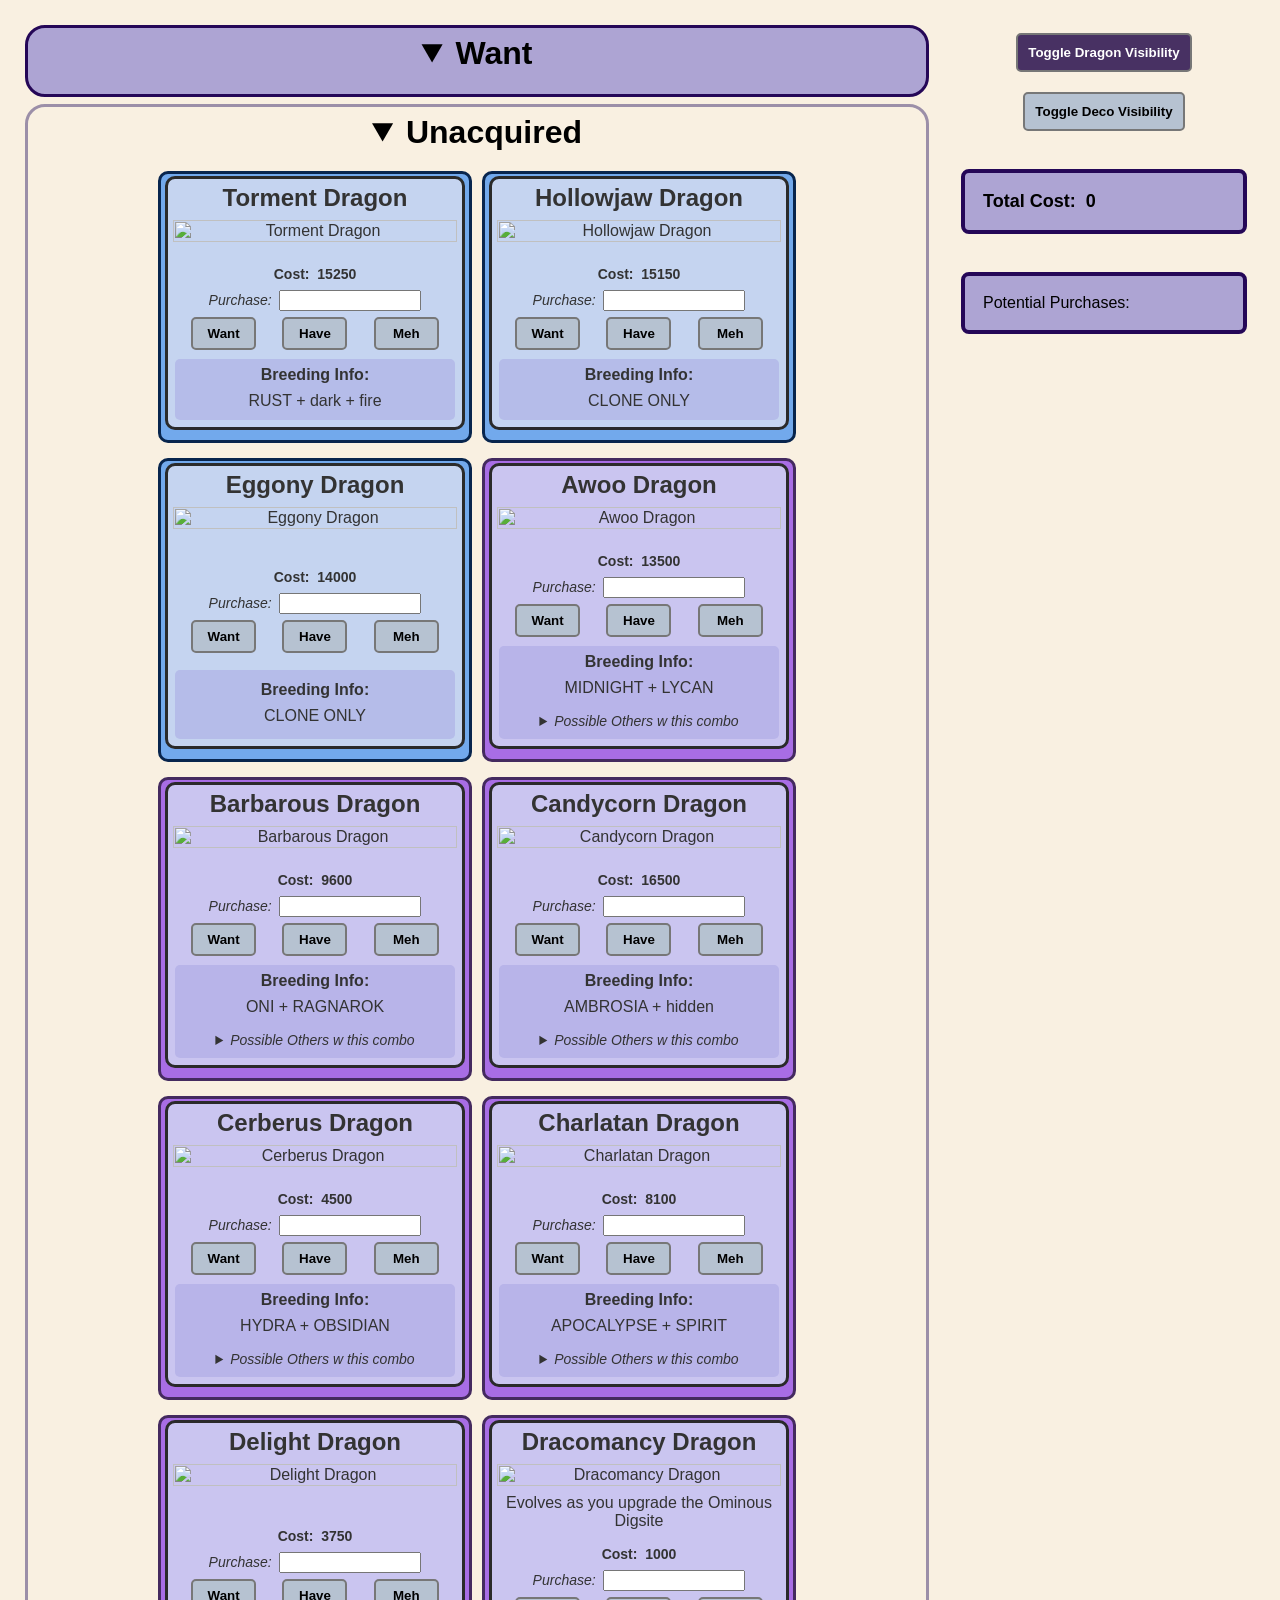
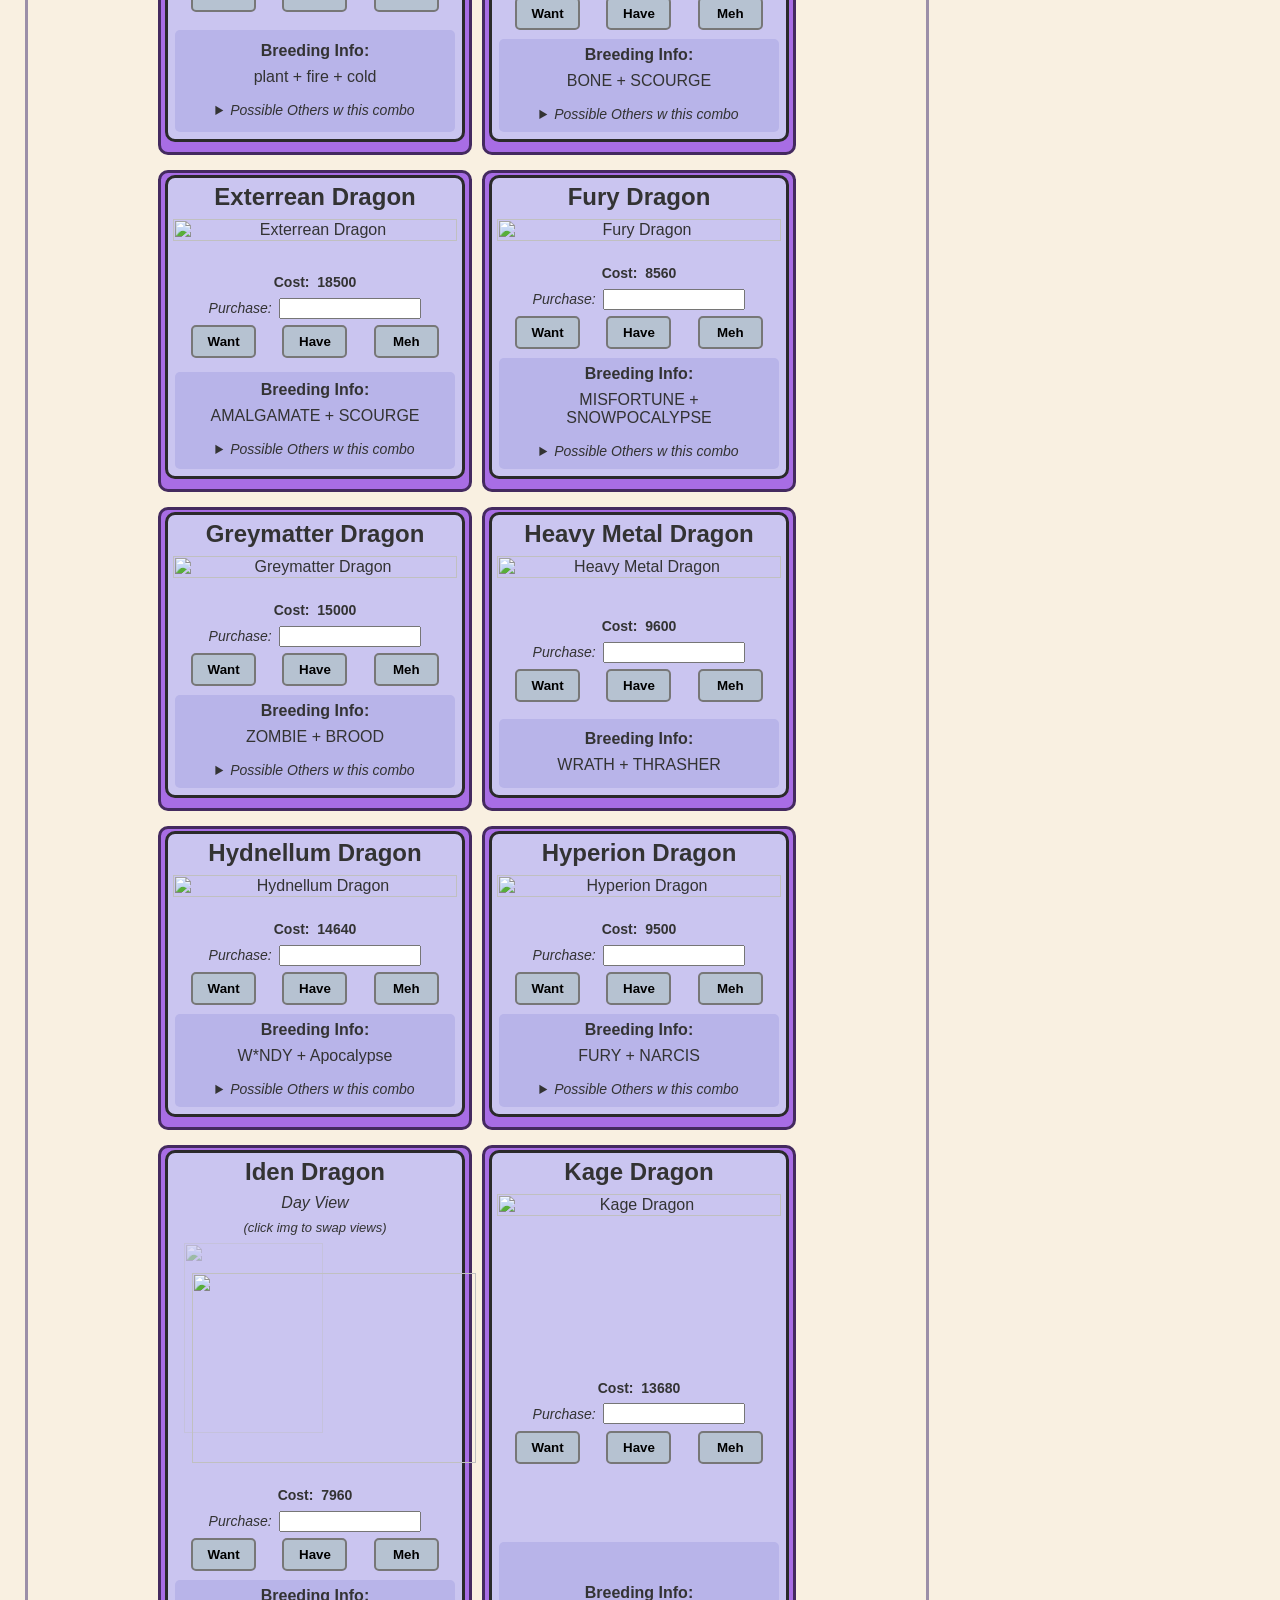
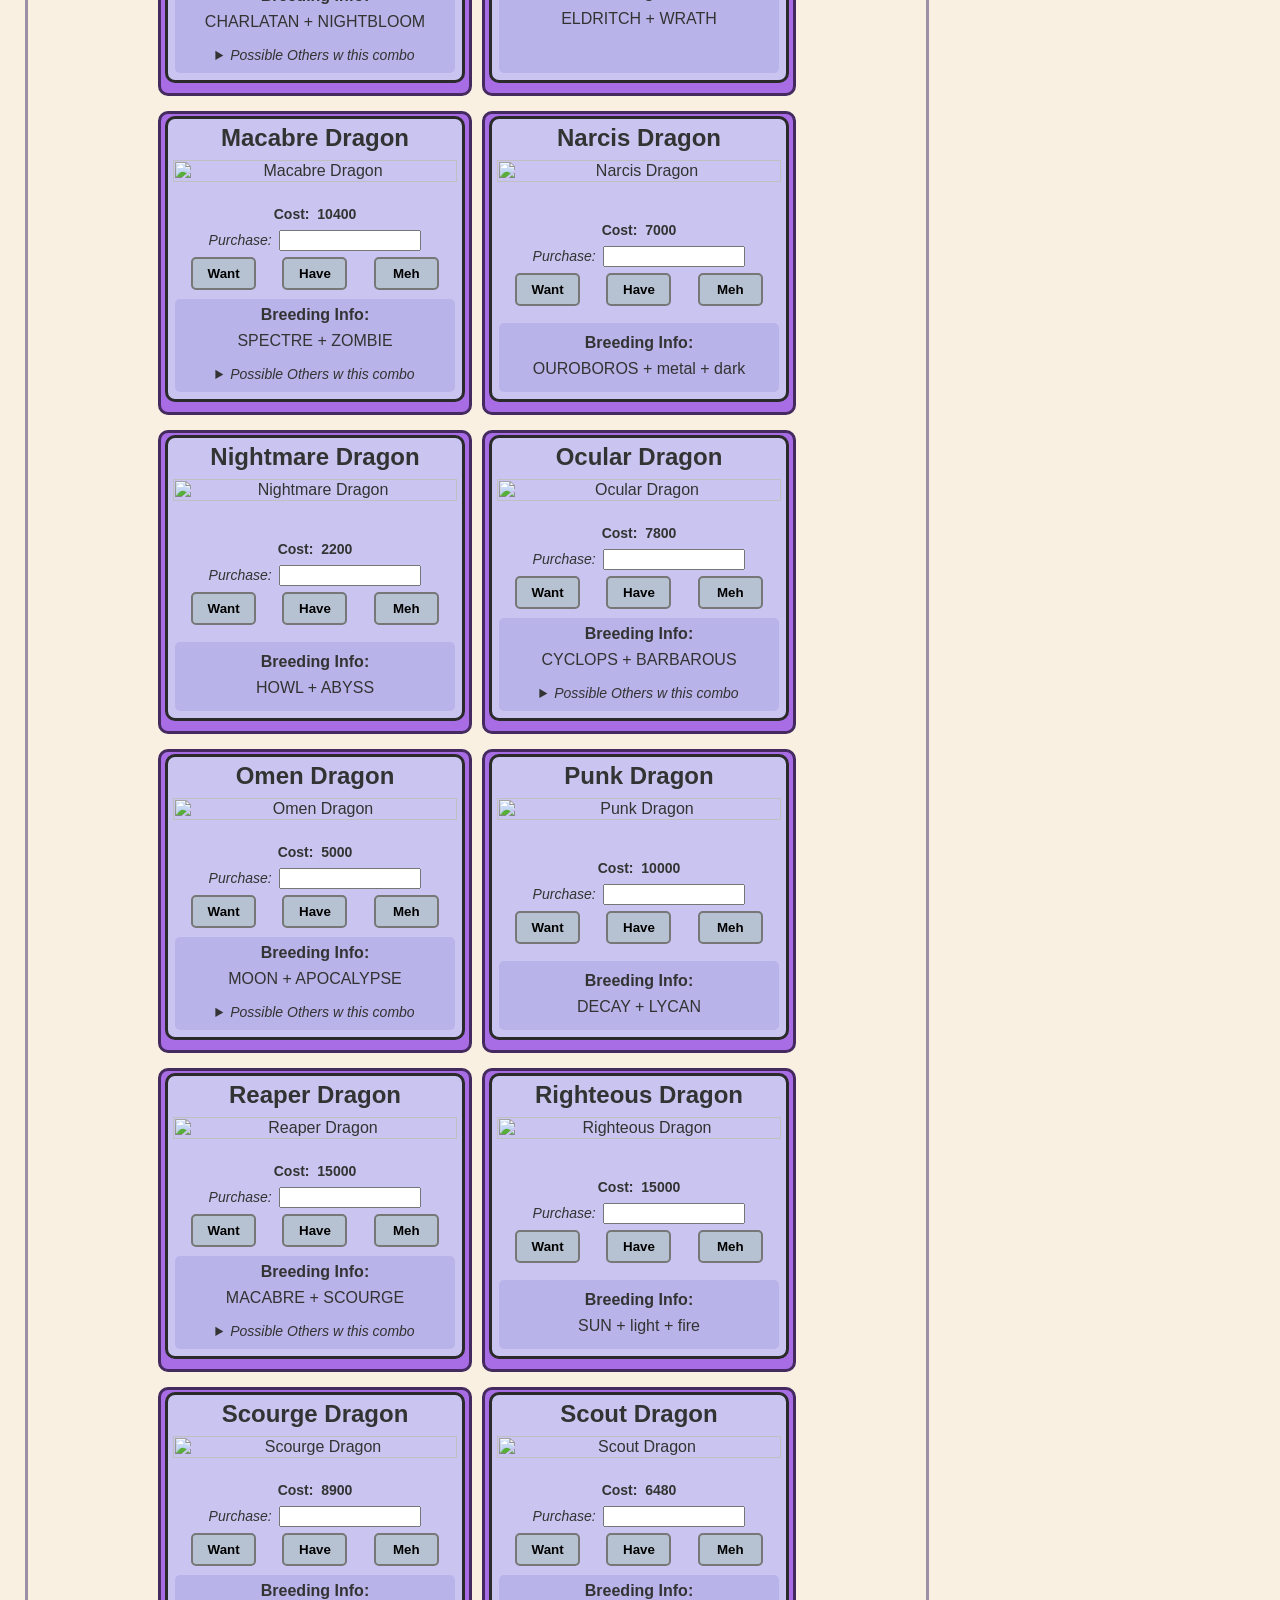
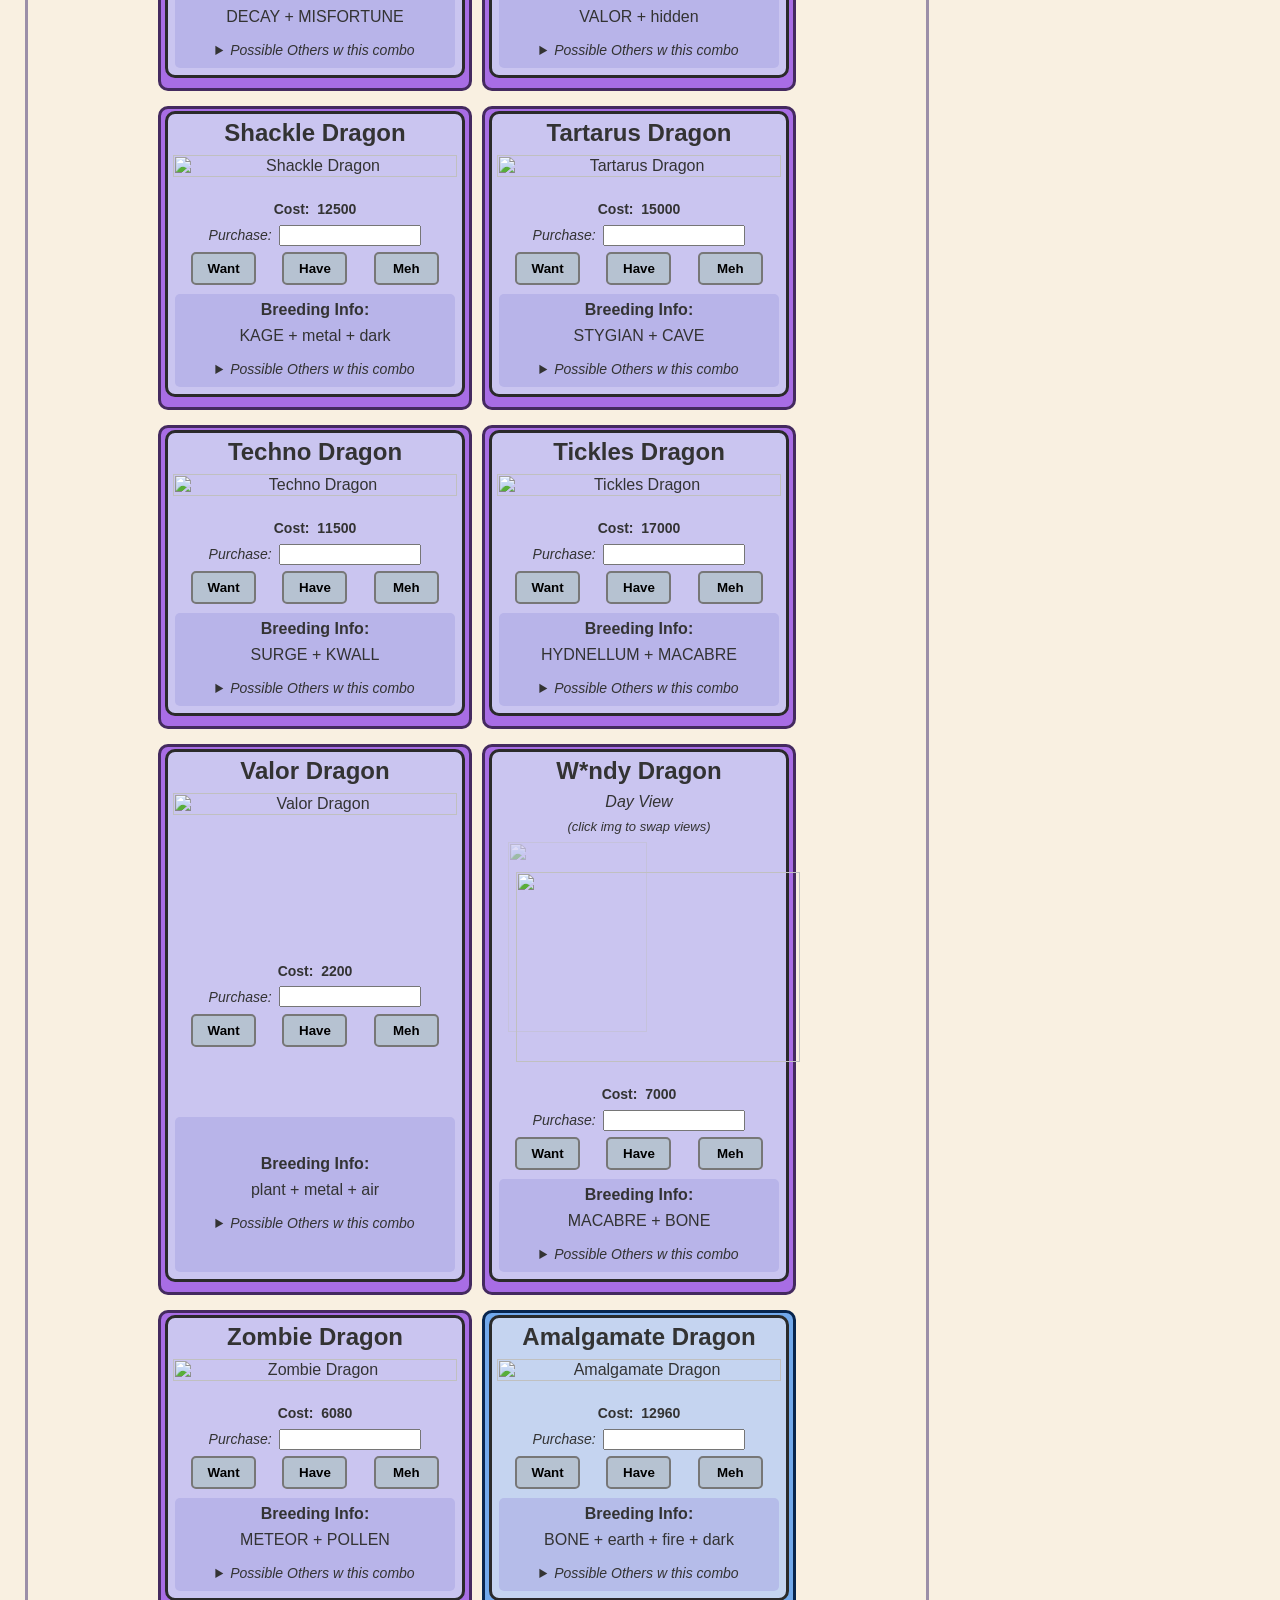
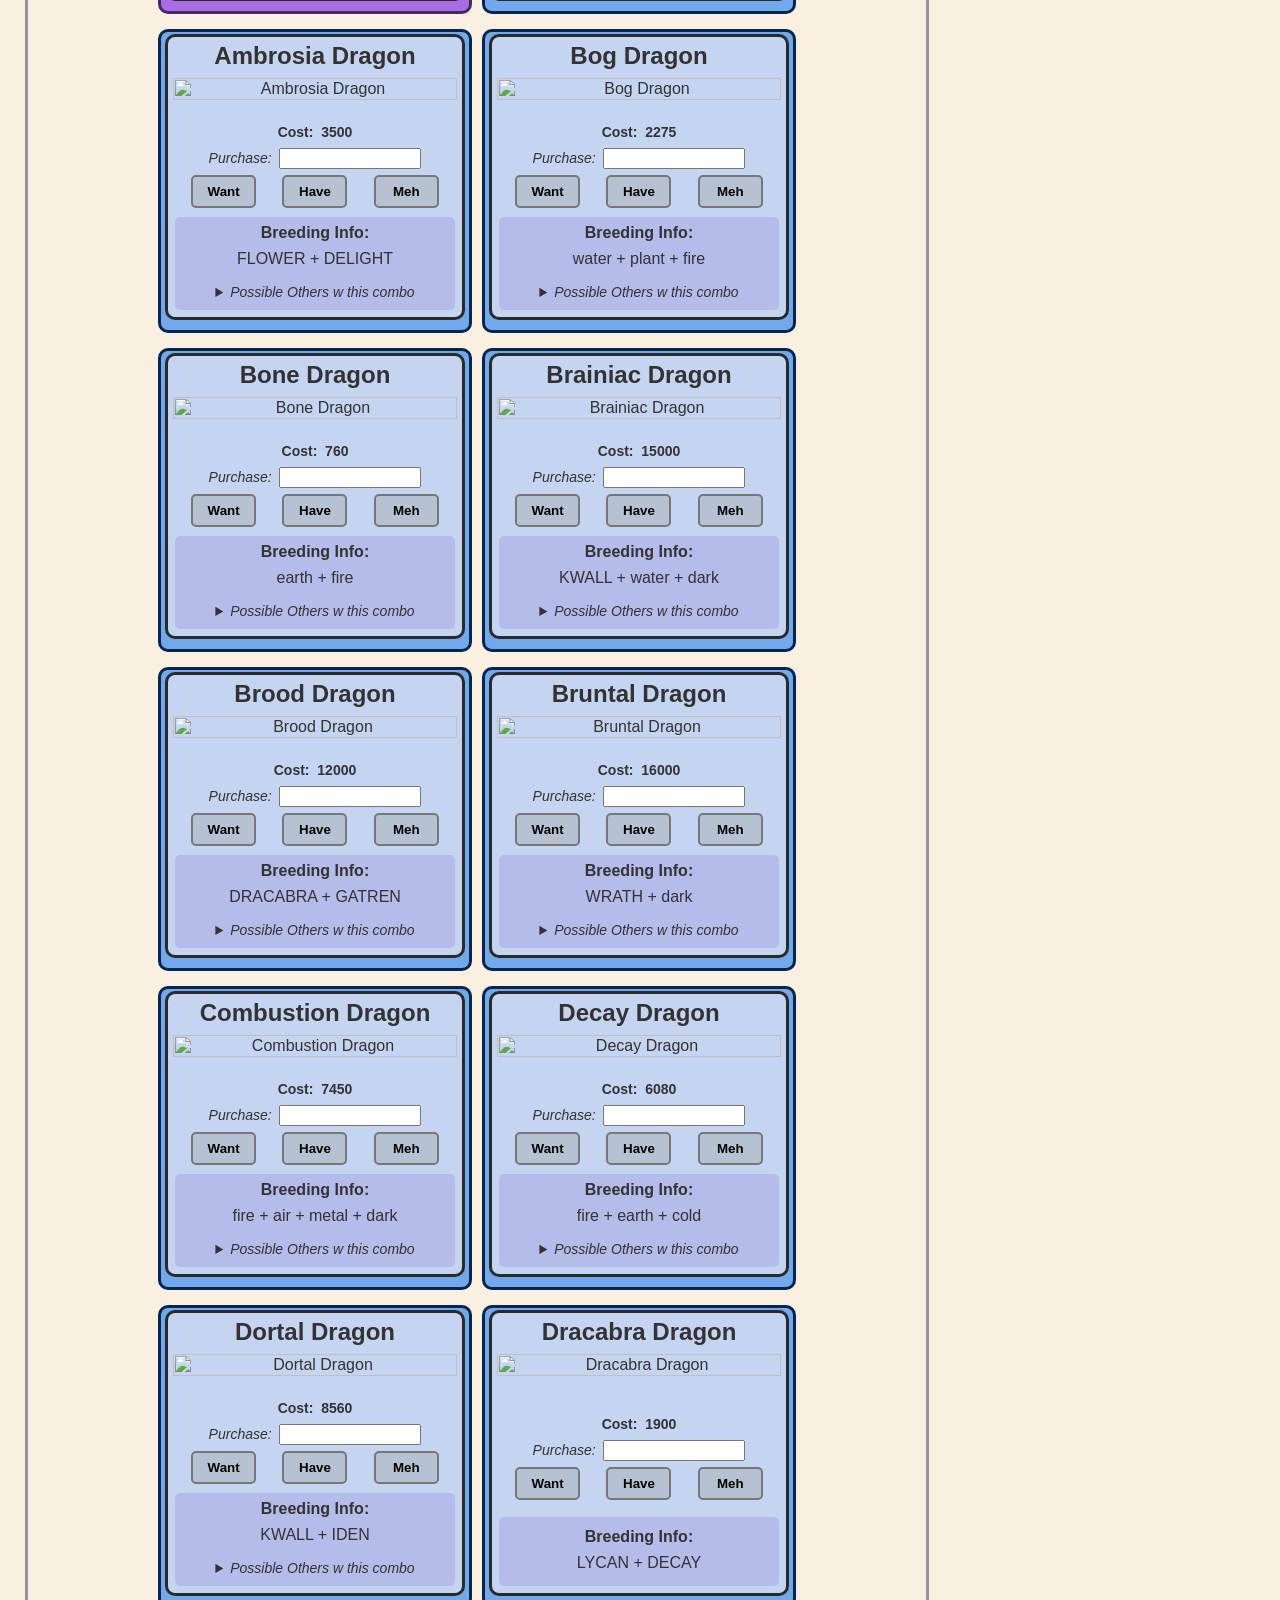
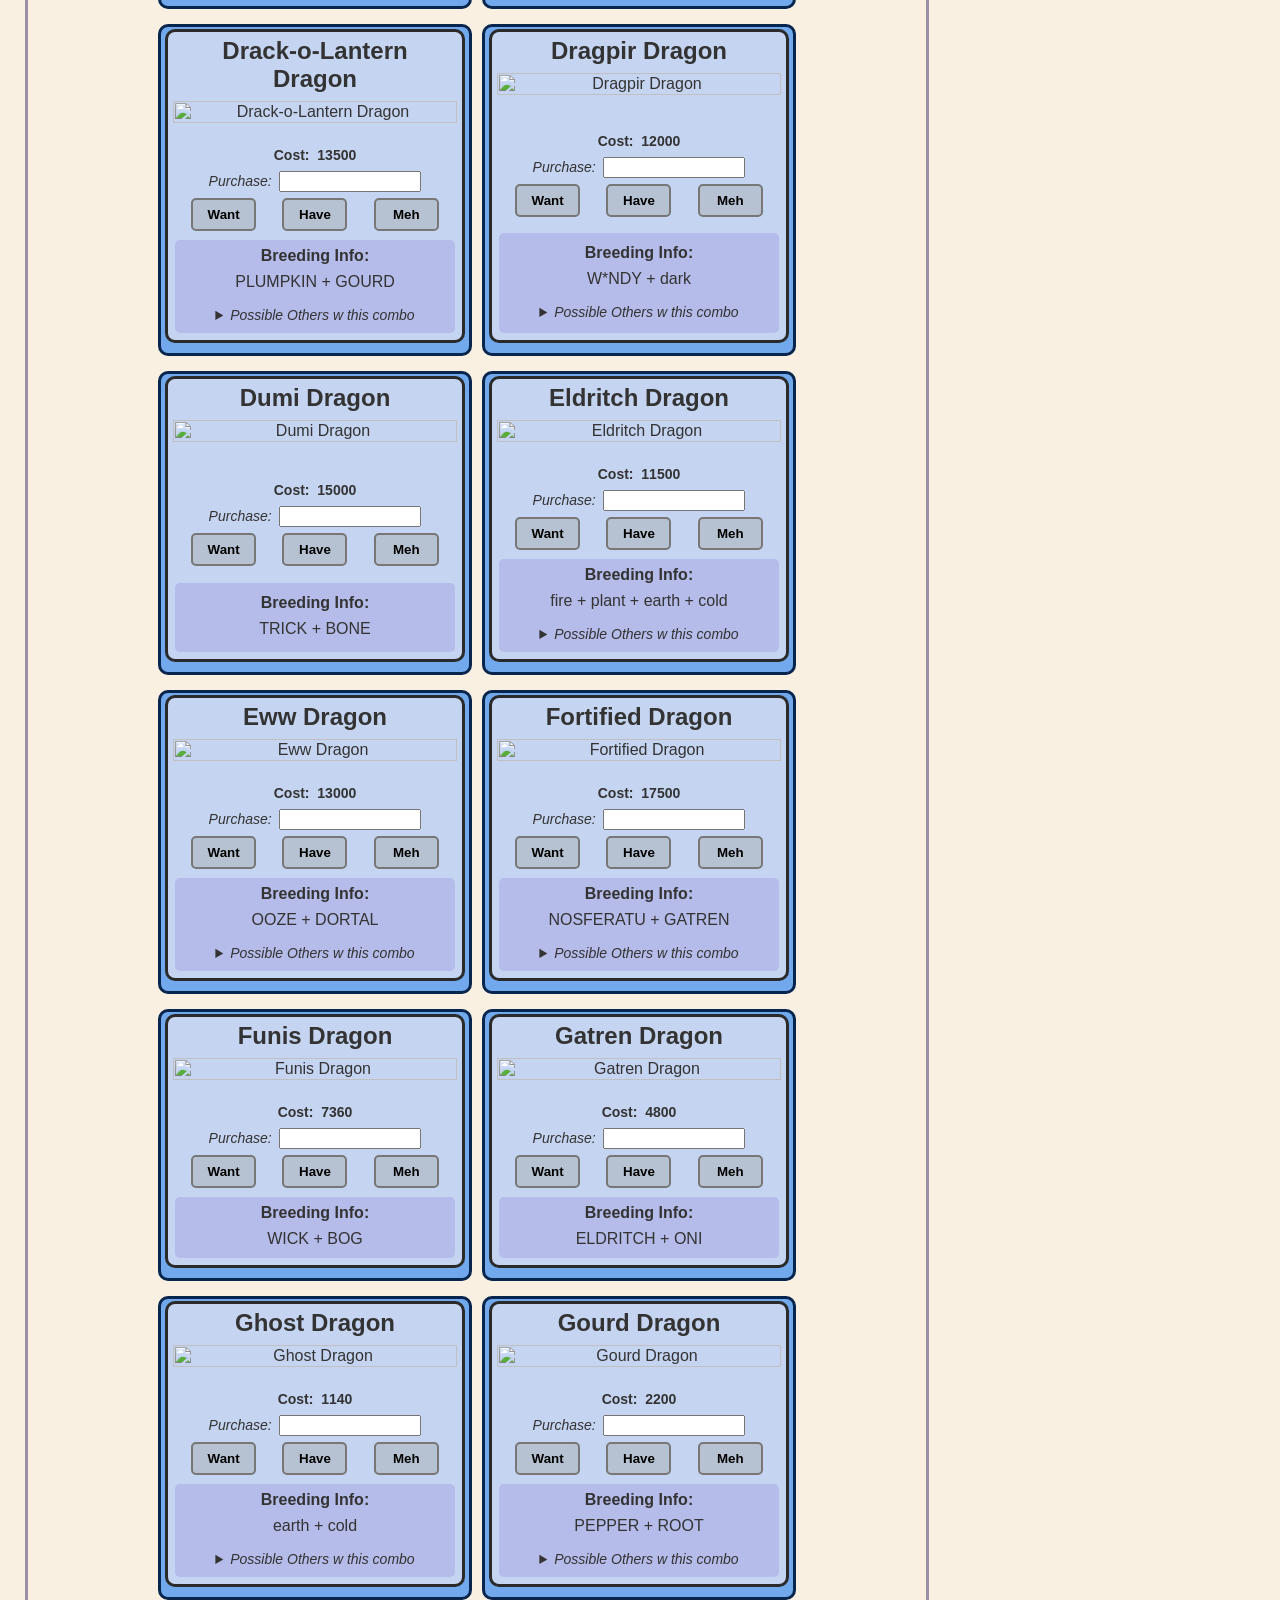
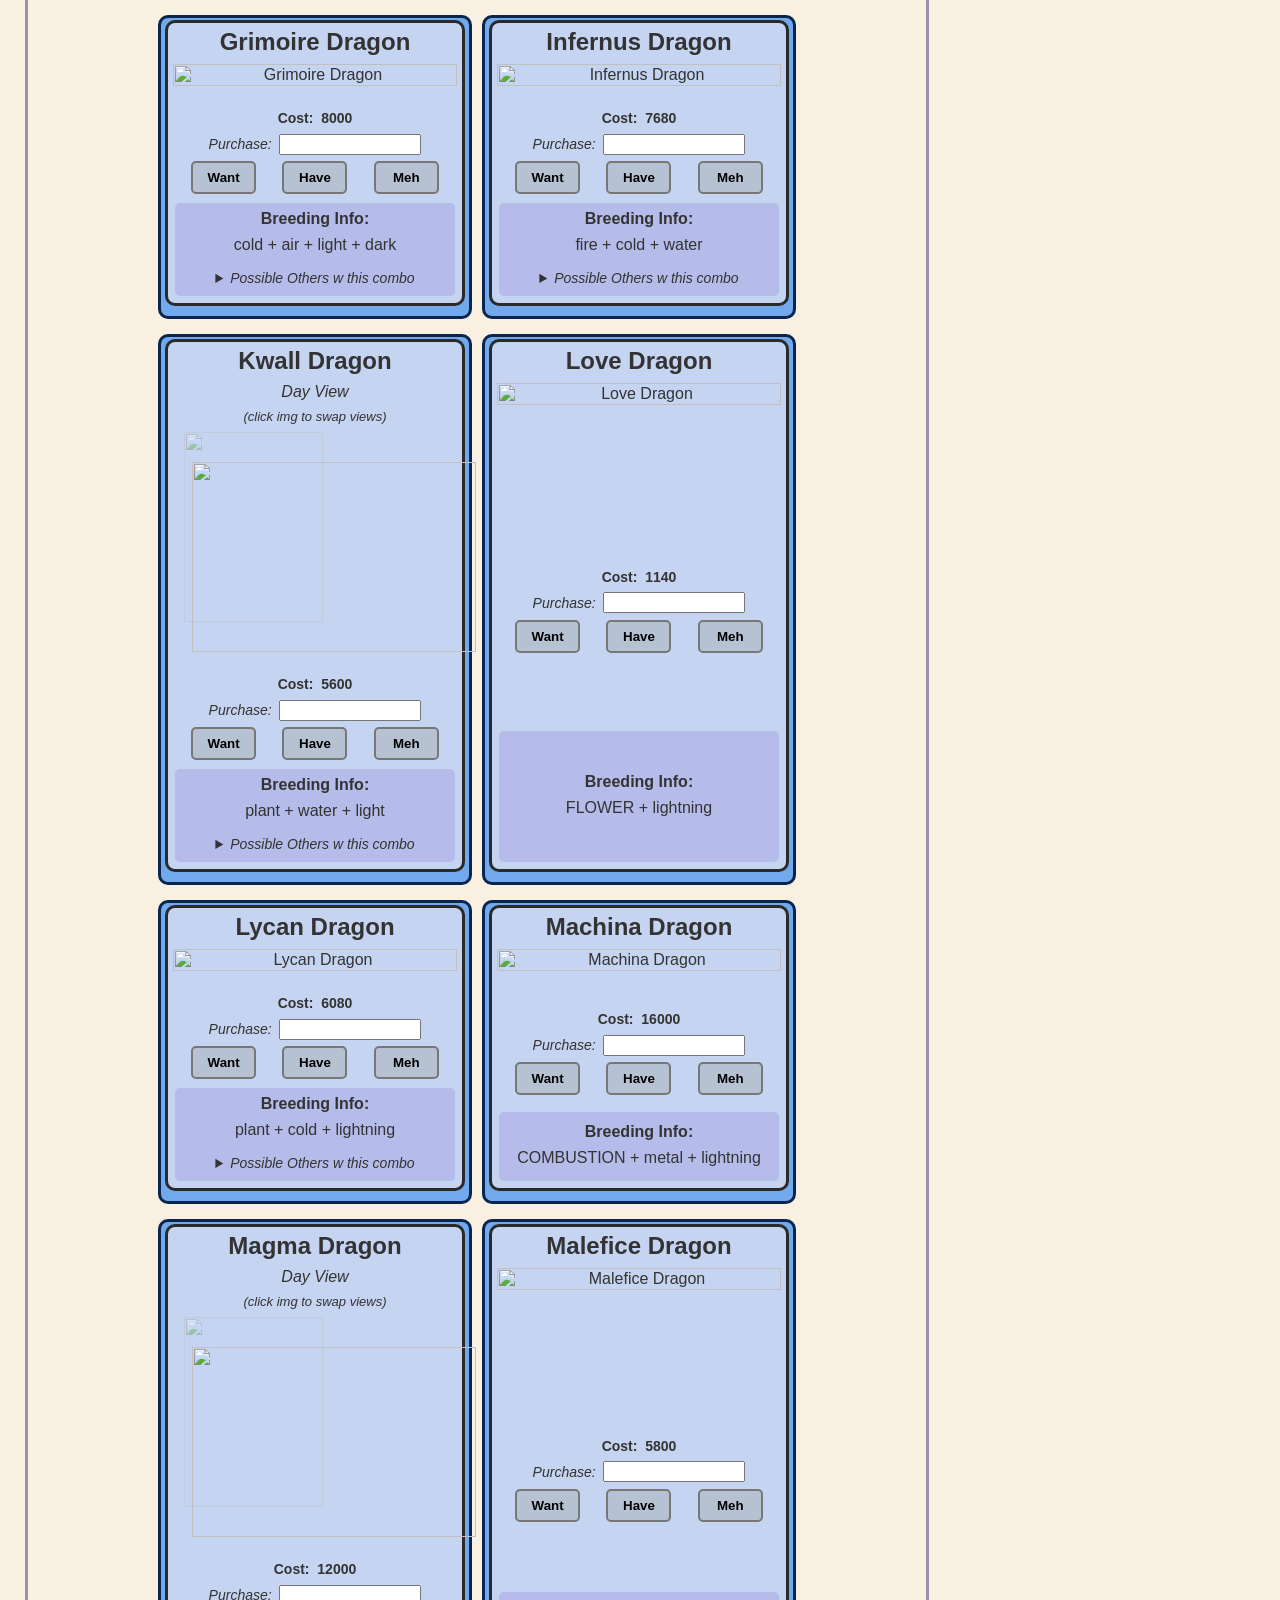
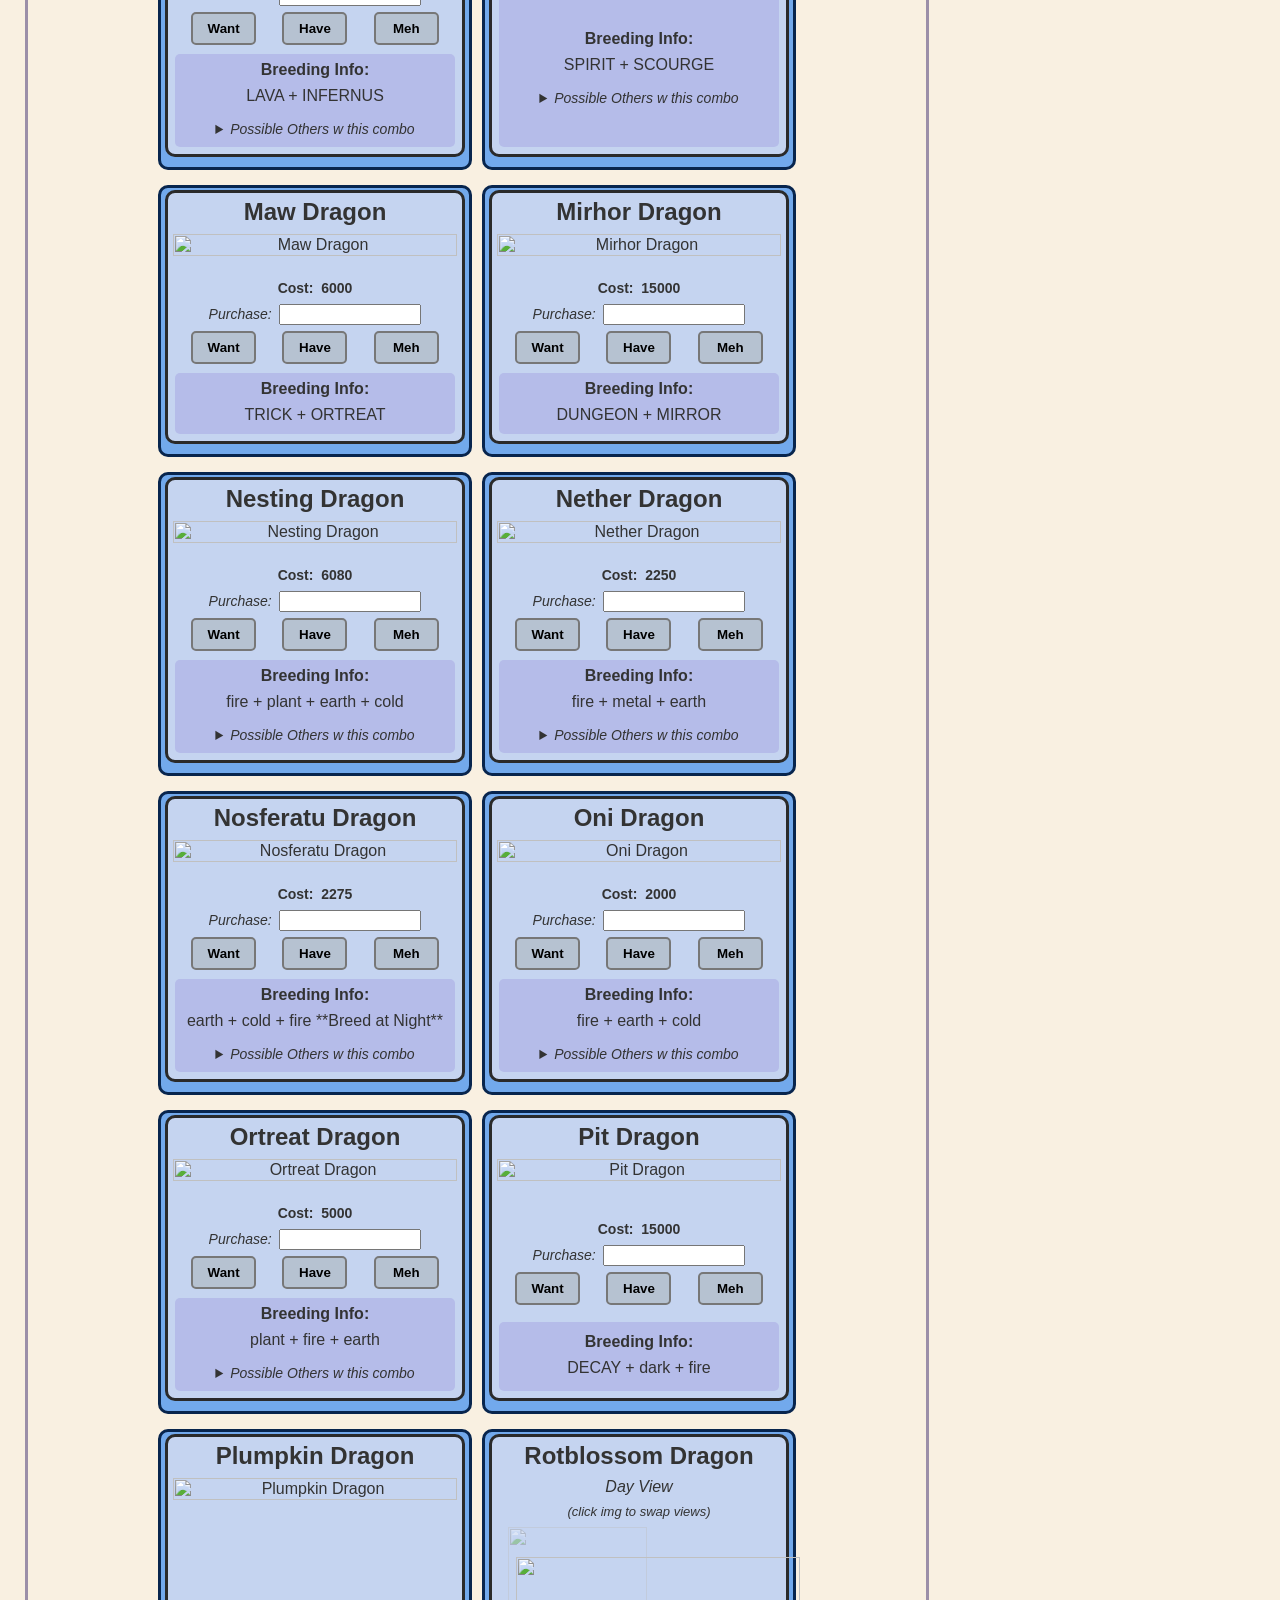
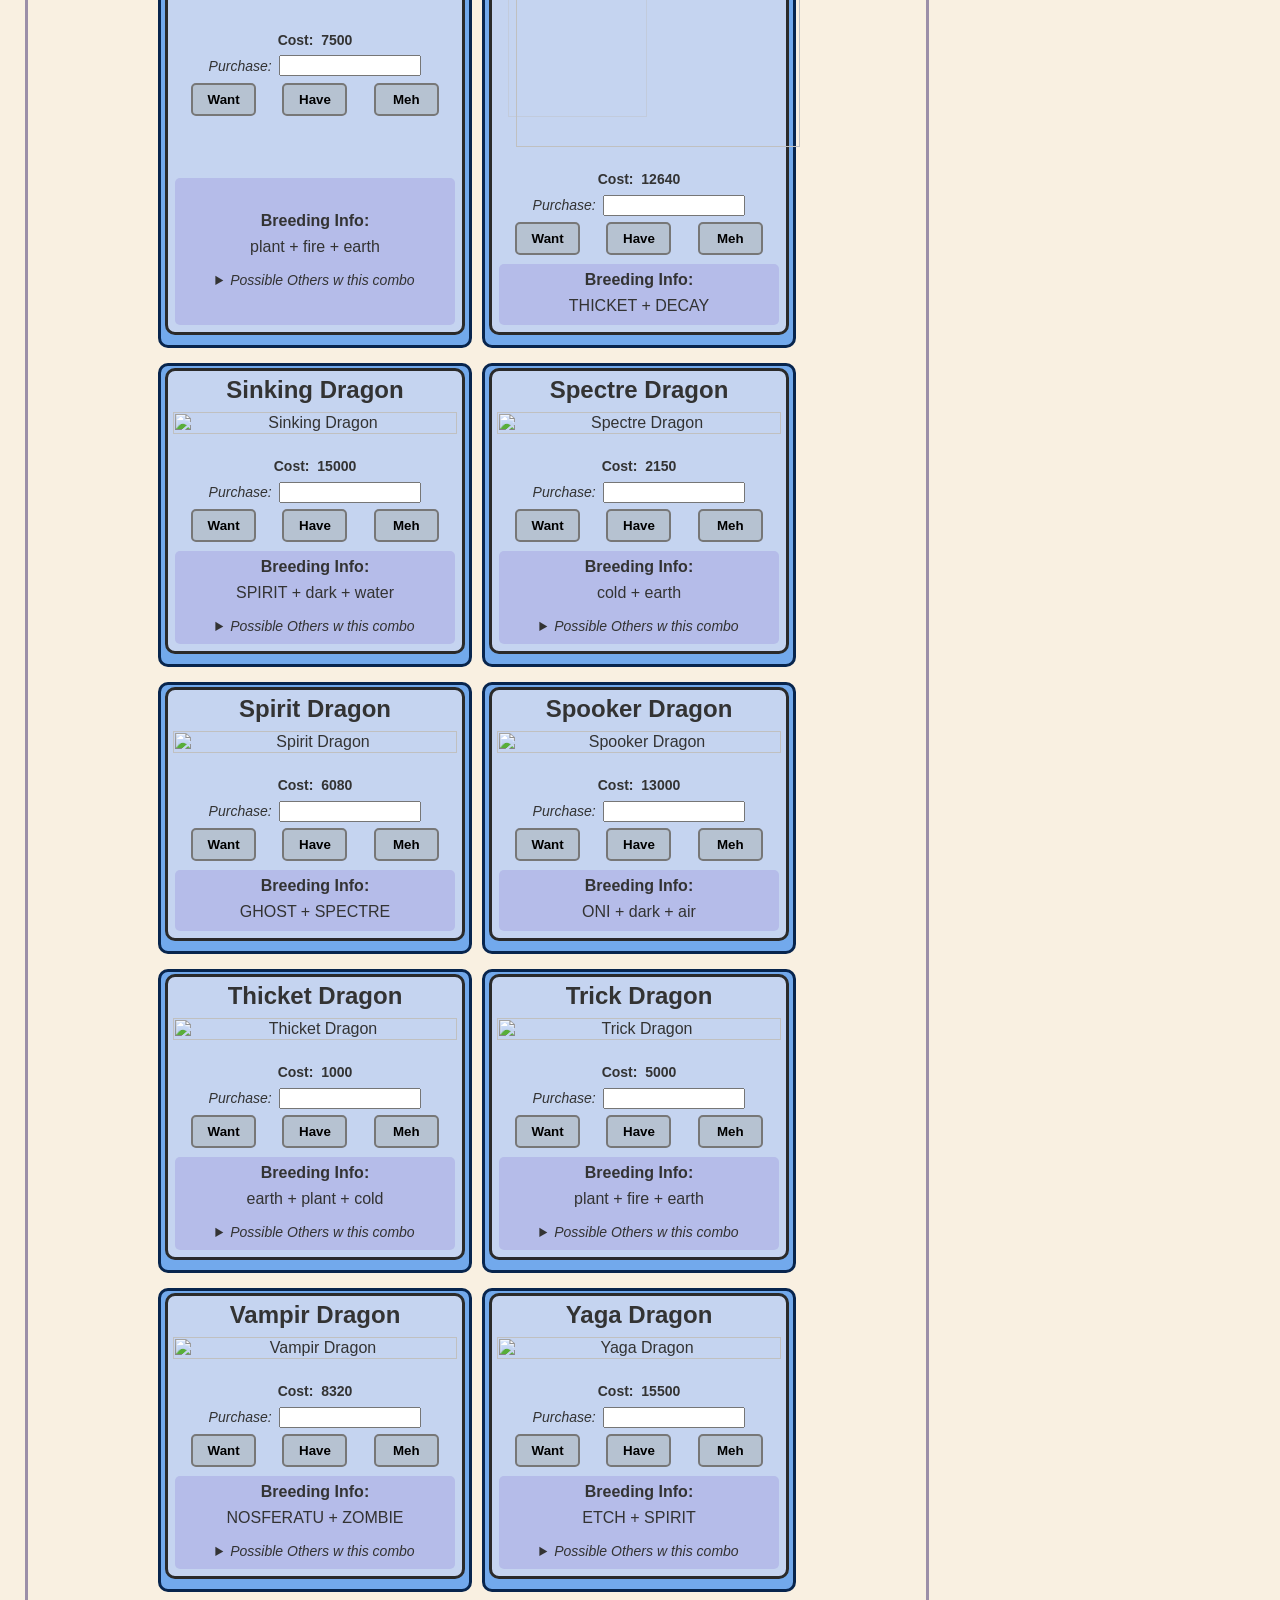
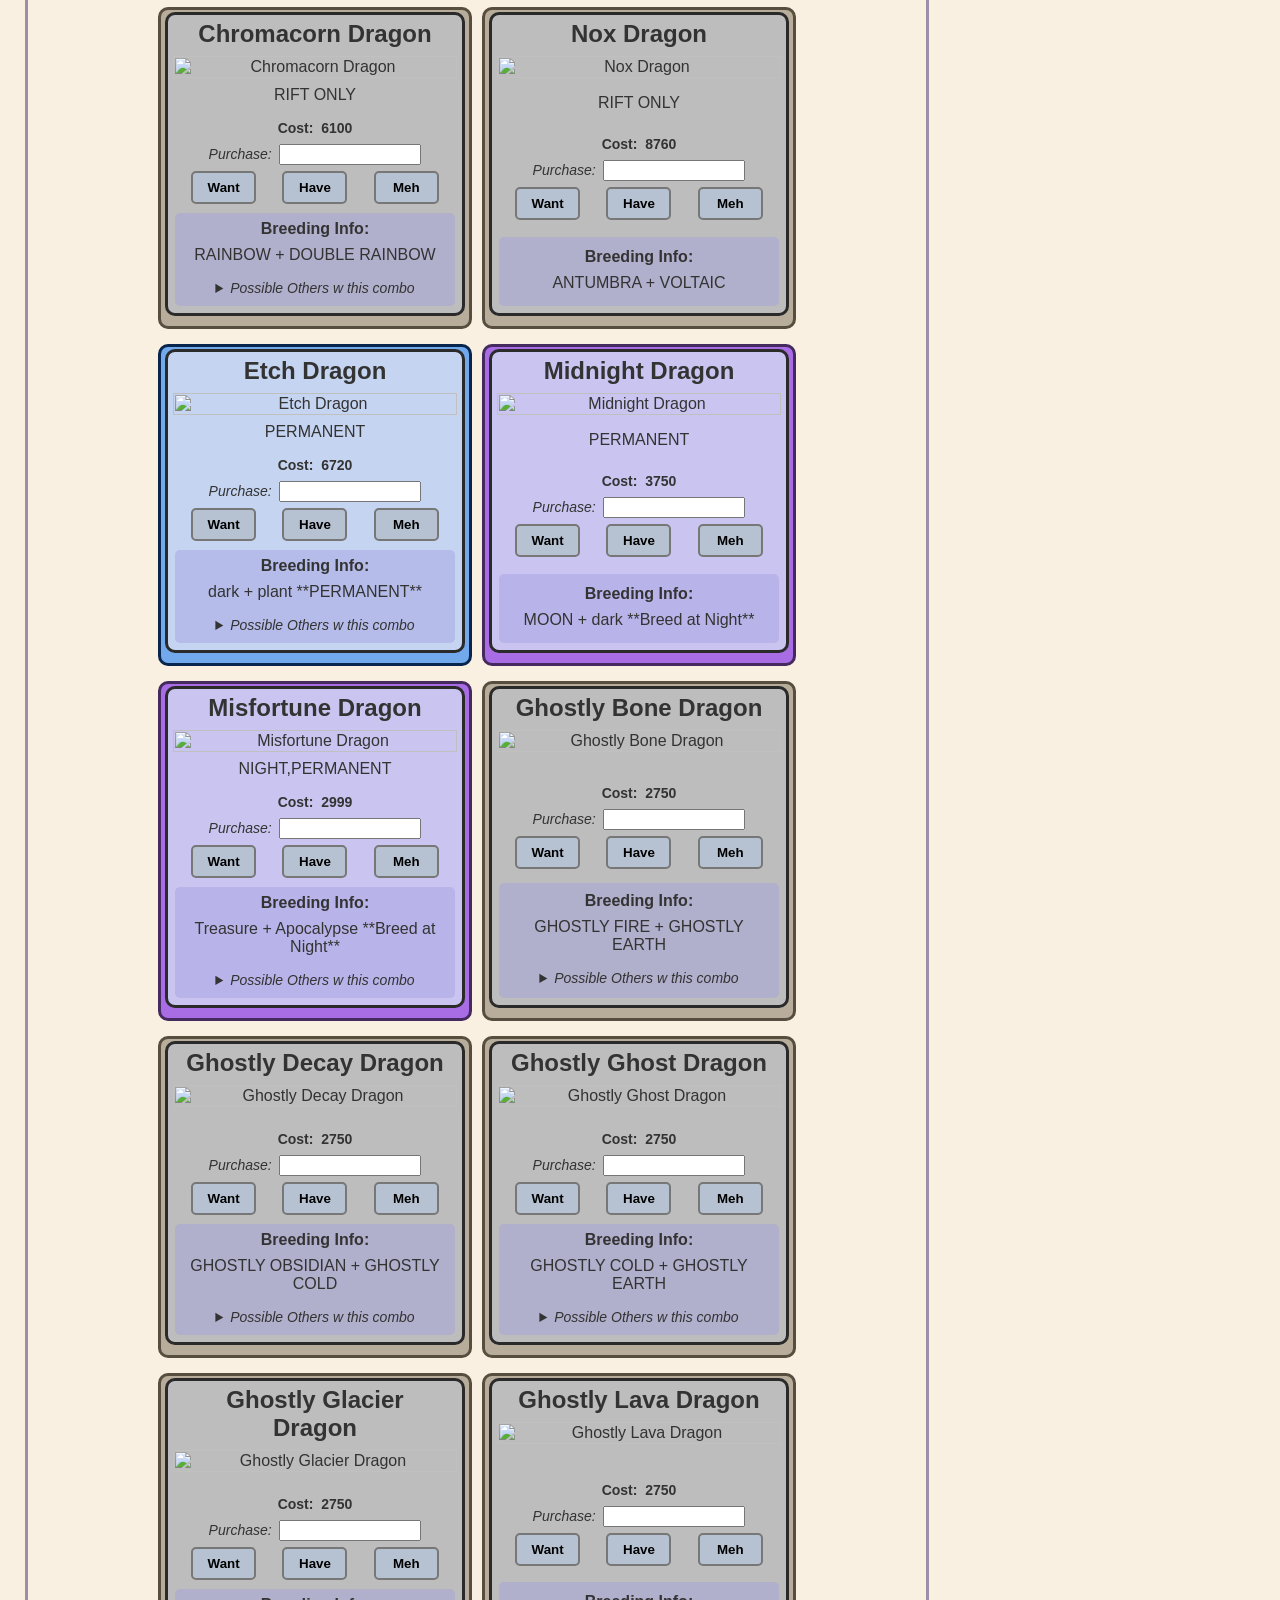
==== index.html @ 6e93f611 "Update index.html" ====
<head>
  <script src="brains.js"></script>
  <link rel="stylesheet" href="style.css">
</head>
<body style="background-color:rgb(249, 240, 225);">
<div style="display: flex; background-color: rgb(249, 240, 225); padding: 5px; min-height: 100vh;">
  <div style="background-color: rgb(249, 240, 225); padding: 5px; min-height: 100vh; width: 75%;">
    <details class="details wantdet" open>
      <summary style="font-weight: bold; font-size: 2em; margin: auto;">Want</summary>
      <div id="wantdiv" class="maindivs">
      </div>
    </details>
    <details class="details neutraldet" open>
      <summary style="font-weight: bold; font-size: 2em; margin: auto;">Unacquired</summary>
      <div id="neutraldiv" class="maindivs" >
      </div>
    </details>
    <details class="details havedet">
      <summary style="font-weight: bold; font-size: 2em; margin: auto;">Have</summary>
      <div id="havediv" class="maindivs" >
      </div>
    </details>
    <details class="details ignoredet">
      <summary style="font-weight: bold; font-size: 2em; margin: auto;">Meh/Ignore</summary>
      <div id="ignorediv" class="maindivs">
      </div>
    </details>
  </div>
  <div style="width: 25%; text-align: left; margin: 10px;">
    <div style="text-align:center;">
      <button  style="margin:auto; display:inline; padding:10px; margin:10px;" class="buttons pressed" data-toggled="1" onclick="toggleVis(this, 'dragon')">Toggle Dragon Visibility</button><br>
      <button id='decobutton' style="margin:auto; display:inline; padding:10px; margin:10px;" class="buttons" data-toggled="1" onclick="toggleVis(this, 'deco')">Toggle Deco Visibility</button>
    </div>
    <br/>
    <div style="background-color: rgb(173, 164, 211); border: 4px solid rgb(37, 7, 87); border-radius: 0.5rem; padding: 10px; margin: 10px;">
      <div id="itemstobuy">
      </div>
      <p style="font-weight: bold; font-size: large;" id="calctotals">0</p>
    </div>
    <br>
    <div style="background-color: rgb(173, 164, 211); border: 4px solid rgb(37, 7, 87); border-radius: 0.5rem; padding: 10px; margin: 10px;">
      <p>Potential Purchases:</p>
      <div id="potentialpurchaselist"></div>
    </div>
  </div>
</div>
</body>
---- style.css ----
p {
  margin:8px;
}
body {
  font-family: Tahoma, Verdana, sans-serif;
}
#calctotals::before {
  font-weight: bold; font-size:large;
  content:
  "Total Cost:  "
  url("https://i.postimg.cc/wM2WQ1sf/Candy-template.webp")
  " ";
}
.itemprice::before {
  font-weight: bold;
  content: " " url("https://i.postimg.cc/wM2WQ1sf/Candy-template.webp") " ";
}
.item {
  max-width:300px;
  width:300px;
  margin: 5px;
  margin-bottom:10px;
  background-color: #b8ad9b;
  border: 3px solid #584e3f;
  border-radius: 10px;
  padding: 4px;
  padding-top: 2px;
  padding-bottom: 10px;
  color: #333;
  text-align:center;
  display: flex;
  flex-direction: column;
  .itemprice::before {
    font-weight: bold;
    font-size:14px;
    content: "Cost: " url("https://i.postimg.cc/wM2WQ1sf/Candy-template.webp") " ";
  }
}
.withcount {
    background-color: rgb(173, 164, 211);
    border: 5px solid rgb(37, 7, 87);
}
.hidden {
  display:none !important;
}
.itemname {
  font-size: x-large;
  font-weight: bold;
  margin: 8px;
  margin-top: 0px;
}
.itemimage {
  width: 100%;
  object-fit: contain; 
  max-height: 240px;
}
.iteminner {
  background-color: #bdbdbd;
  border: 3px solid #2a2a2a;
  border-radius: 10px;
  padding: 5px;
  position: relative;
  height: 100%;
  display:grid;
}
.rare {
  background-color: #72a9ec;
  border: 3px solid #08254d;
  .pressed {
    background-color: #5893db;
    border: 2px solid #08254d;
  }
  .iteminner {
    background-color: #c5d4f0;
  }
}
.epic {
  background-color: #a86de5;
  border: 3px solid #442a5f;
  .pressed {
    background-color: #a86de5;
    border: 2px solid #442a5f;
  }
  .iteminner {
    background-color: #cac5f0;
  }
}
.rift {

}
.ghost {

}
.evolution {

}
.elementicon {

}
.nighttime {

}
.breedinginfo {
  margin:2px;
  padding:2px;
  border-radius: 5px;
  background-color: #a09edf70;
  /*border: 1px solid white;*/
  align-content: center;
}
.sectionicon {
  border-radius: 5px;
  width: 30px;
  height: 30px;
  position: absolute;
  display:none;
  /*top: -12px;
  left: -15px;*/
  bottom: -12px;
  background-size: cover;
  opacity:0.8;
}
.tricksandtreats {
  background-image: url('https://i.postimg.cc/L8H9sLNc/tricksandtreats.png');
}
.haunted {
  background-image: url('https://i.postimg.cc/sgVj27TC/haunted.png');
}
.occult {
  background-image: url('https://i.postimg.cc/BnqSvHm9/occult.png');
}
.ominous {
  background-image: url('https://i.postimg.cc/htSDGT2q/ominous.png');
}
.otherworldly {
  background-image: url('https://i.postimg.cc/Z5Tbqpwm/otherworldly.png');
}
.summons {
  background-image: url('https://i.postimg.cc/mgbLrCms/summons.png');
}
.limited {
  background-image: url('https://i.postimg.cc/jjRpVnz6/limited.png');
}

.possibleothers {
  padding-top:8px;
  padding-bottom:8px;
  font-size:14px;
  font-style:italic;
  div {
    display: flex;
    flex-wrap: wrap;
  }
  .imgstack {
    display:inline-block;
    margin:4px;
    font-style:normal;
    max-width:100px;
  }
  img {
    max-width: 80px;
    max-height:80px;
    width:100%;
  }
}


.want {
  .iteminner {
    background-color: #bcb8f5;
    border: 3px solid #442a5f;
  }
}
.buttons {
  background-color: #b6c2d1;
  color: black;
  padding: 7px;
  min-width: 65px;
  text-align: center;
  text-decoration: none;
  display: inline-block;
  margin: 2px auto;
  cursor: pointer;
  border: 2px solid #777777;
  border-radius: 5px;
  font-weight: bold;
  font-family: Tahoma, Verdana, sans-serif;
}
.pressed {
    background-color: #483163;
    color: white;
}
.duo {
  /*position: absolute;
  width: 45%;
  height: 50%;*/
  object-fit: contain; 
  max-height: 190px;
  max-width: 80%;
  margin:3px;
}
.duoback {
  position: relative;
  left: -19px;
  width: 70%;
  height: 190px;
  opacity: 0.4;
  cursor: pointer;
}
.duofront {
  position: absolute;
  width: 100%;
  height: 190px;
  right: -19px;
  bottom: 0;
  cursor: pointer;
}

.details {
  text-align: center;
  border-radius: 20px;
  padding: 7px;
  margin: 7px;
}
.wantdet {
  background-color: rgb(173, 164, 211);
  border: 3px solid rgb(37, 7, 87);
}
.neutraldet {
  background-color: rgb(249, 240, 225);
  border: 3px solid rgb(156, 143, 168);
}
.havedet {
  background-color: rgb(249, 240, 225);
  border: 3px solid rgb(98, 63, 155);
}
.ignoredet {
  background-color: rgb(249, 240, 225);
  border: 3px solid rgb(156, 143, 168);
  opacity: 0.85;
}

.maindivs {
  padding-top: 15px;
  justify-content: center;
  text-align: center;
  display: flex;
  flex-wrap: wrap;
}
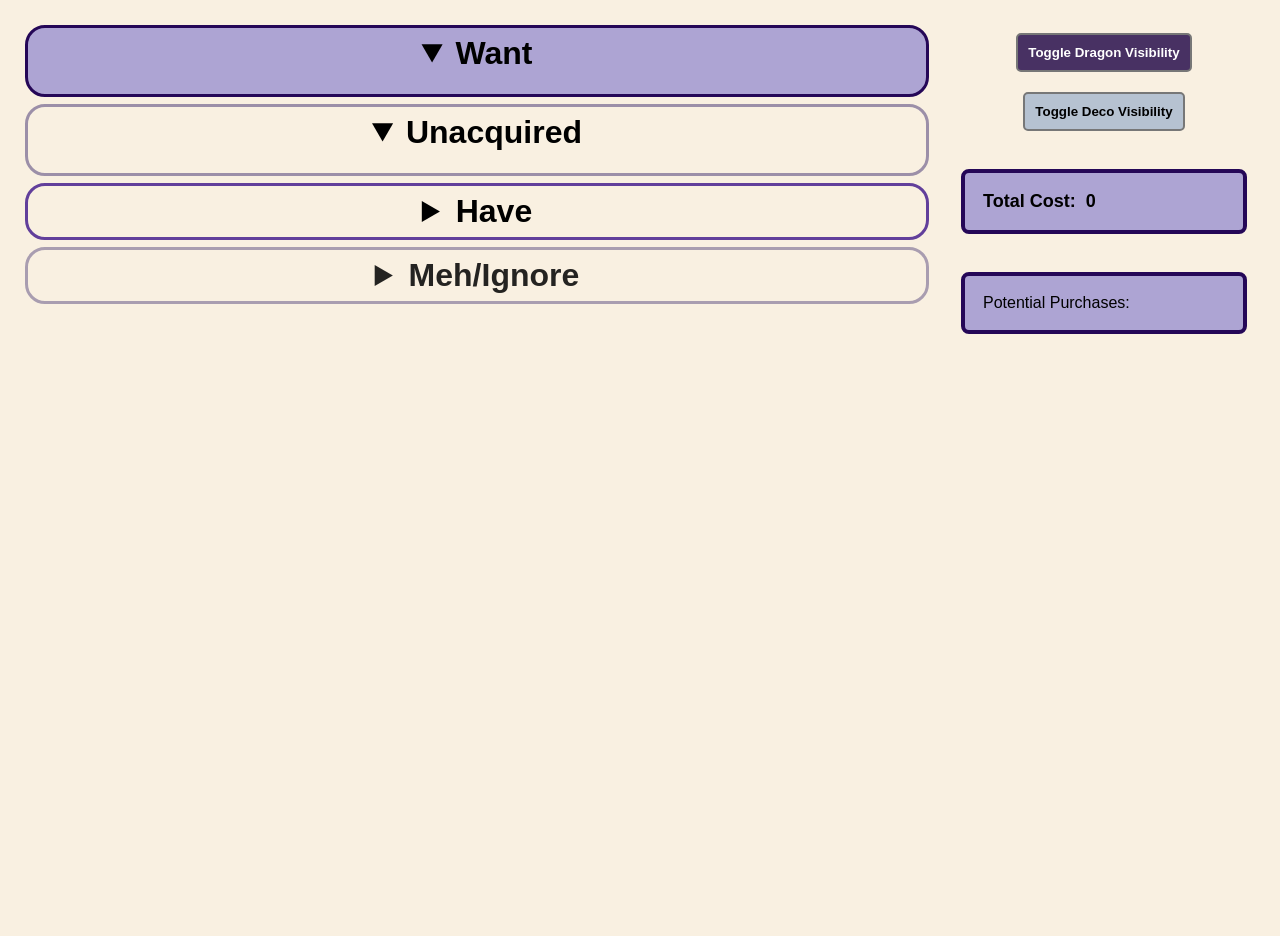
==== commit c6c1fed5: "Update index.html" ====
--- a/index.html
+++ b/index.html
@@ -1,4 +1,5 @@
 <head>
+  <script src="eventData.js"></script>
   <script src="brains.js"></script>
   <link rel="stylesheet" href="style.css">
 </head>
--- a/style.css
+++ b/style.css
@@ -247,3 +247,15 @@
   display: flex;
   flex-wrap: wrap;
 }
+#potentialpurchaselist {
+  .item {
+    scale:85%;
+    width:auto;
+  }
+  .breedinginfo {
+    display:none;
+  }
+  .itemimage {
+    max-height: 100px;
+  }
+}
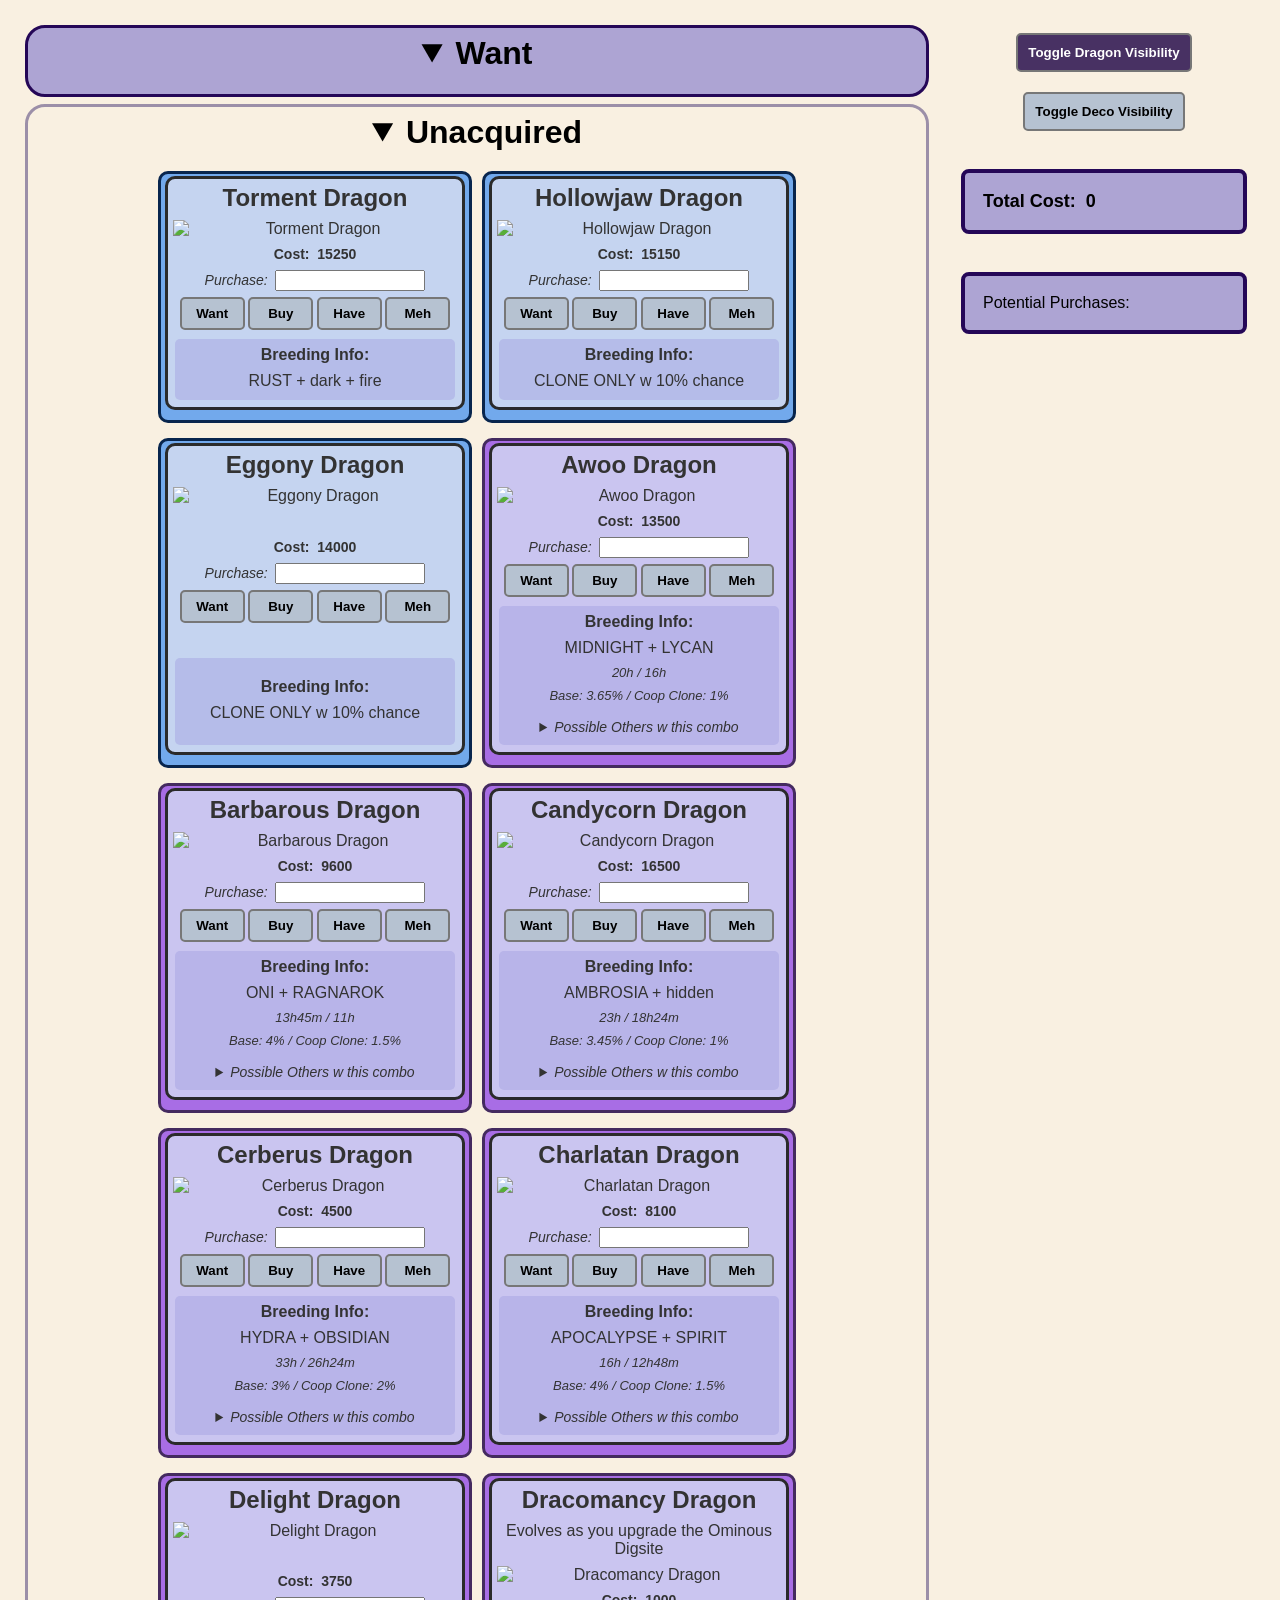
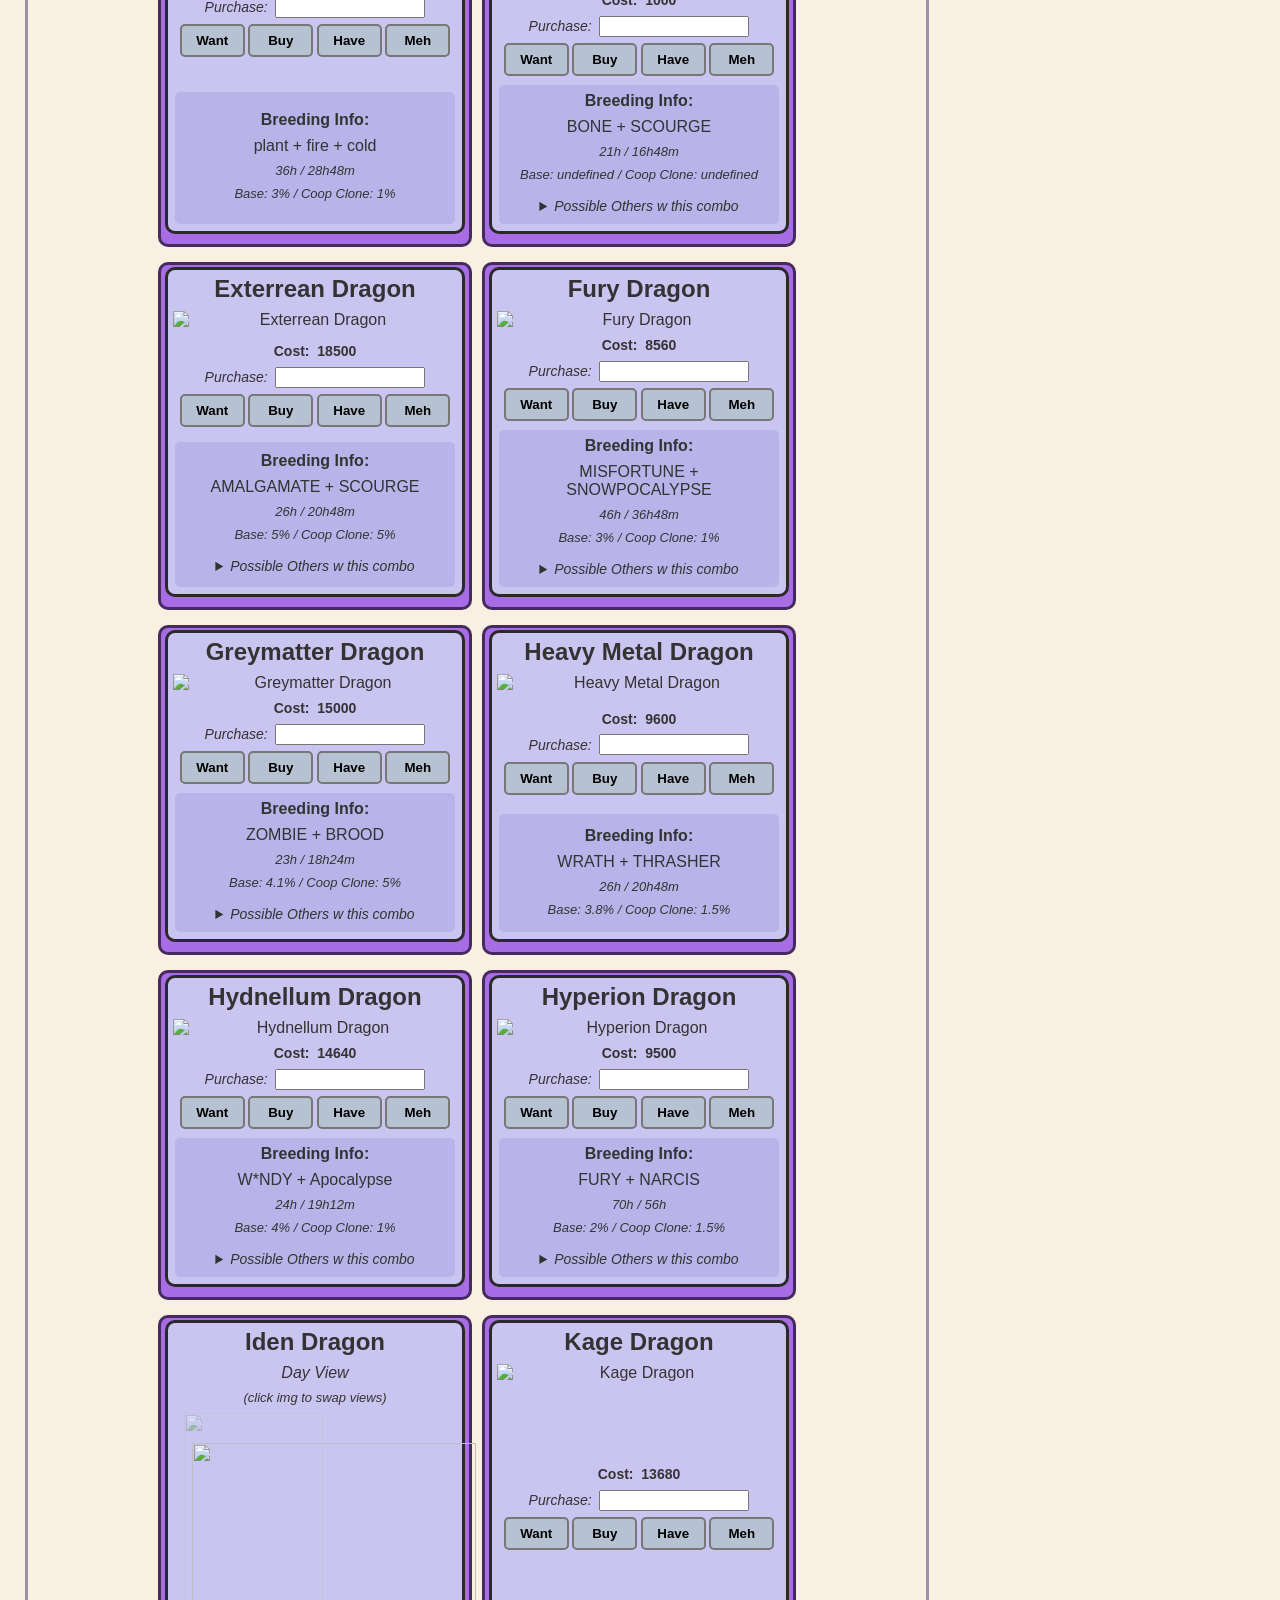
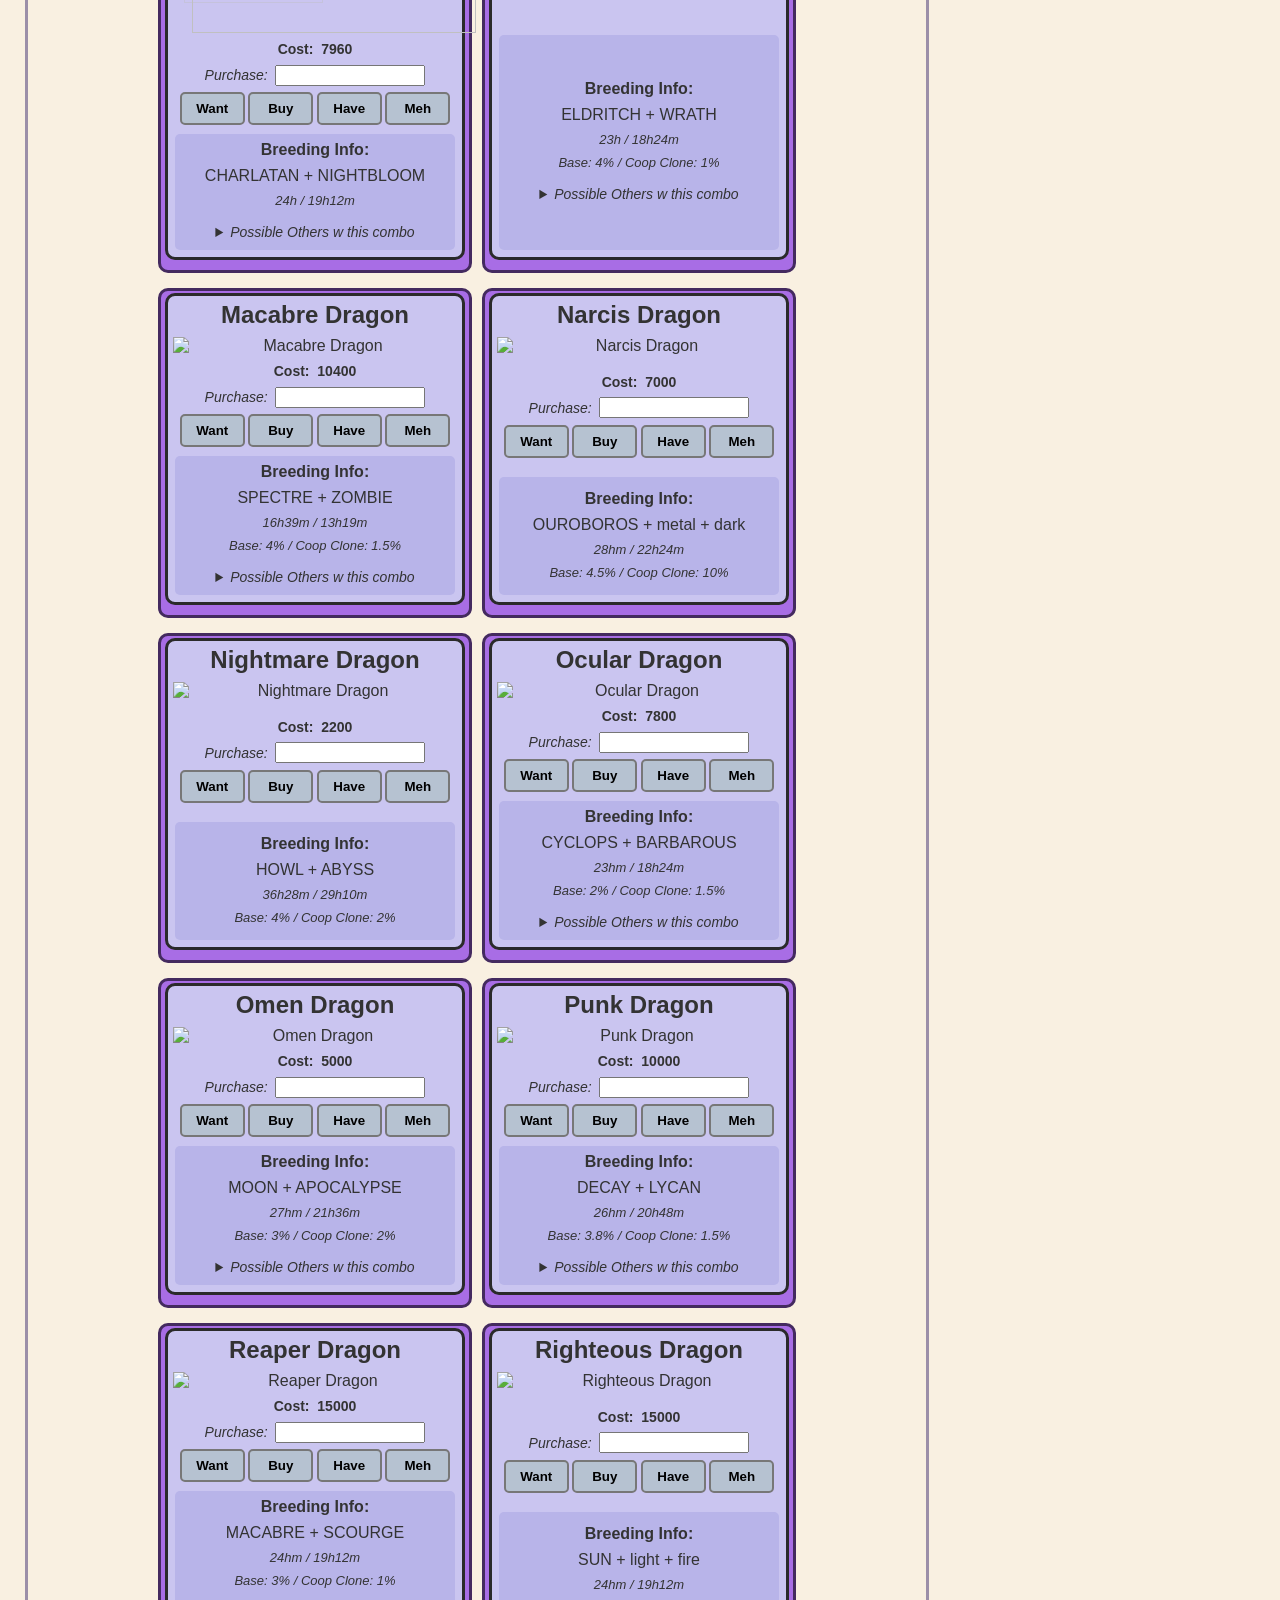
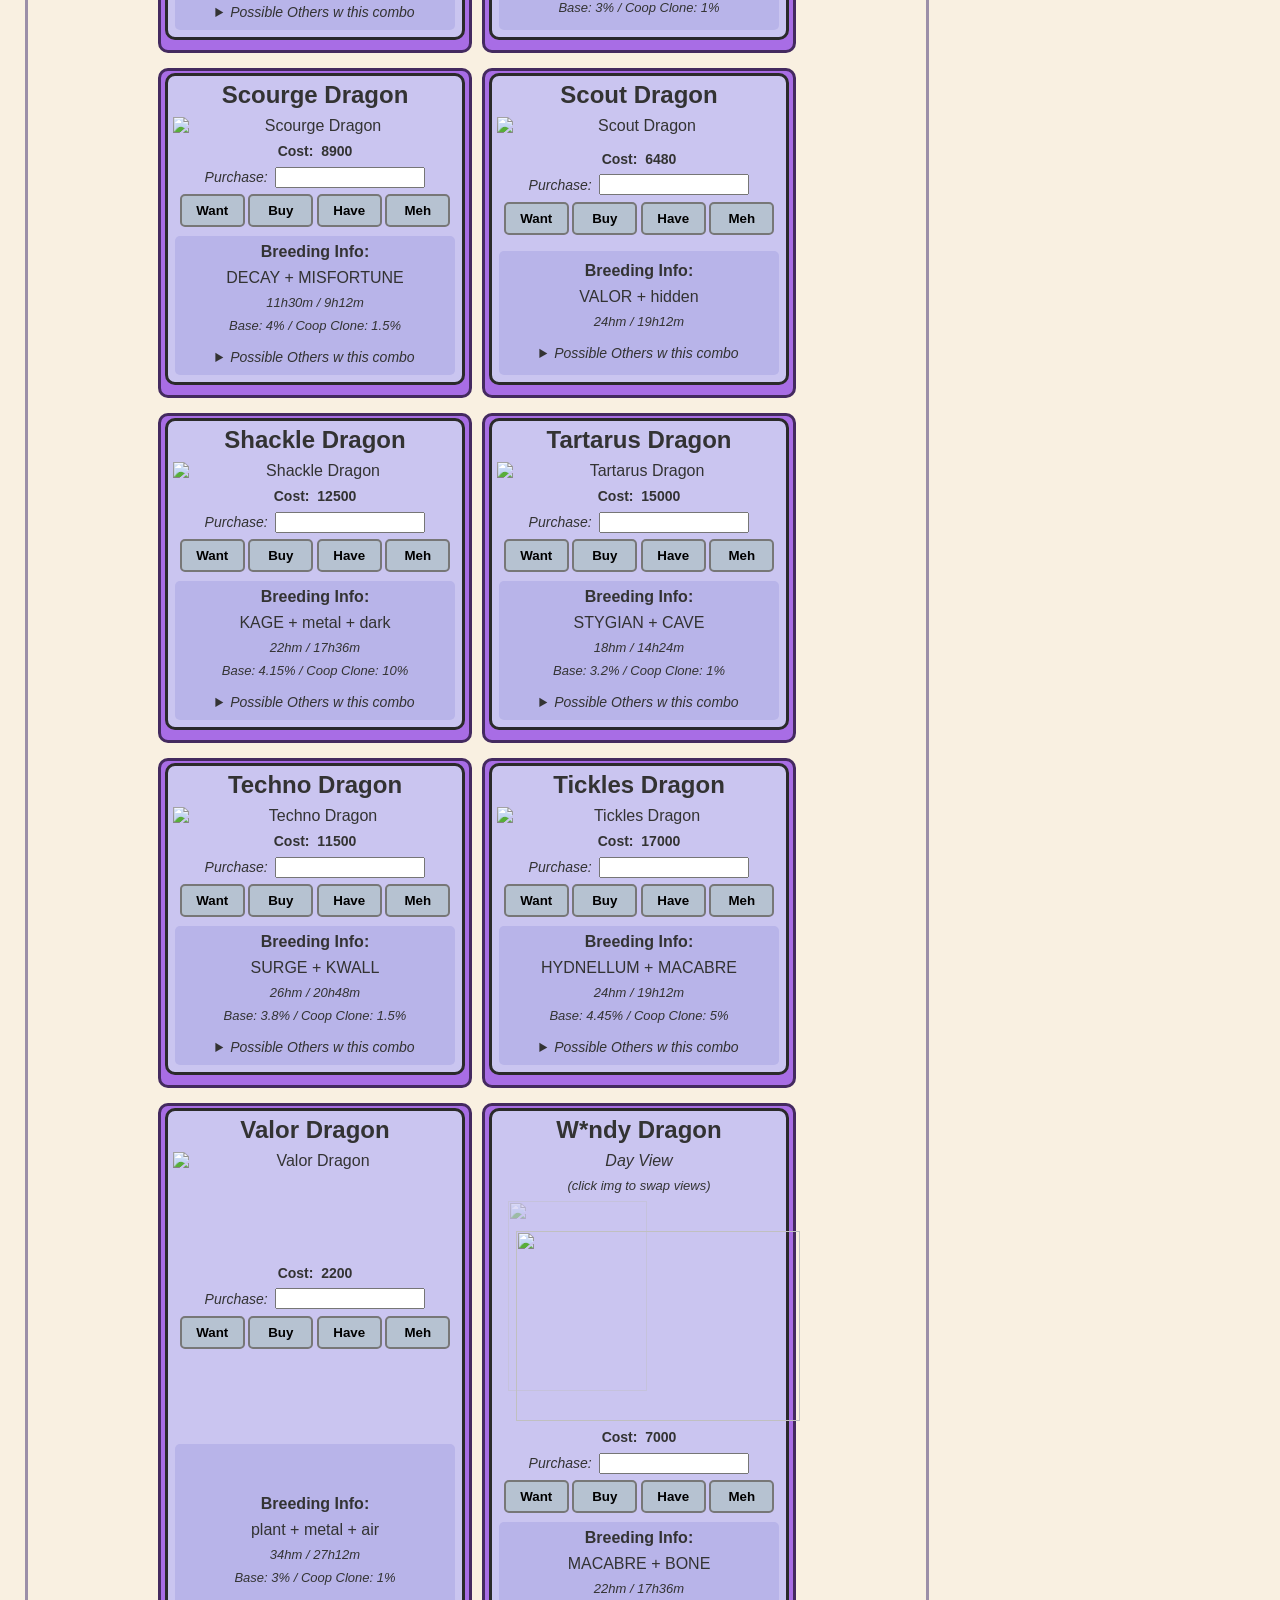
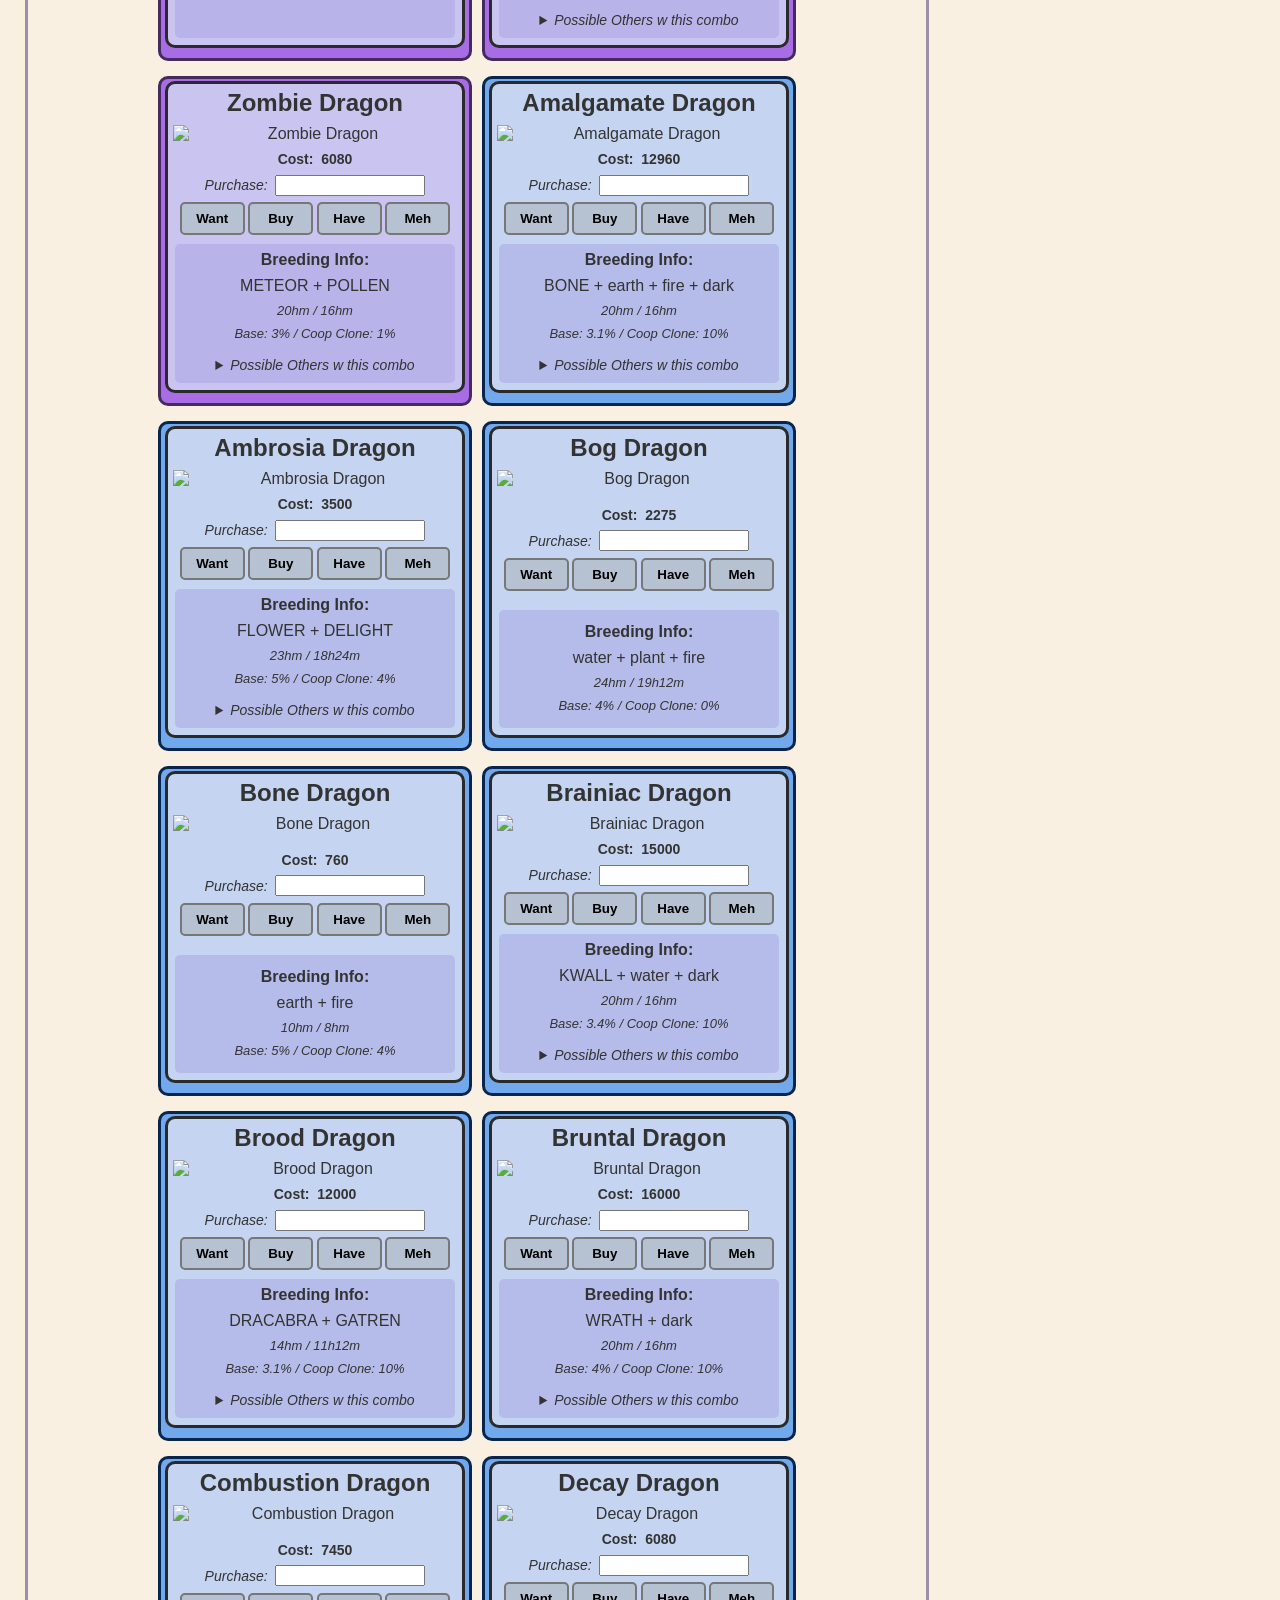
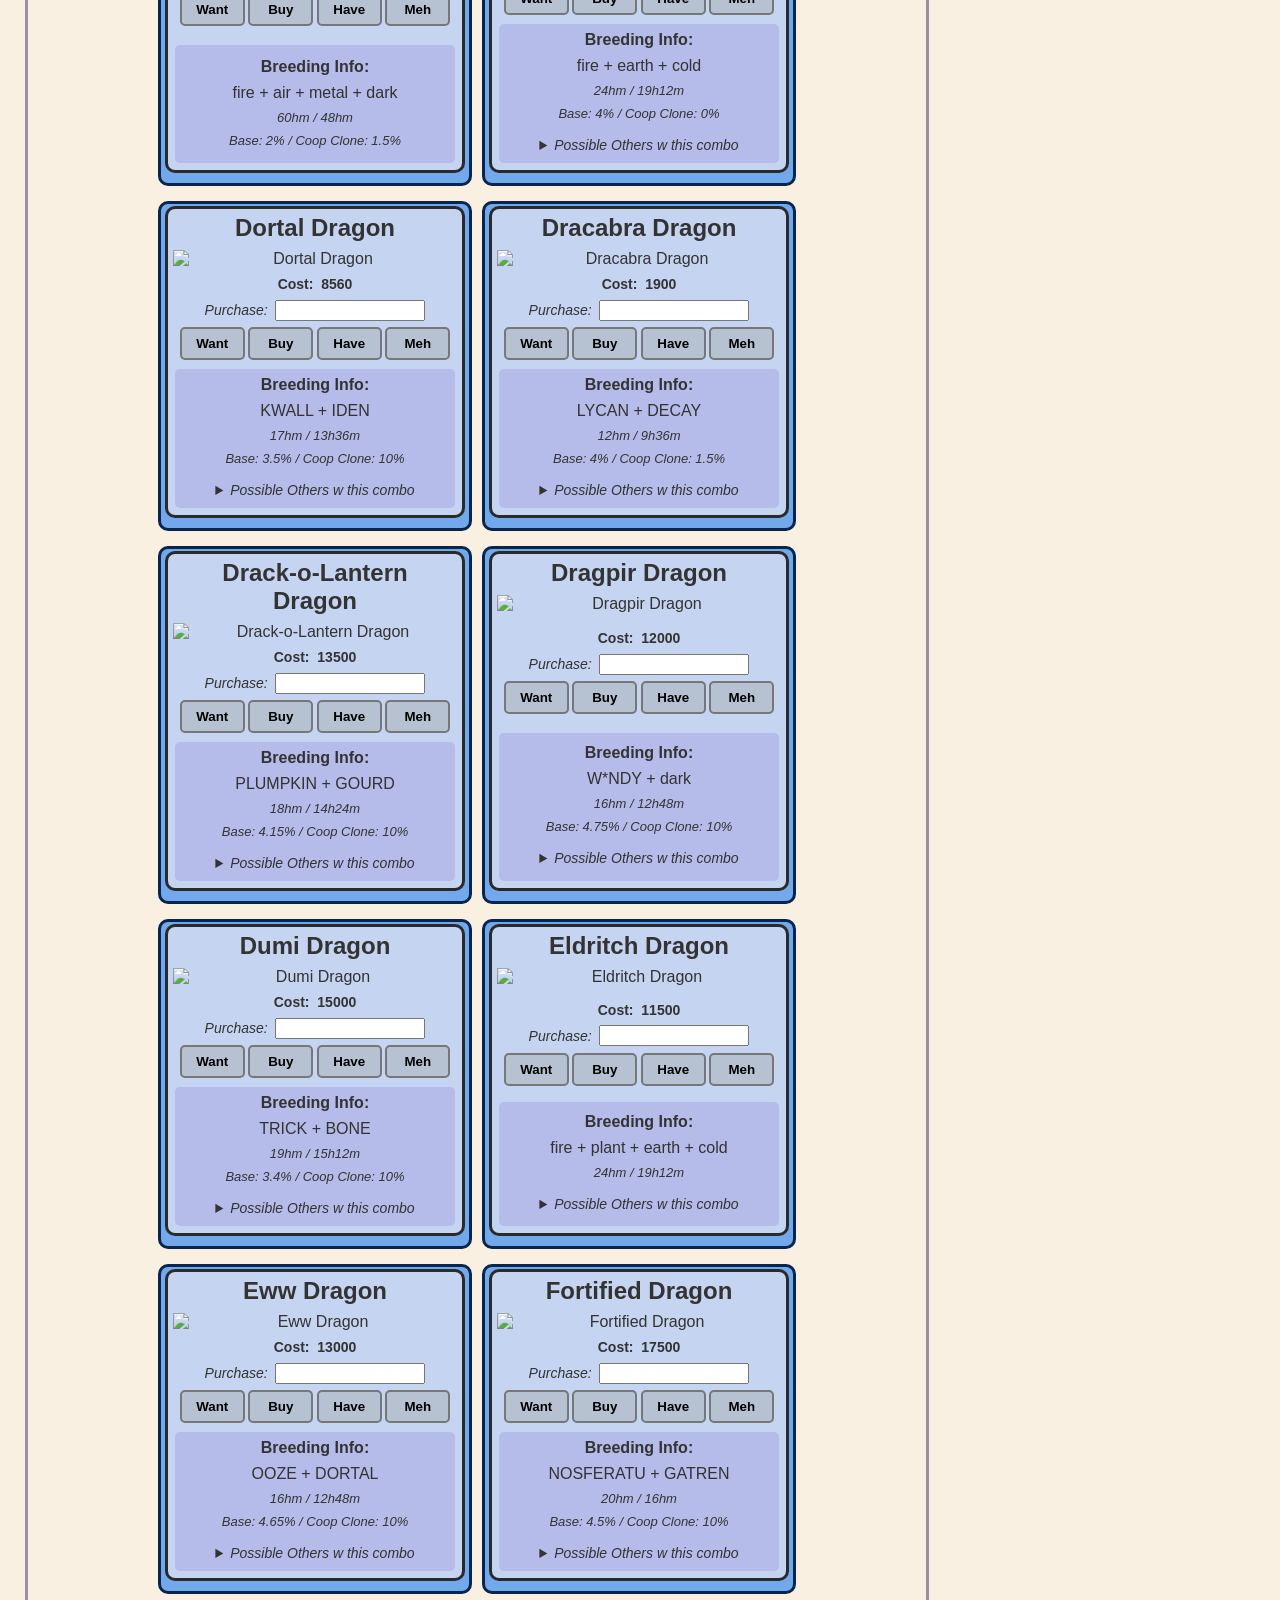
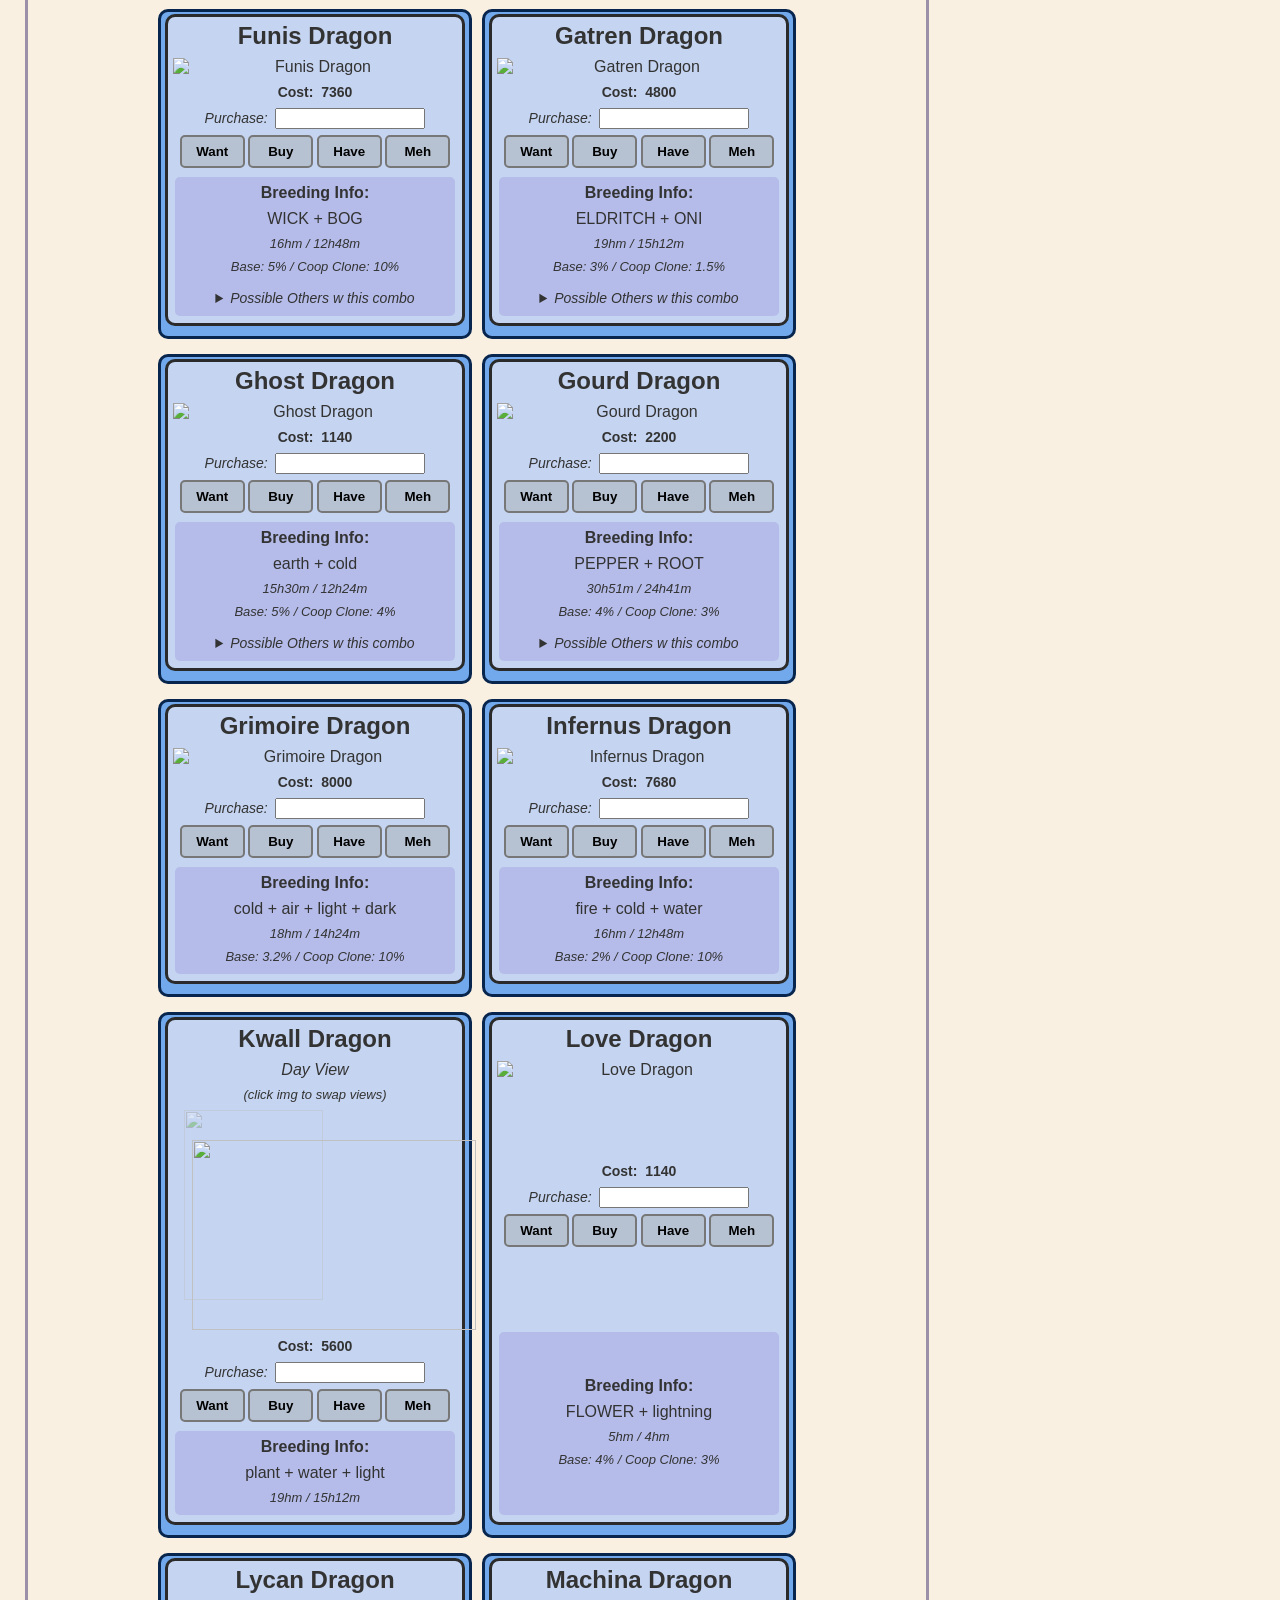
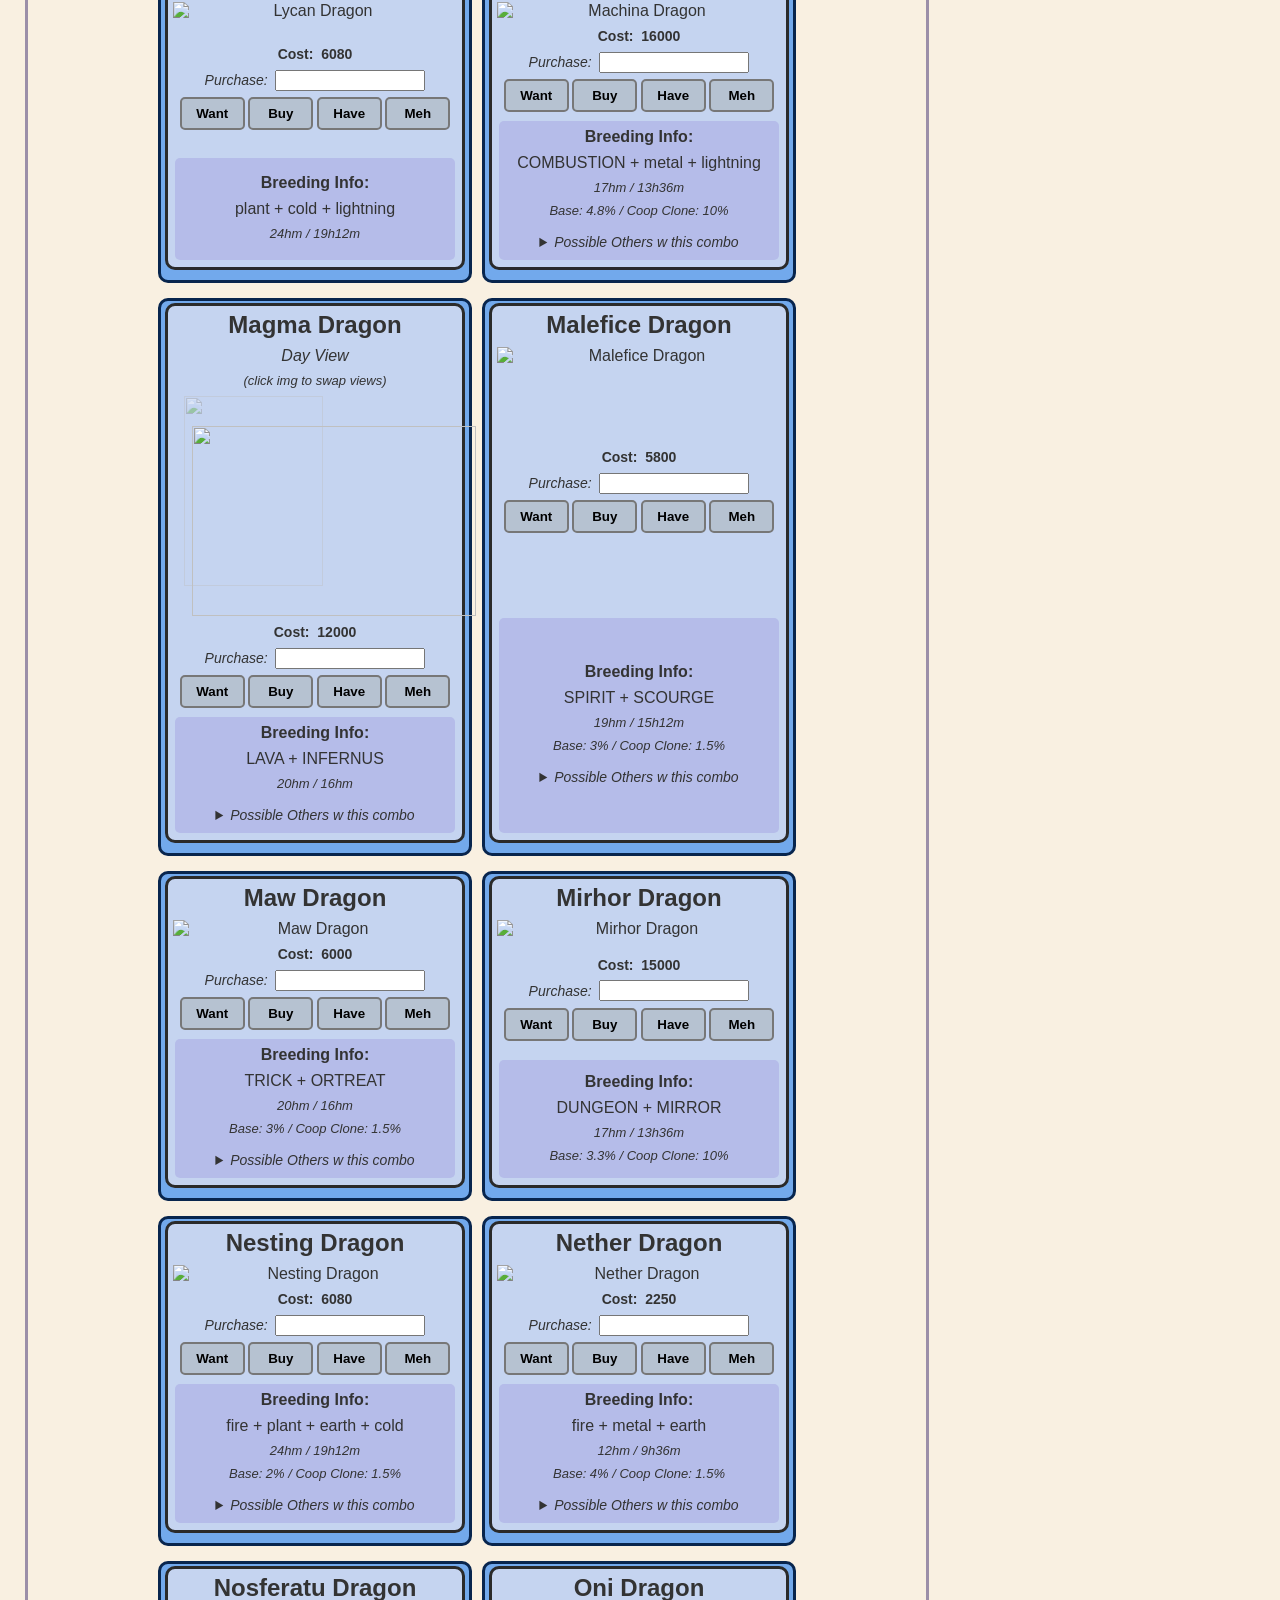
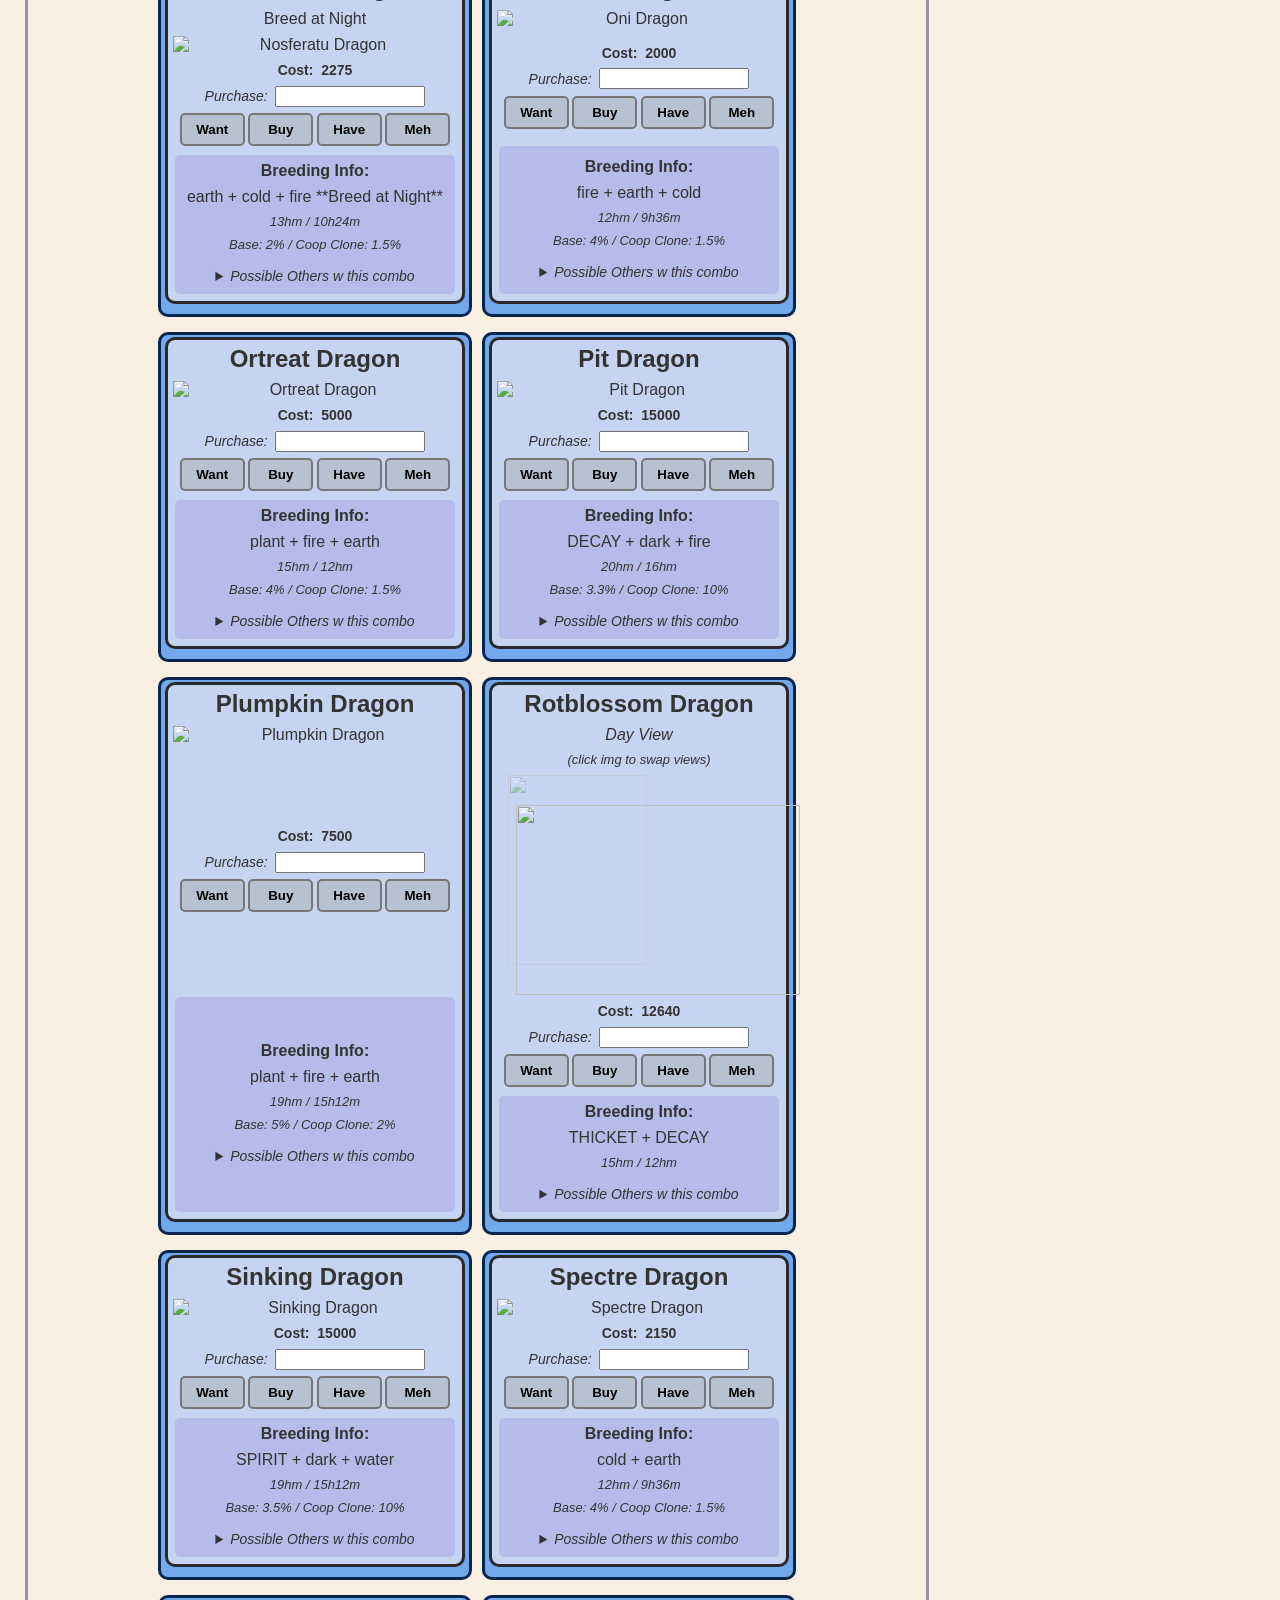
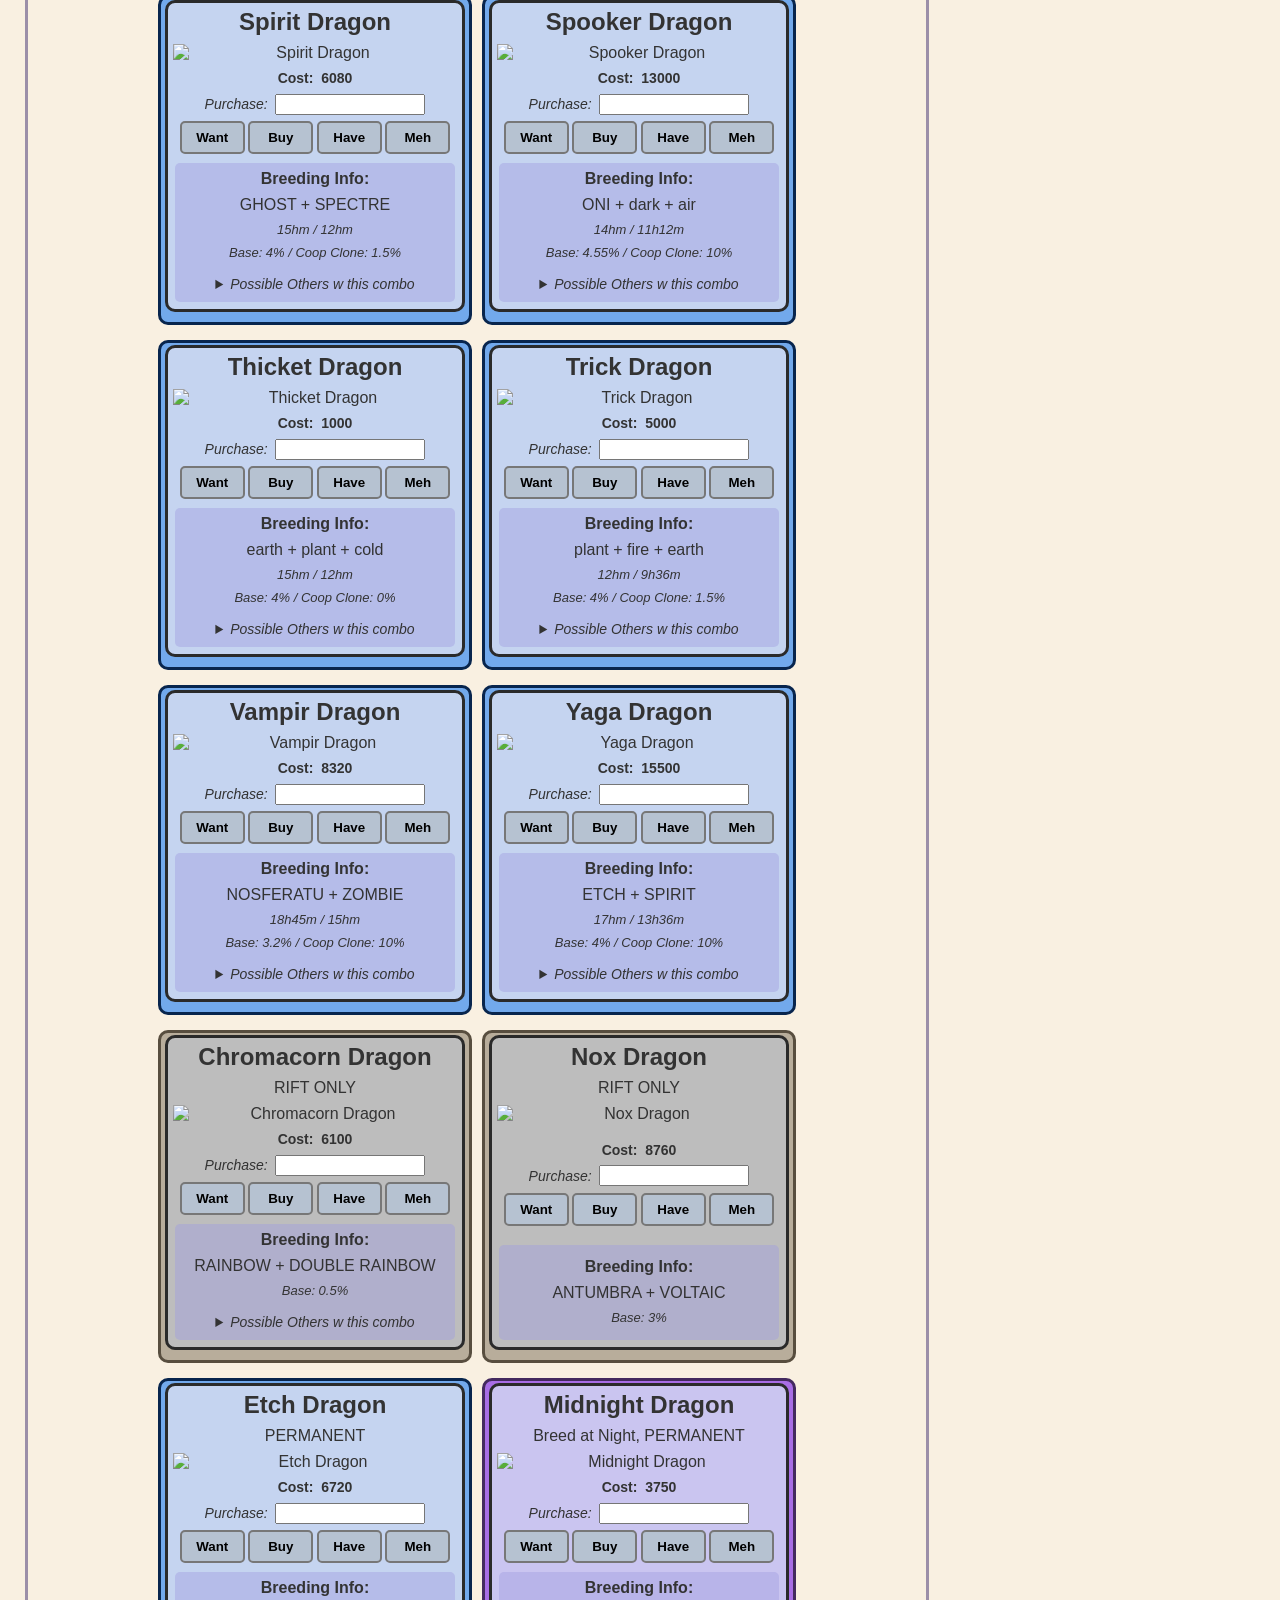
==== commit ef8c52c4: "Update index.html" ====
--- a/index.html
+++ b/index.html
@@ -1,5 +1,5 @@
+<!DOCTYPE html>
 <head>
-  <script src="eventData.js"></script>
   <script src="brains.js"></script>
   <link rel="stylesheet" href="style.css">
 </head>
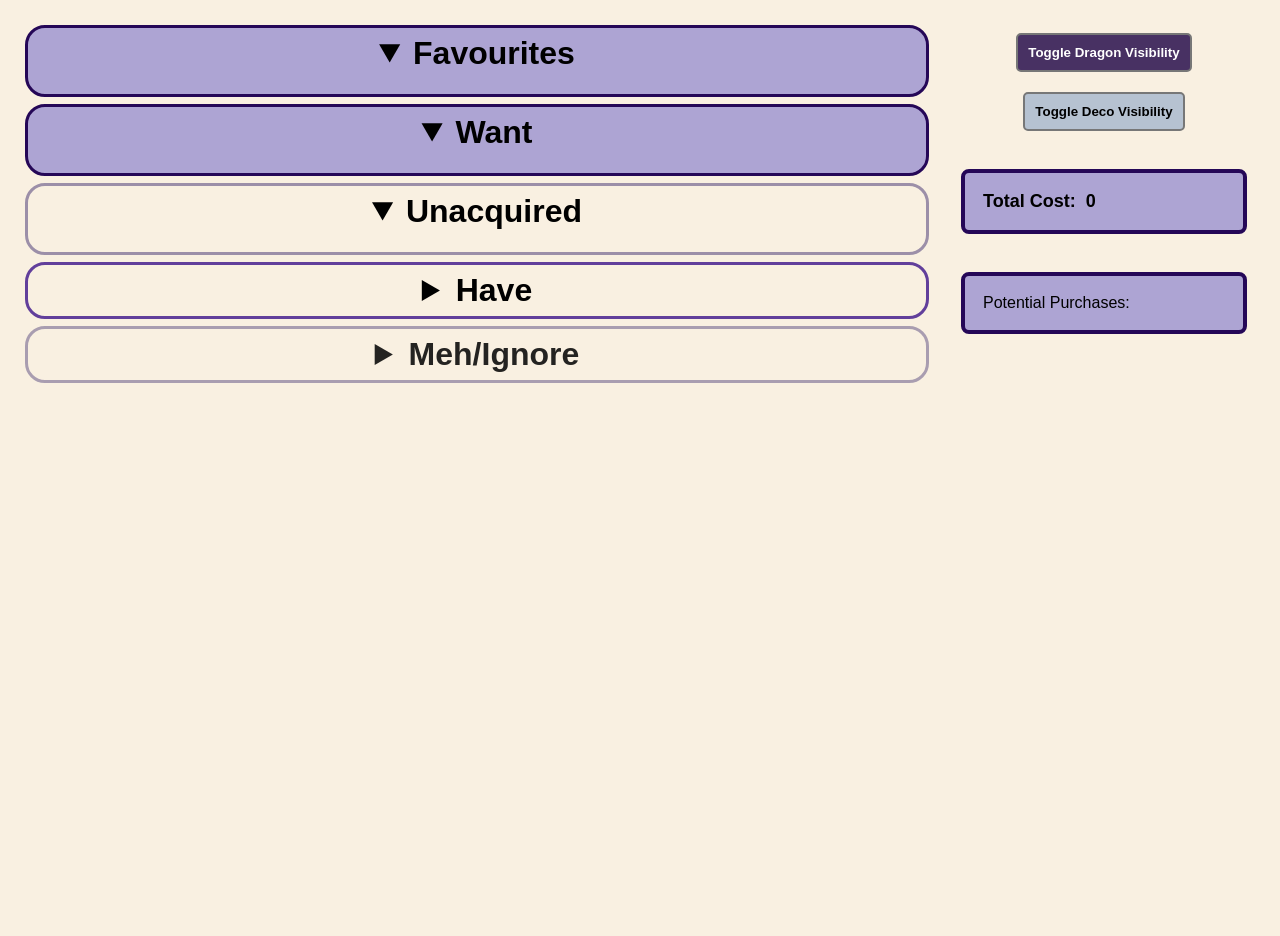
==== commit d80b6fad: "Update index.html" ====
--- a/index.html
+++ b/index.html
@@ -6,6 +6,11 @@
 <body style="background-color:rgb(249, 240, 225);">
 <div style="display: flex; background-color: rgb(249, 240, 225); padding: 5px; min-height: 100vh;">
   <div style="background-color: rgb(249, 240, 225); padding: 5px; min-height: 100vh; width: 75%;">
+    <details class="details wantdet" open>
+      <summary style="font-weight: bold; font-size: 2em; margin: auto;">Favourites</summary>
+      <div id="favdiv" class="maindivs">
+      </div>
+    </details>
     <details class="details wantdet" open>
       <summary style="font-weight: bold; font-size: 2em; margin: auto;">Want</summary>
       <div id="wantdiv" class="maindivs">
--- a/style.css
+++ b/style.css
@@ -259,3 +259,7 @@
     max-height: 100px;
   }
 }
+.combo {
+  font-weight:bold;
+  font-size:18px;
+}
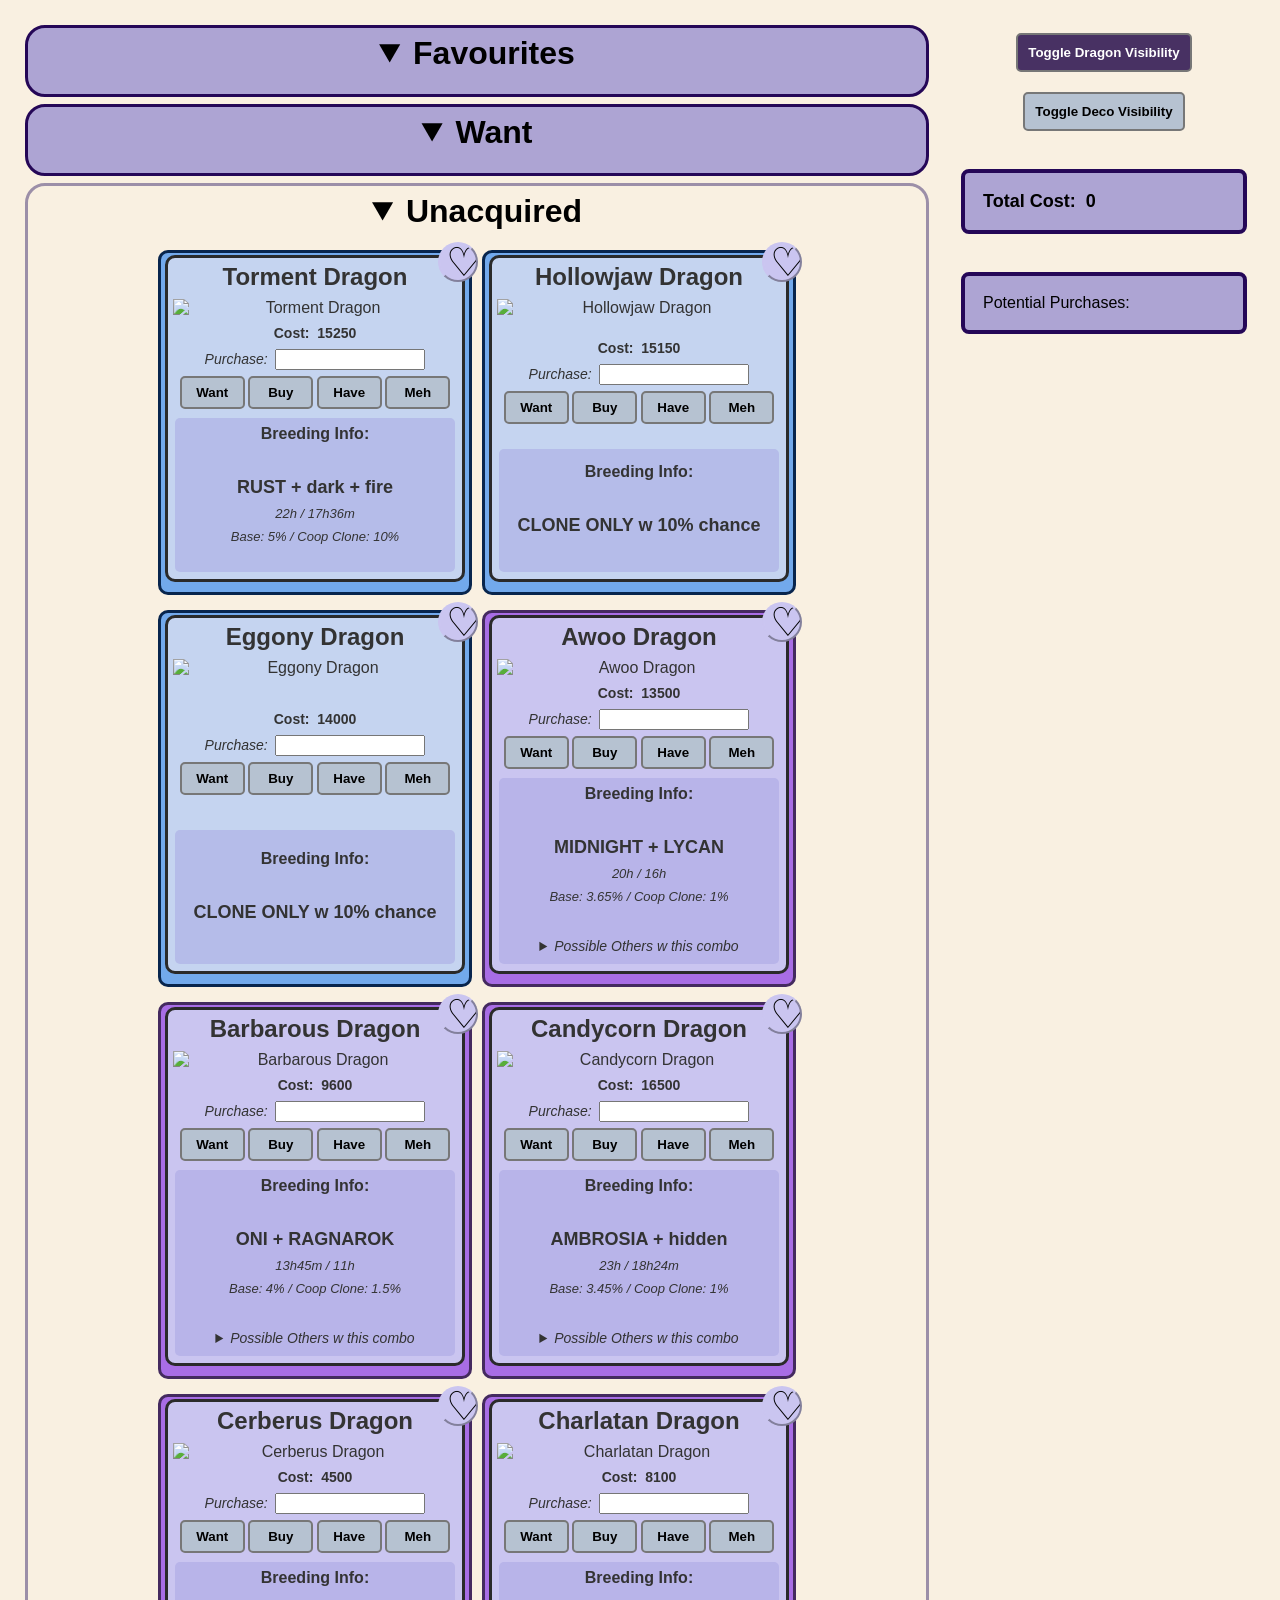
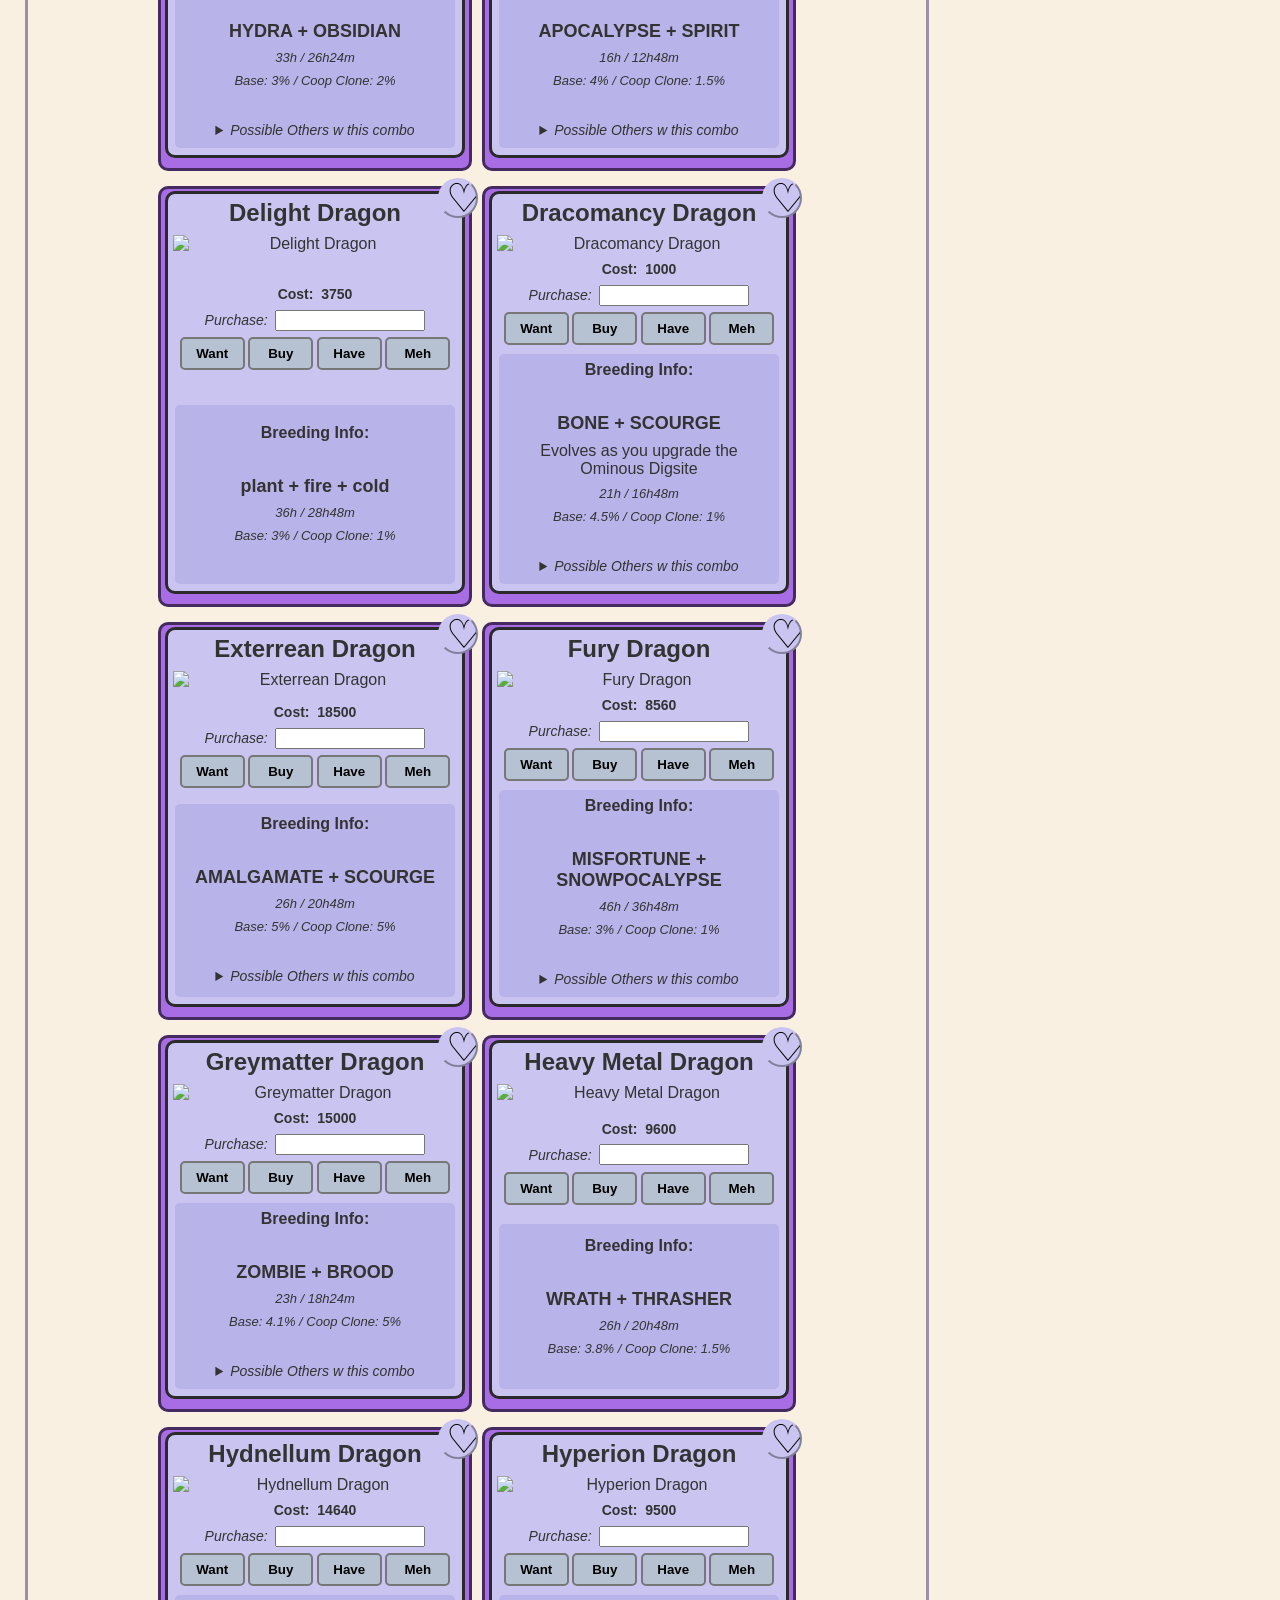
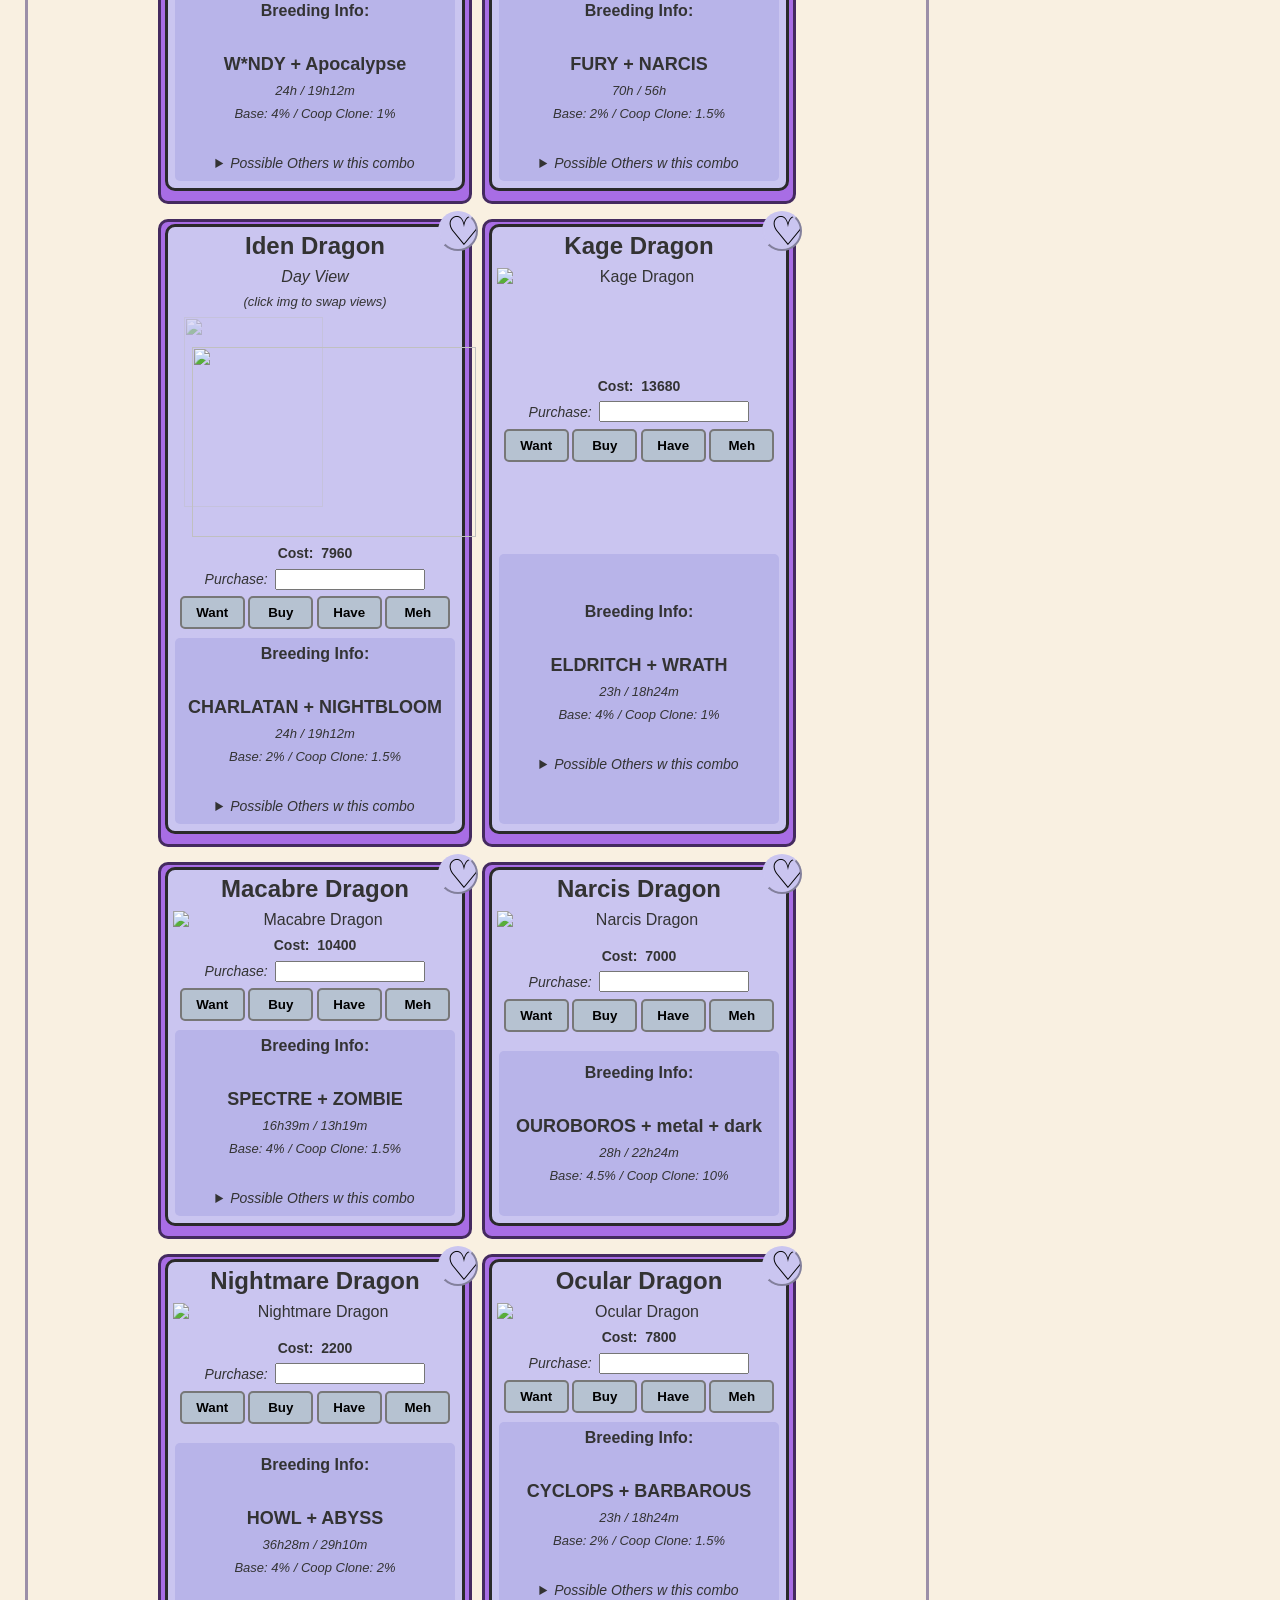
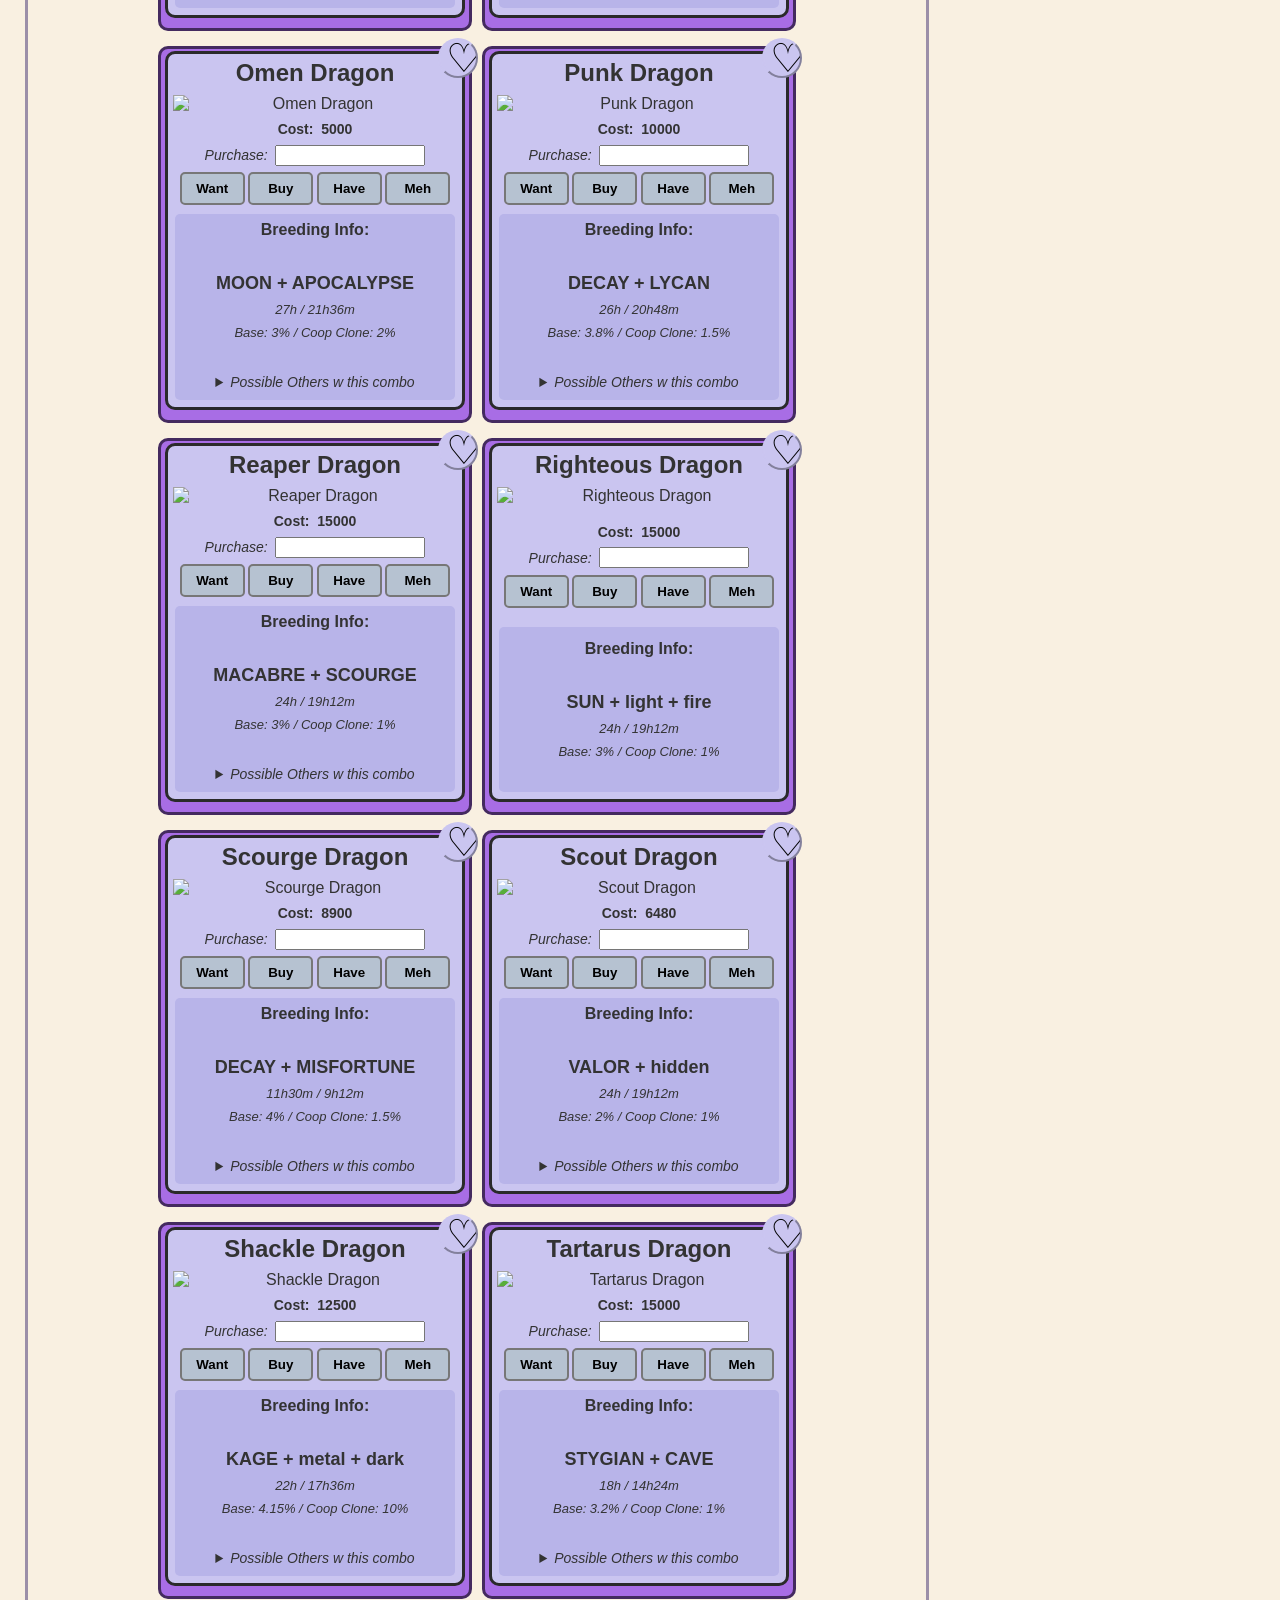
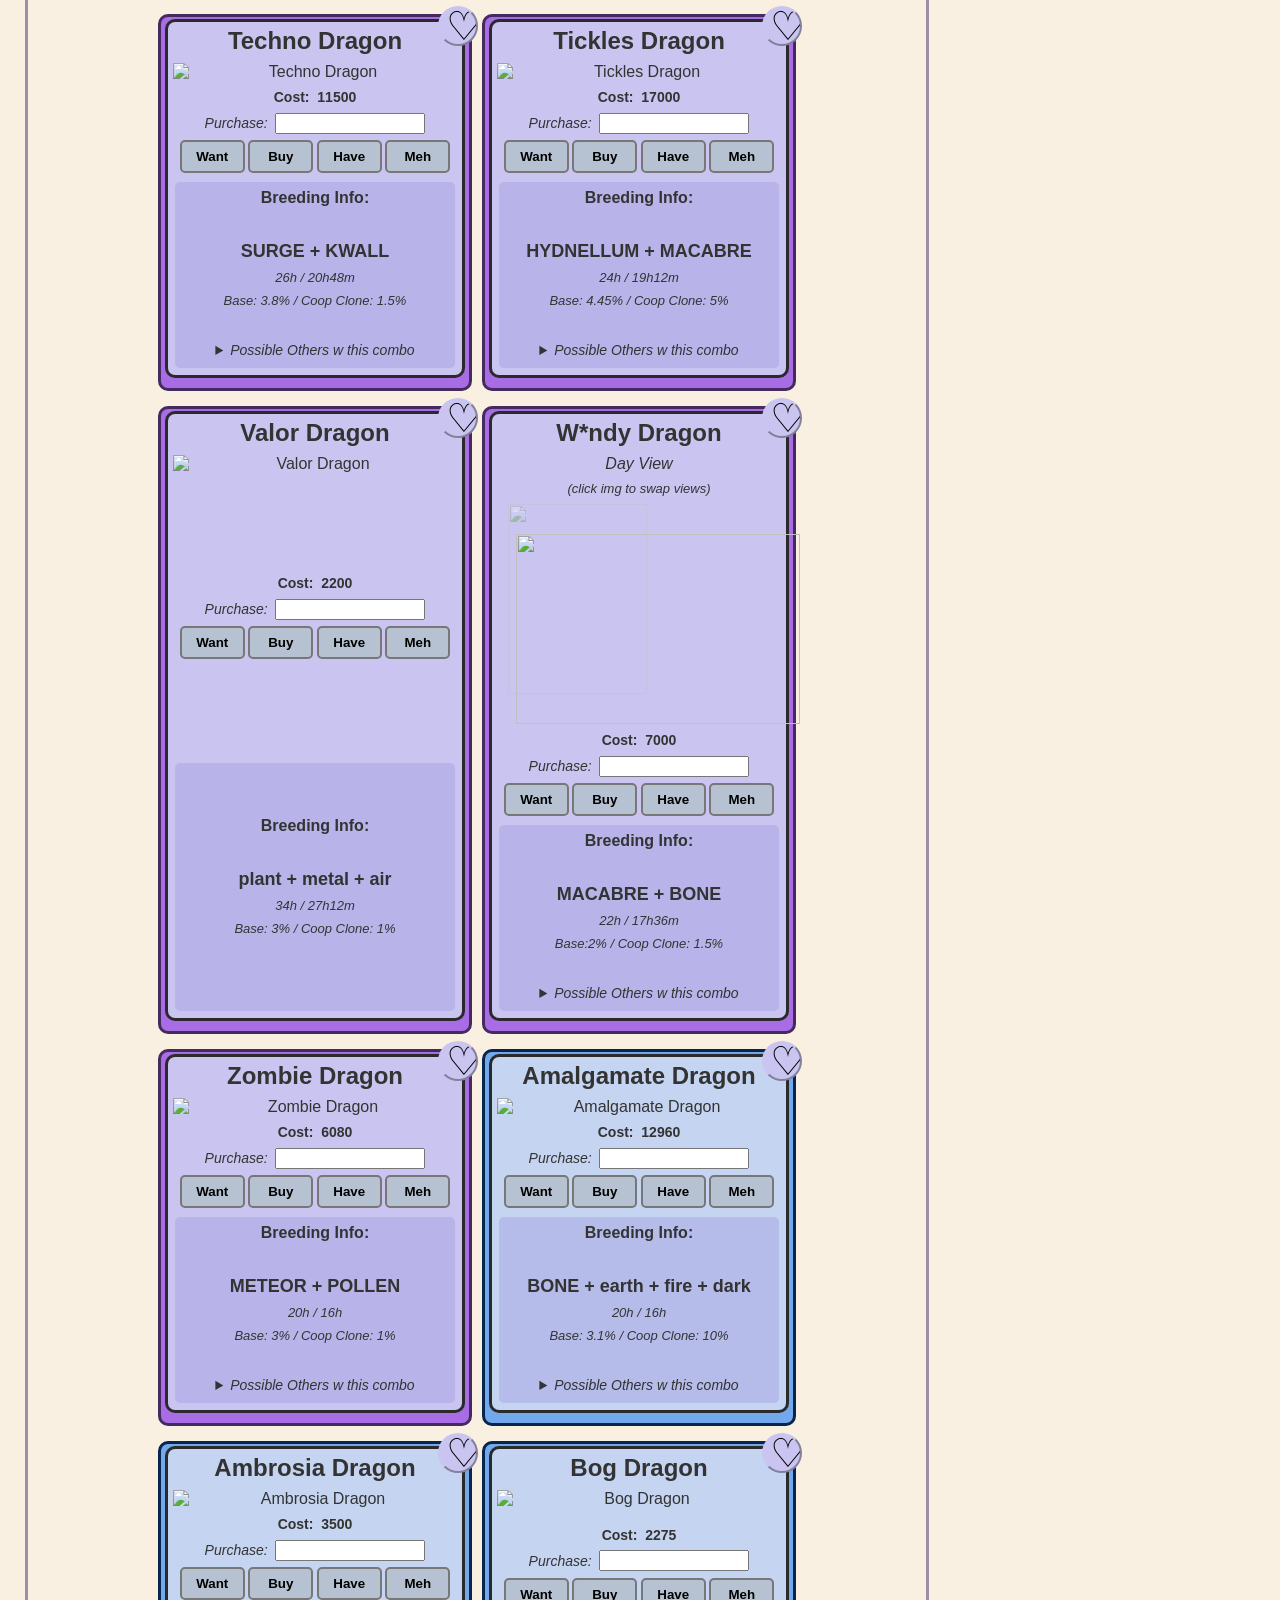
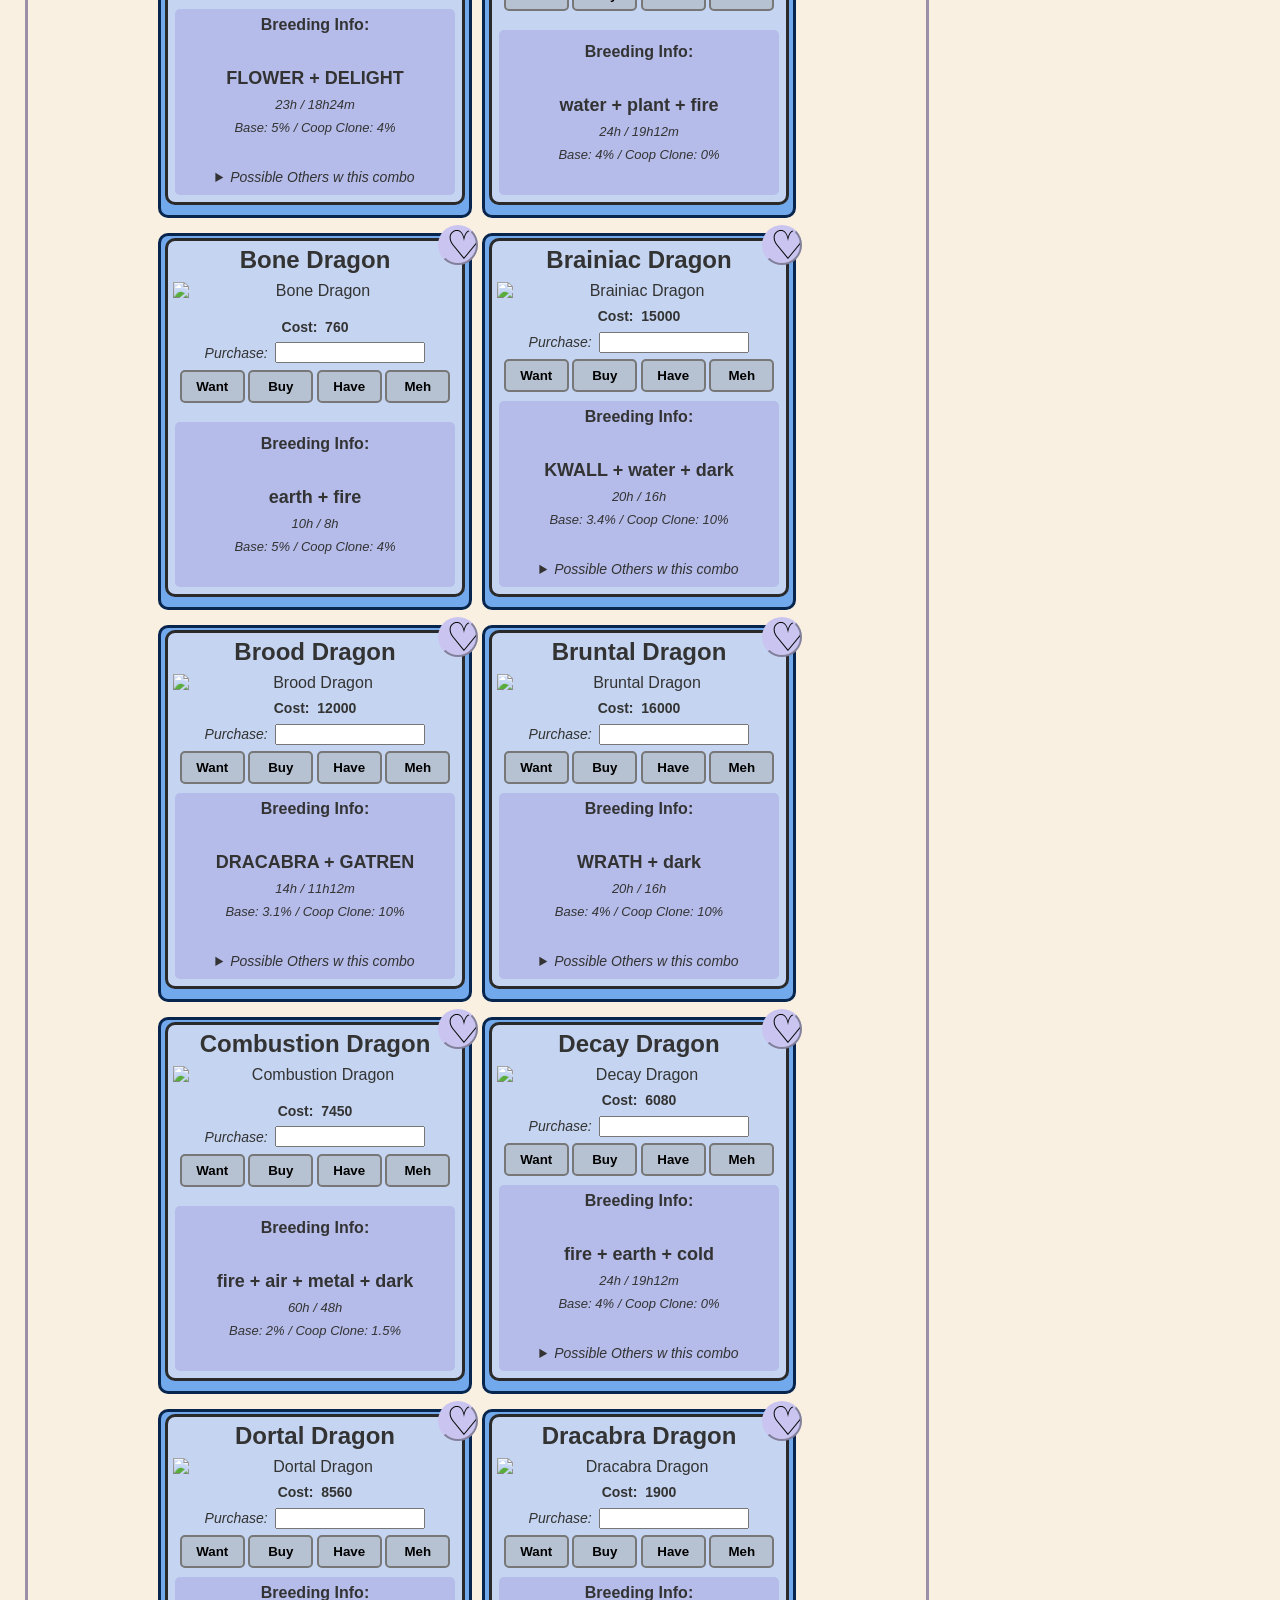
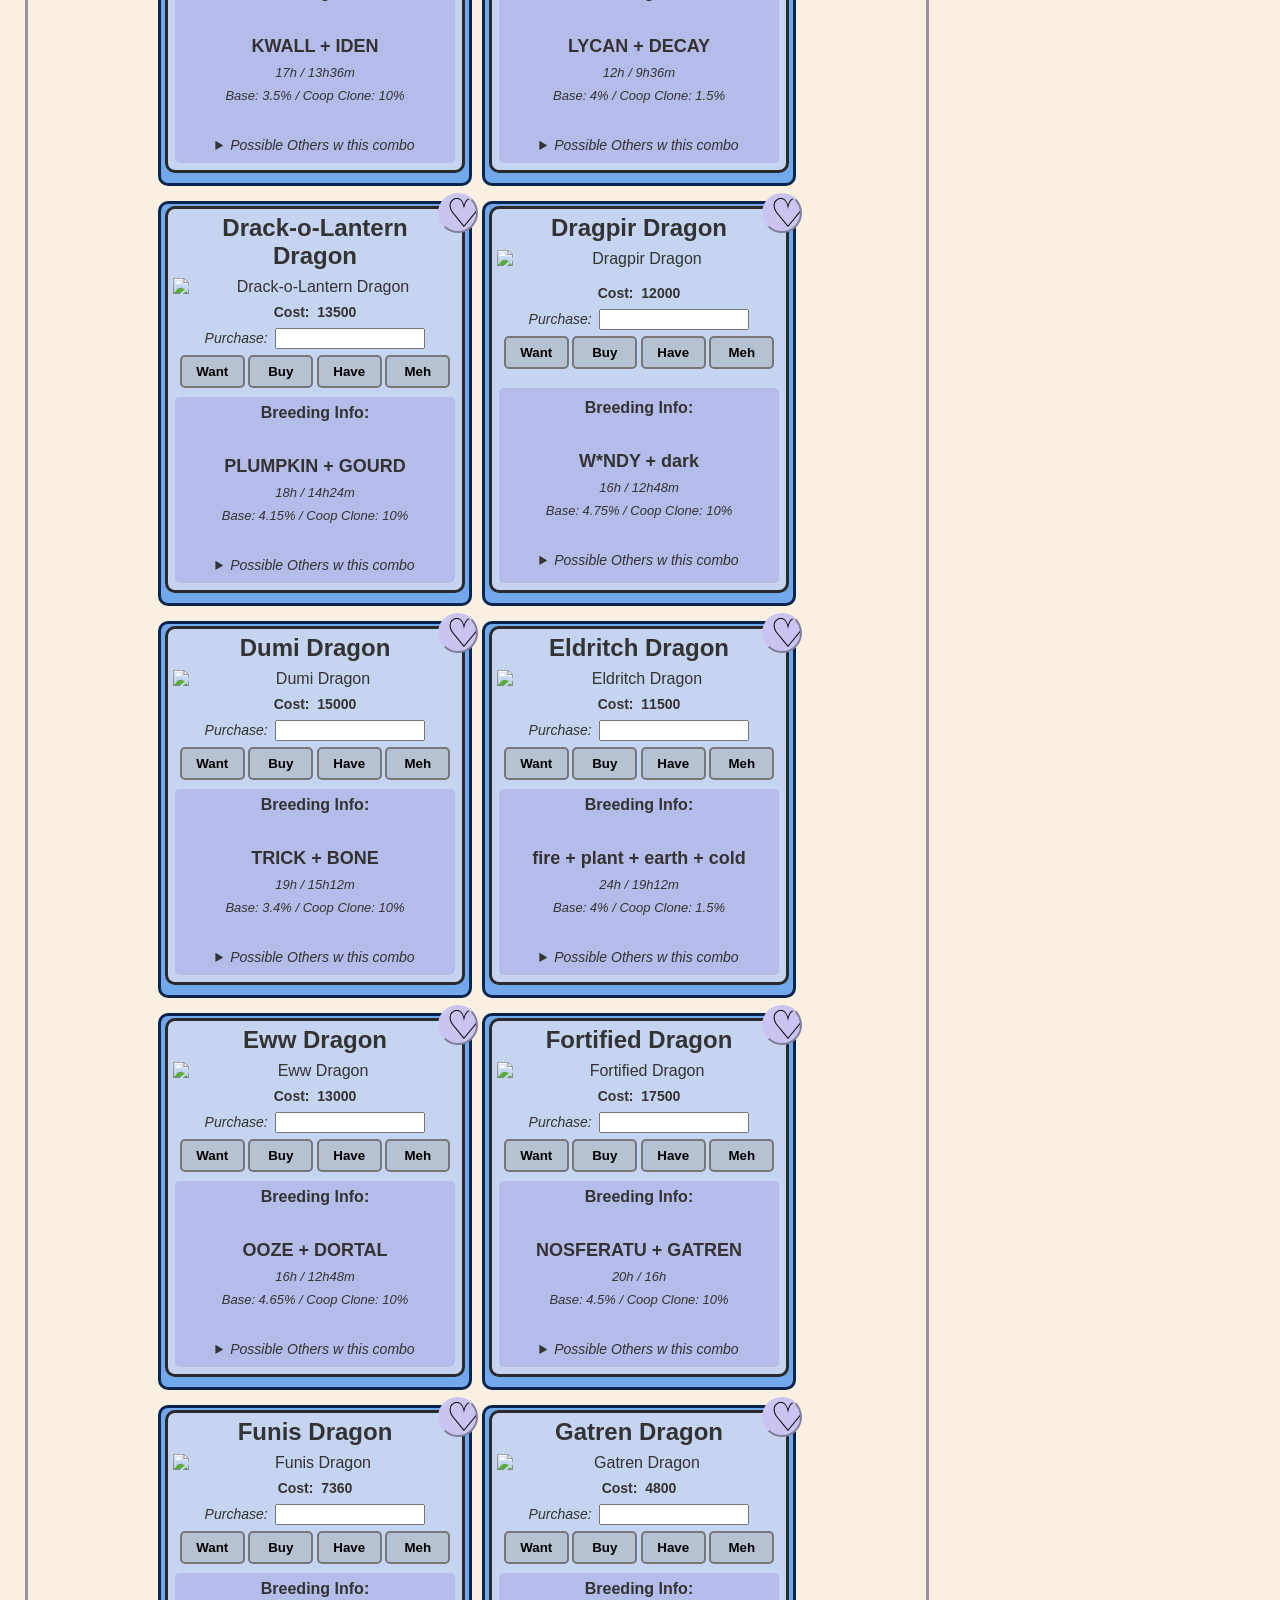
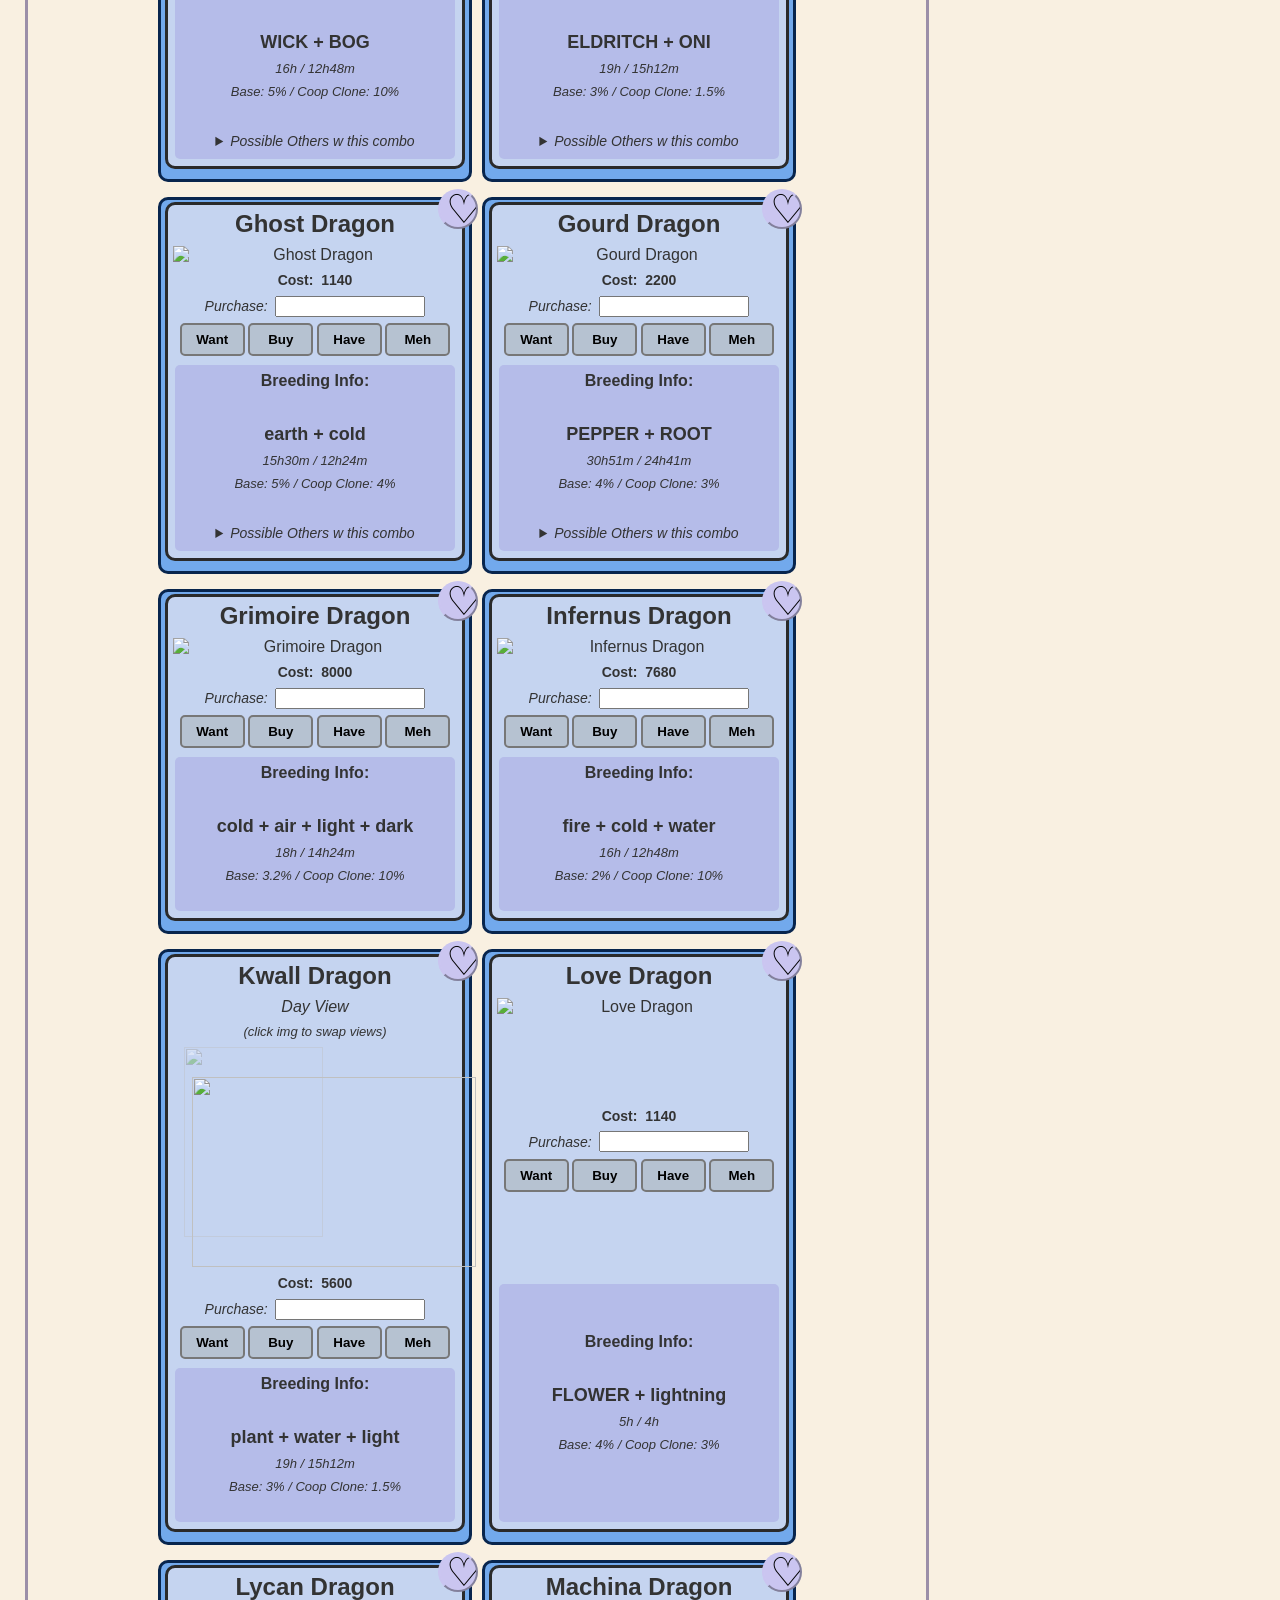
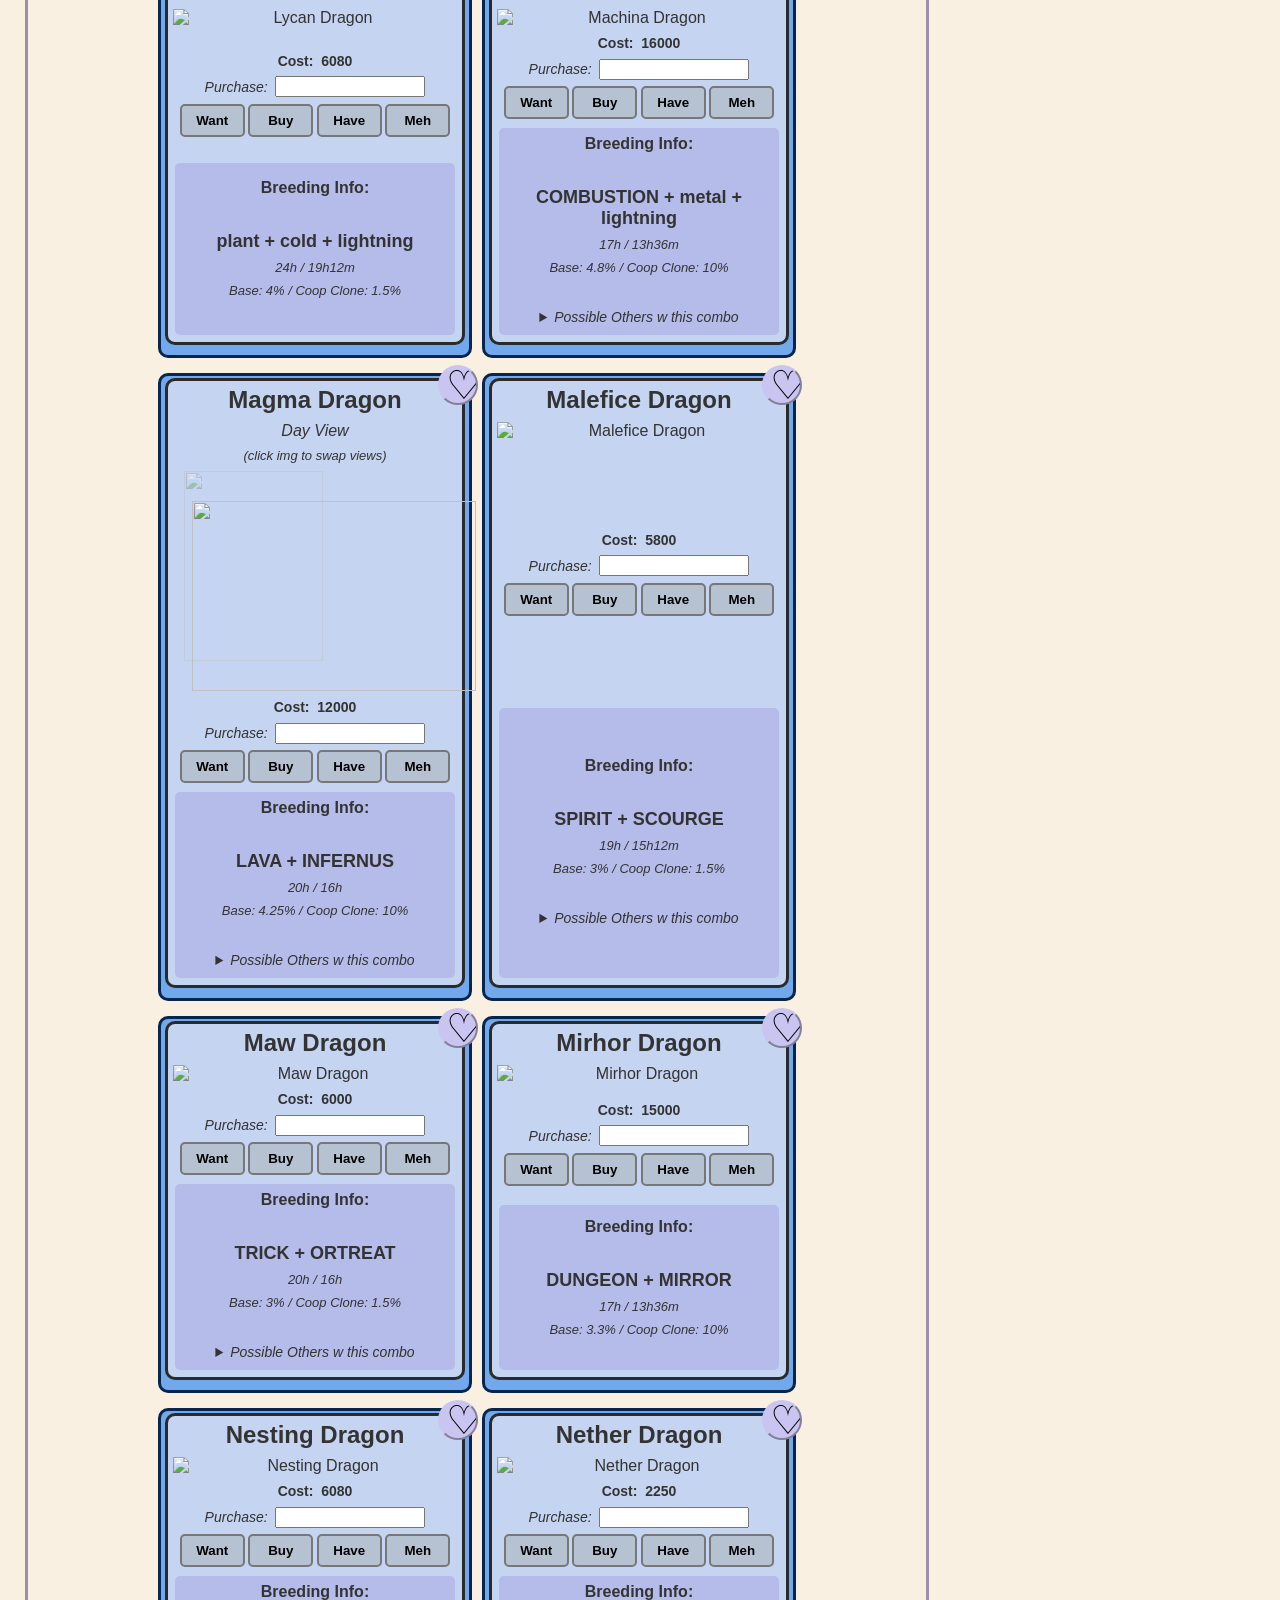
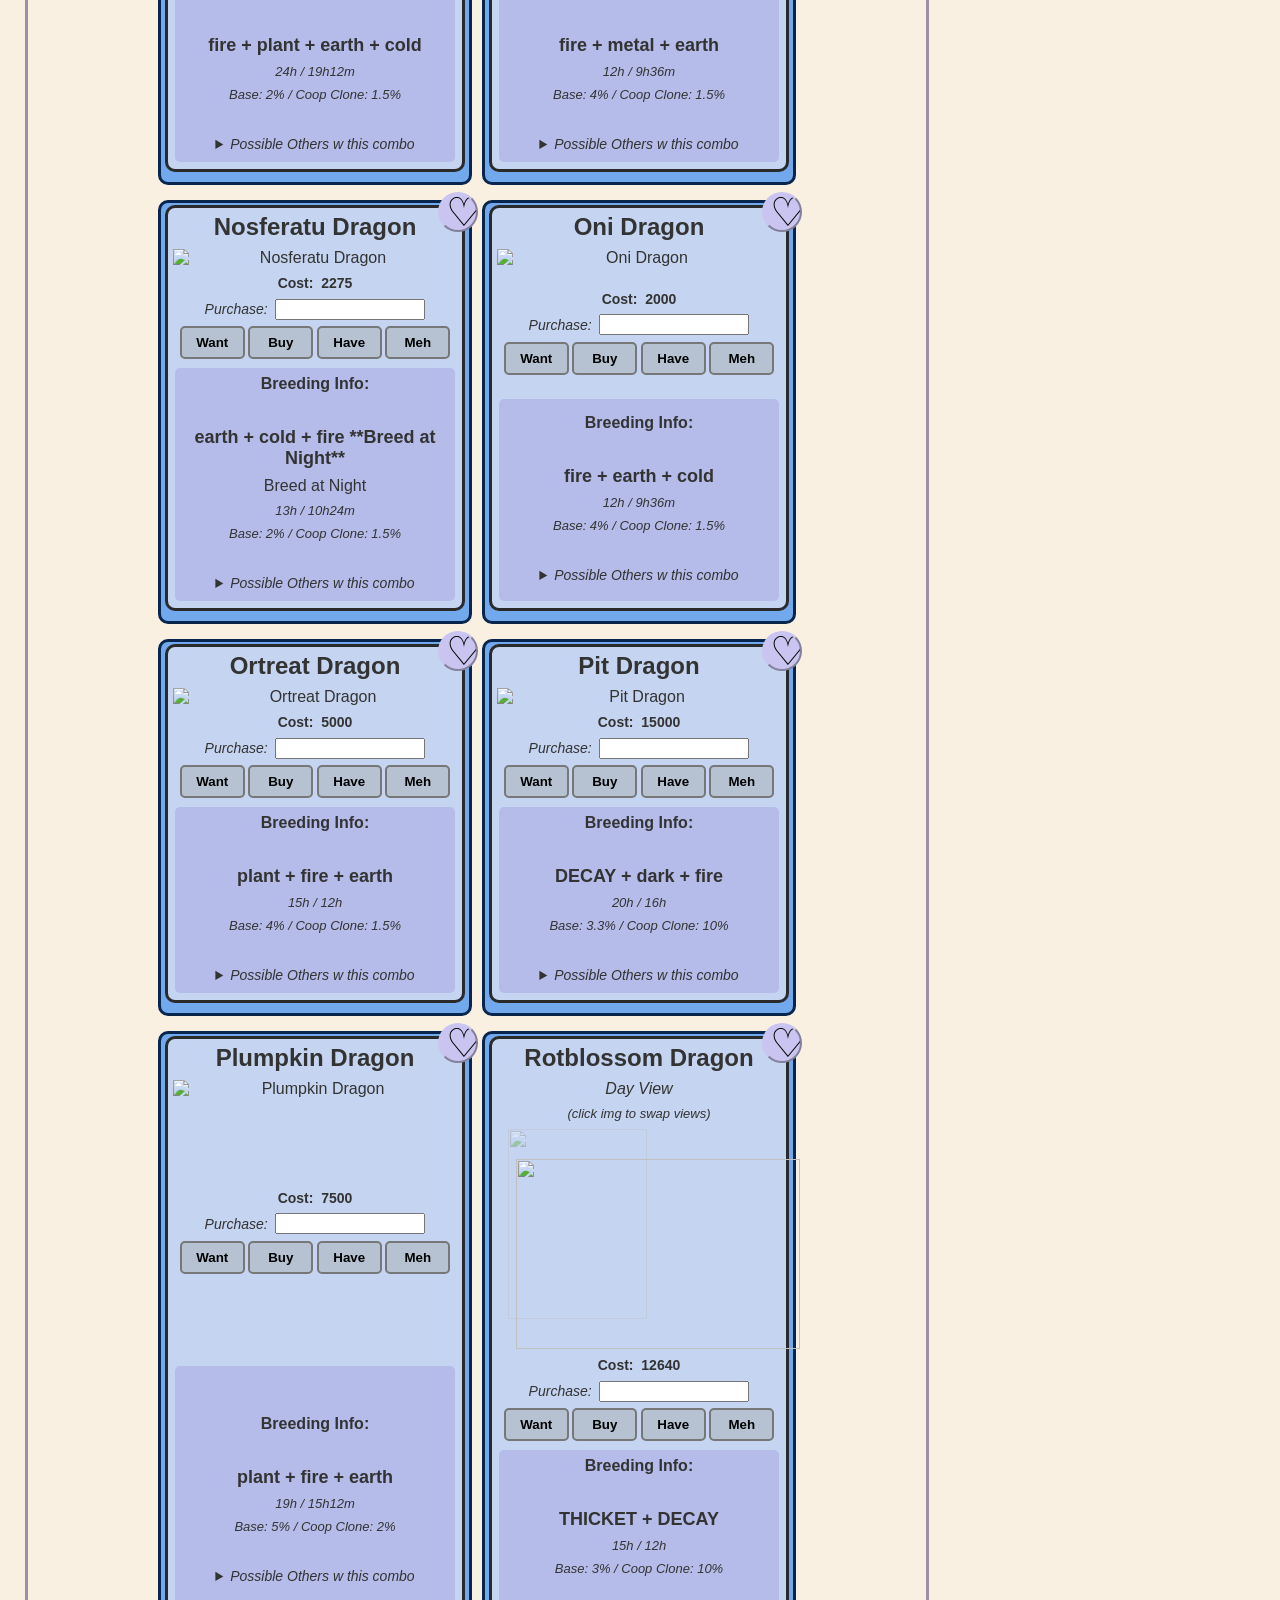
==== commit ddf54336: "Update index.html" ====
--- a/index.html
+++ b/index.html
@@ -50,4 +50,7 @@
     </div>
   </div>
 </div>
+  <div class='oopsie' style="display:none;">
+    <p>Yuh oh! If you see this, the javascript is erroring,<br>which might mean this page is actively getting updated.<br>Try again in a minute or so!</p>
+  </div>
 </body>
--- a/style.css
+++ b/style.css
@@ -113,12 +113,11 @@
   width: 30px;
   height: 30px;
   position: absolute;
-  display:none;
-  /*top: -12px;
-  left: -15px;*/
-  bottom: -12px;
+  display: none;
+  top: 26px;
+  right: -16px;
   background-size: cover;
-  opacity:0.8;
+  opacity: 0.5;
 }
 .tricksandtreats {
   background-image: url('https://i.postimg.cc/L8H9sLNc/tricksandtreats.png');
@@ -263,3 +262,22 @@
   font-weight:bold;
   font-size:18px;
 }
+.favbutton {
+  border-radius: 25px;
+  width: 40px;
+  height: 40px;
+  position: absolute;
+  font-size: 40px;
+  /*display:none;
+  bottom: -12px;
+  
+  background-size: cover;
+  opacity:0.8;
+  left: -15px;*/
+  top: -16px;
+  right: -16px;
+  line-height: 0px;
+  background-color: #cac5f0;
+  border-color: #cac5f0;
+  text-align: center;
+}
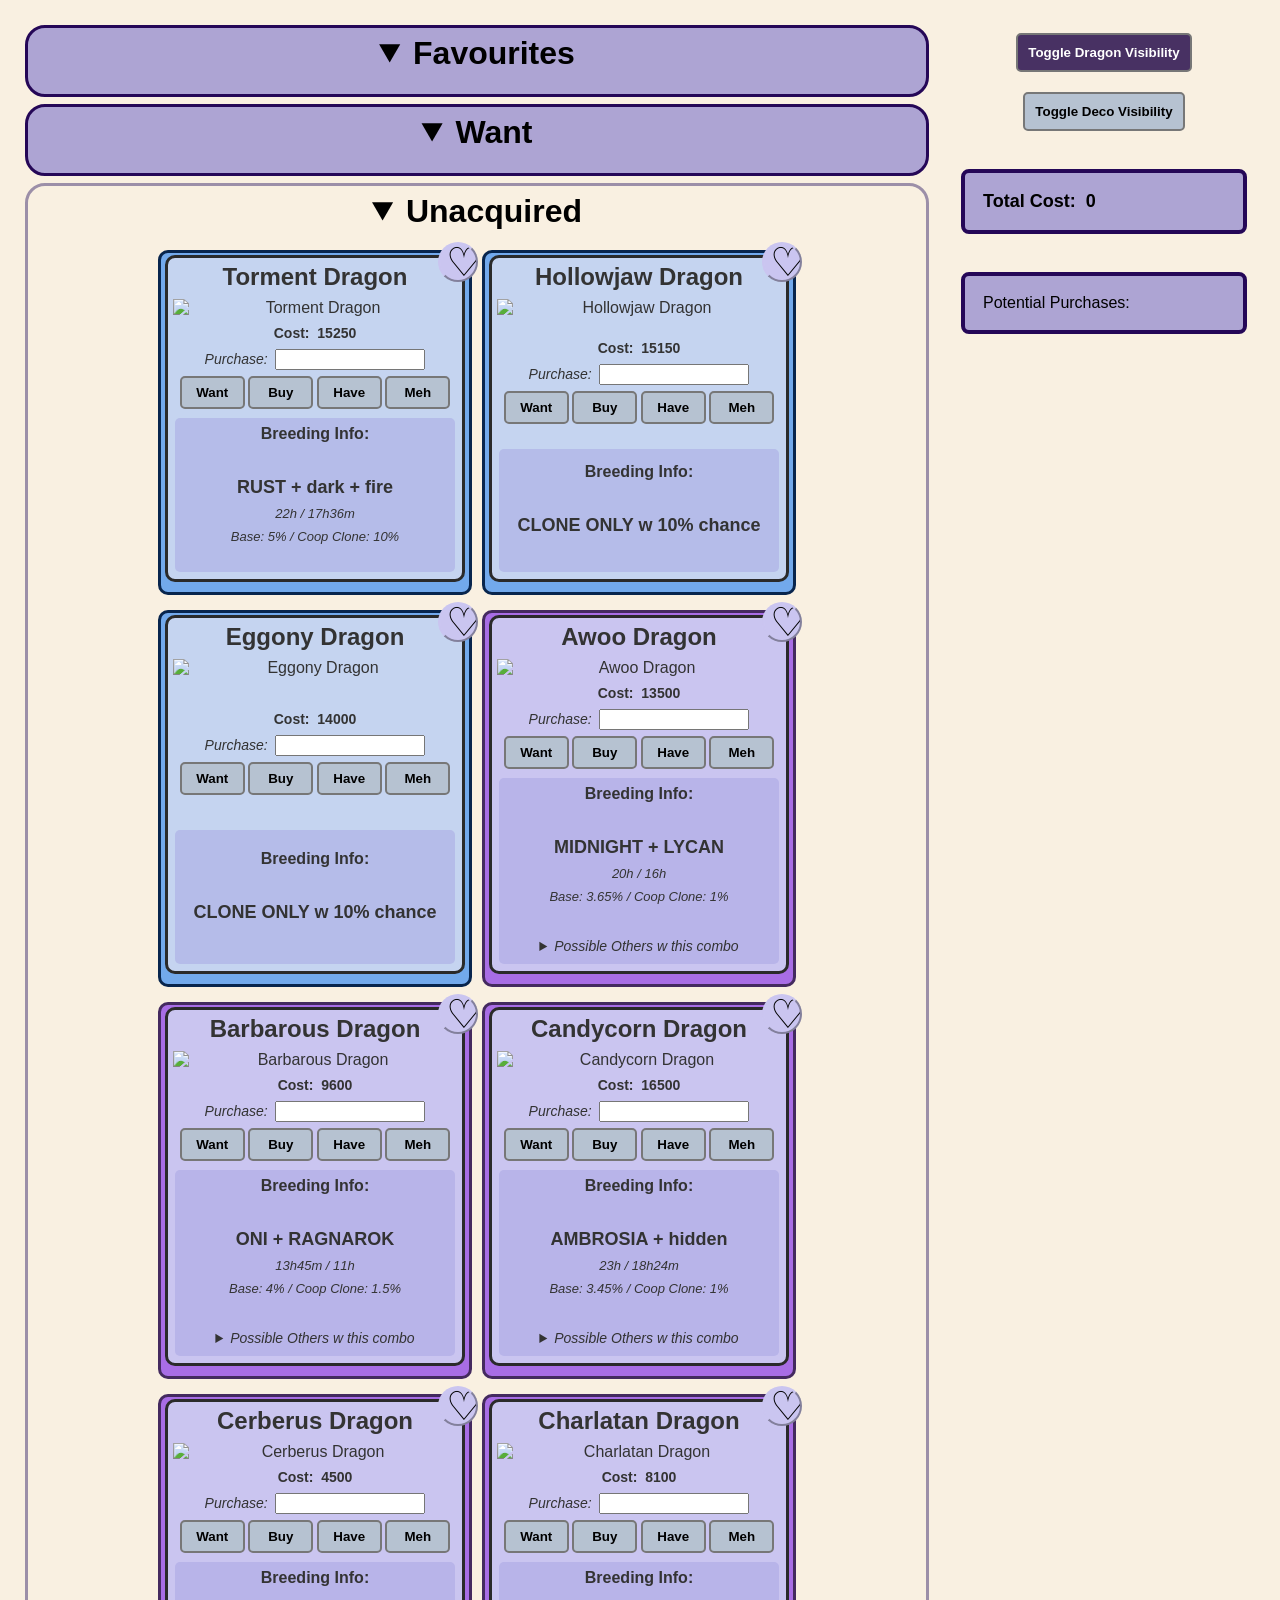
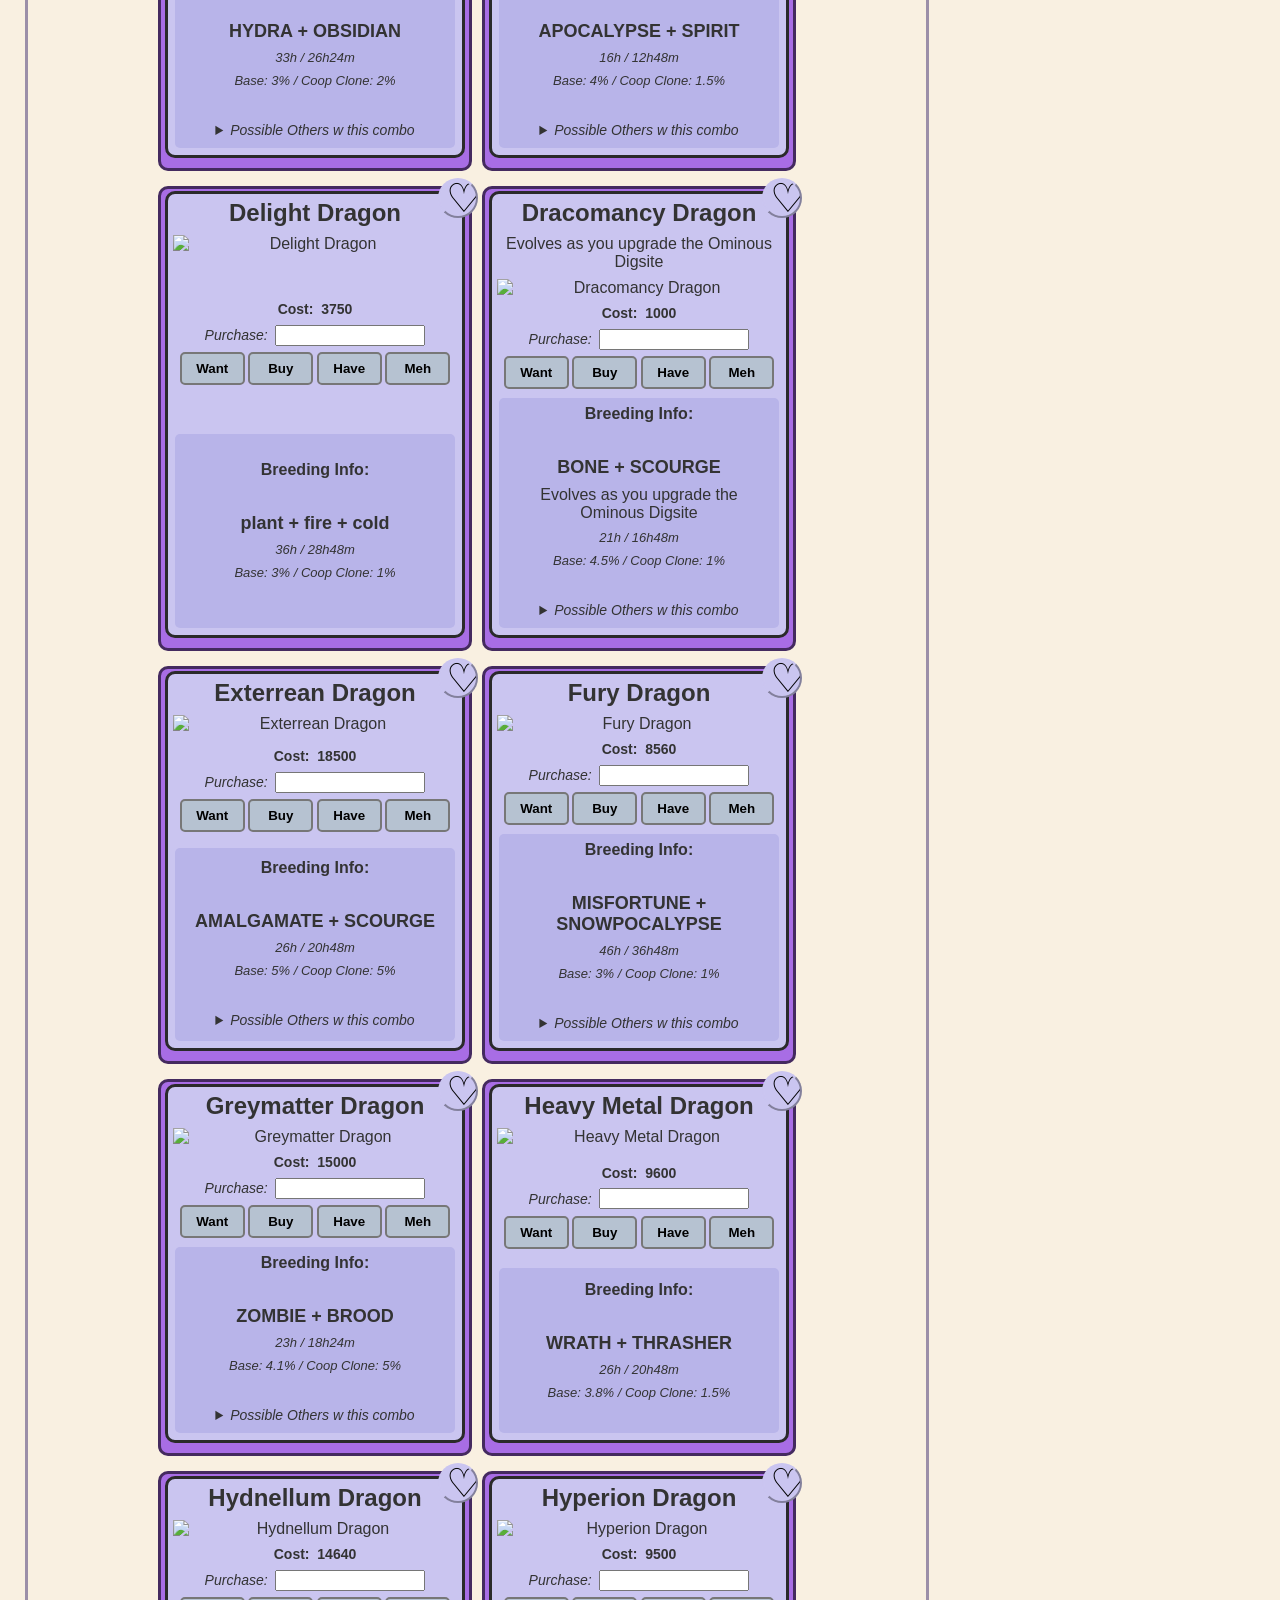
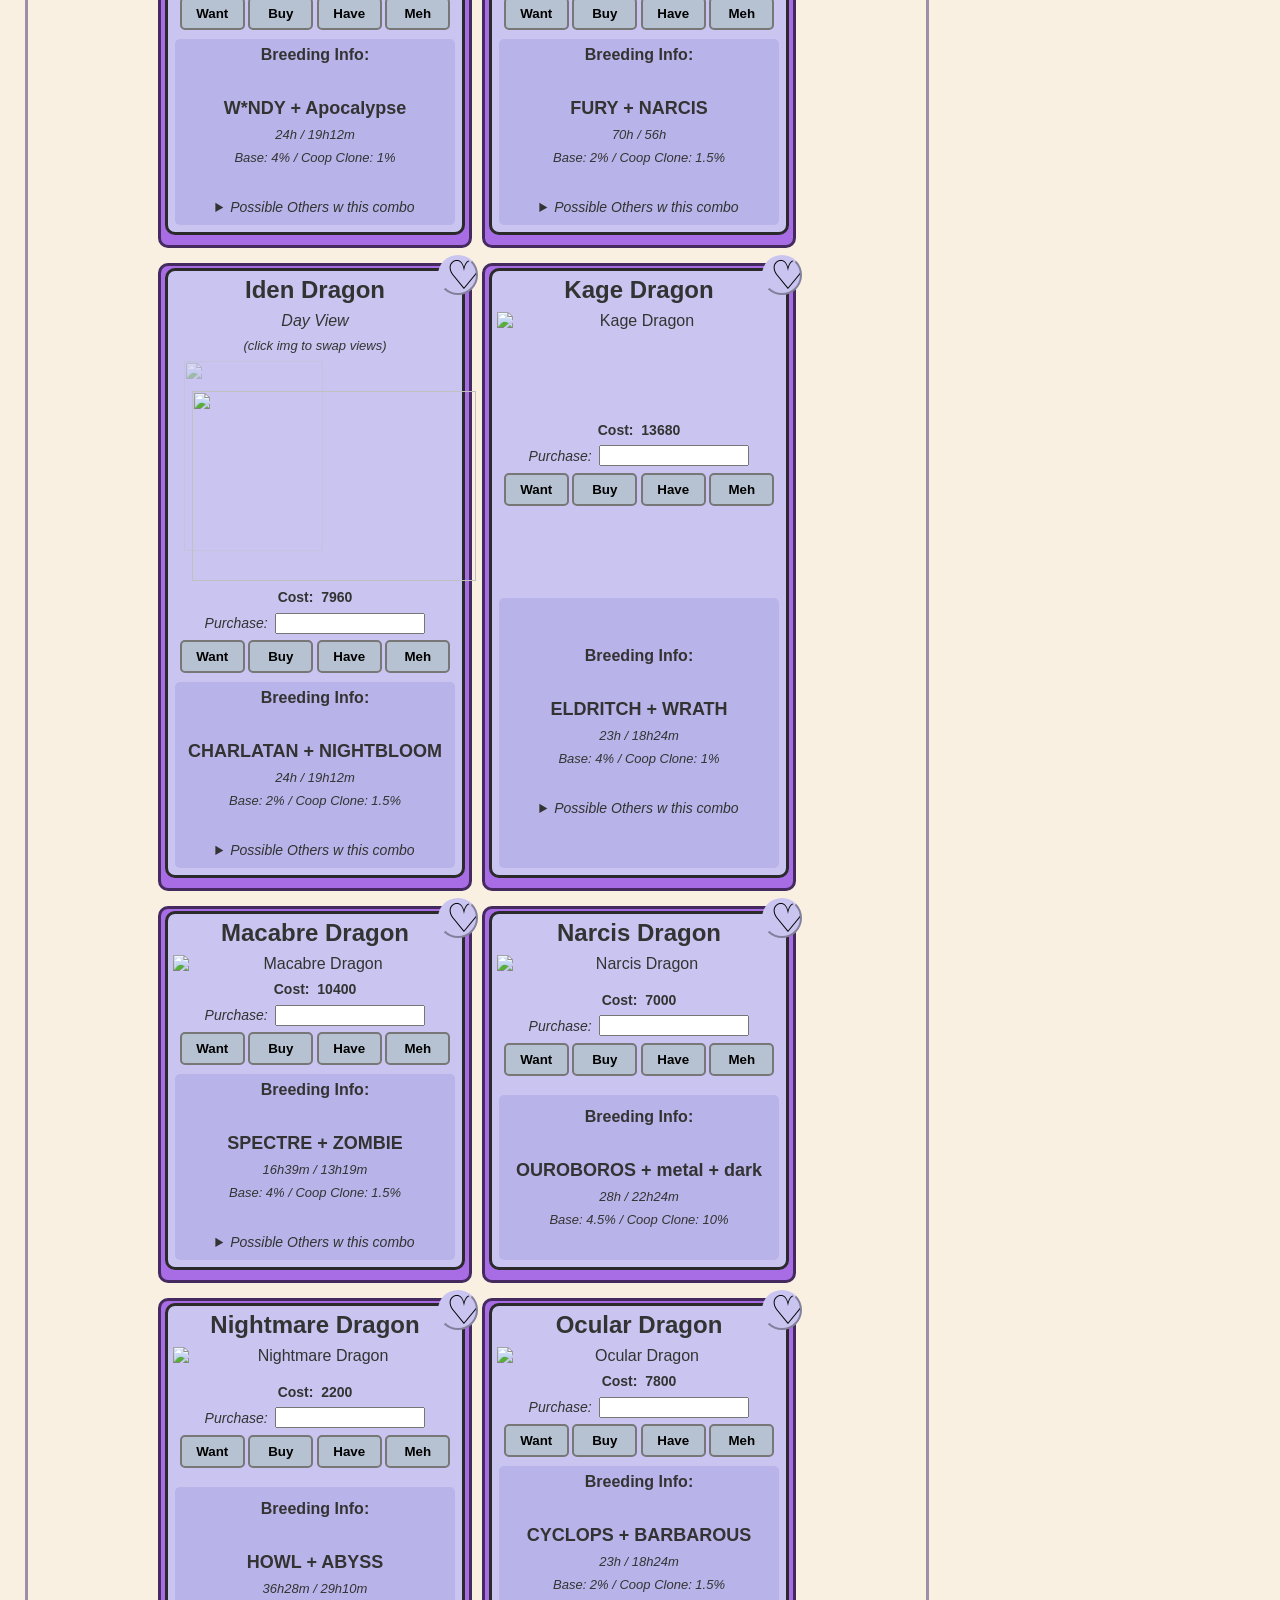
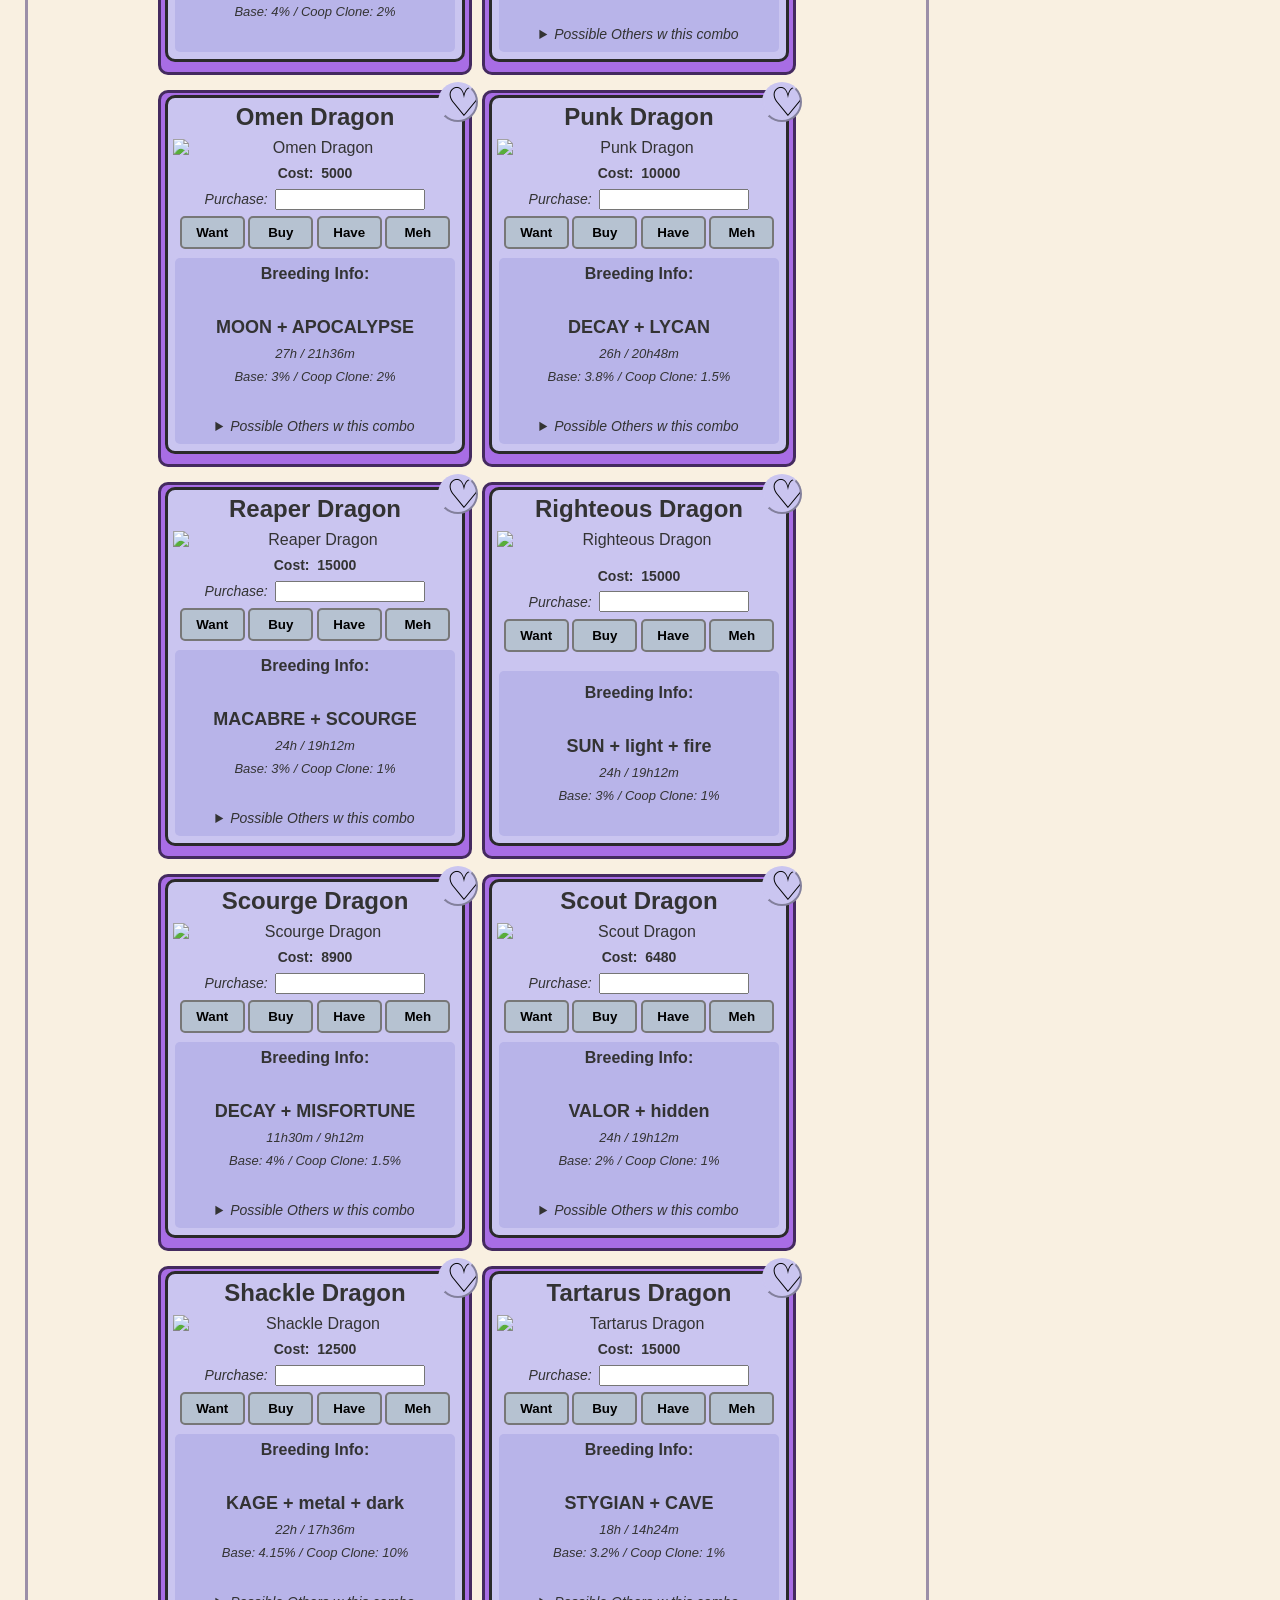
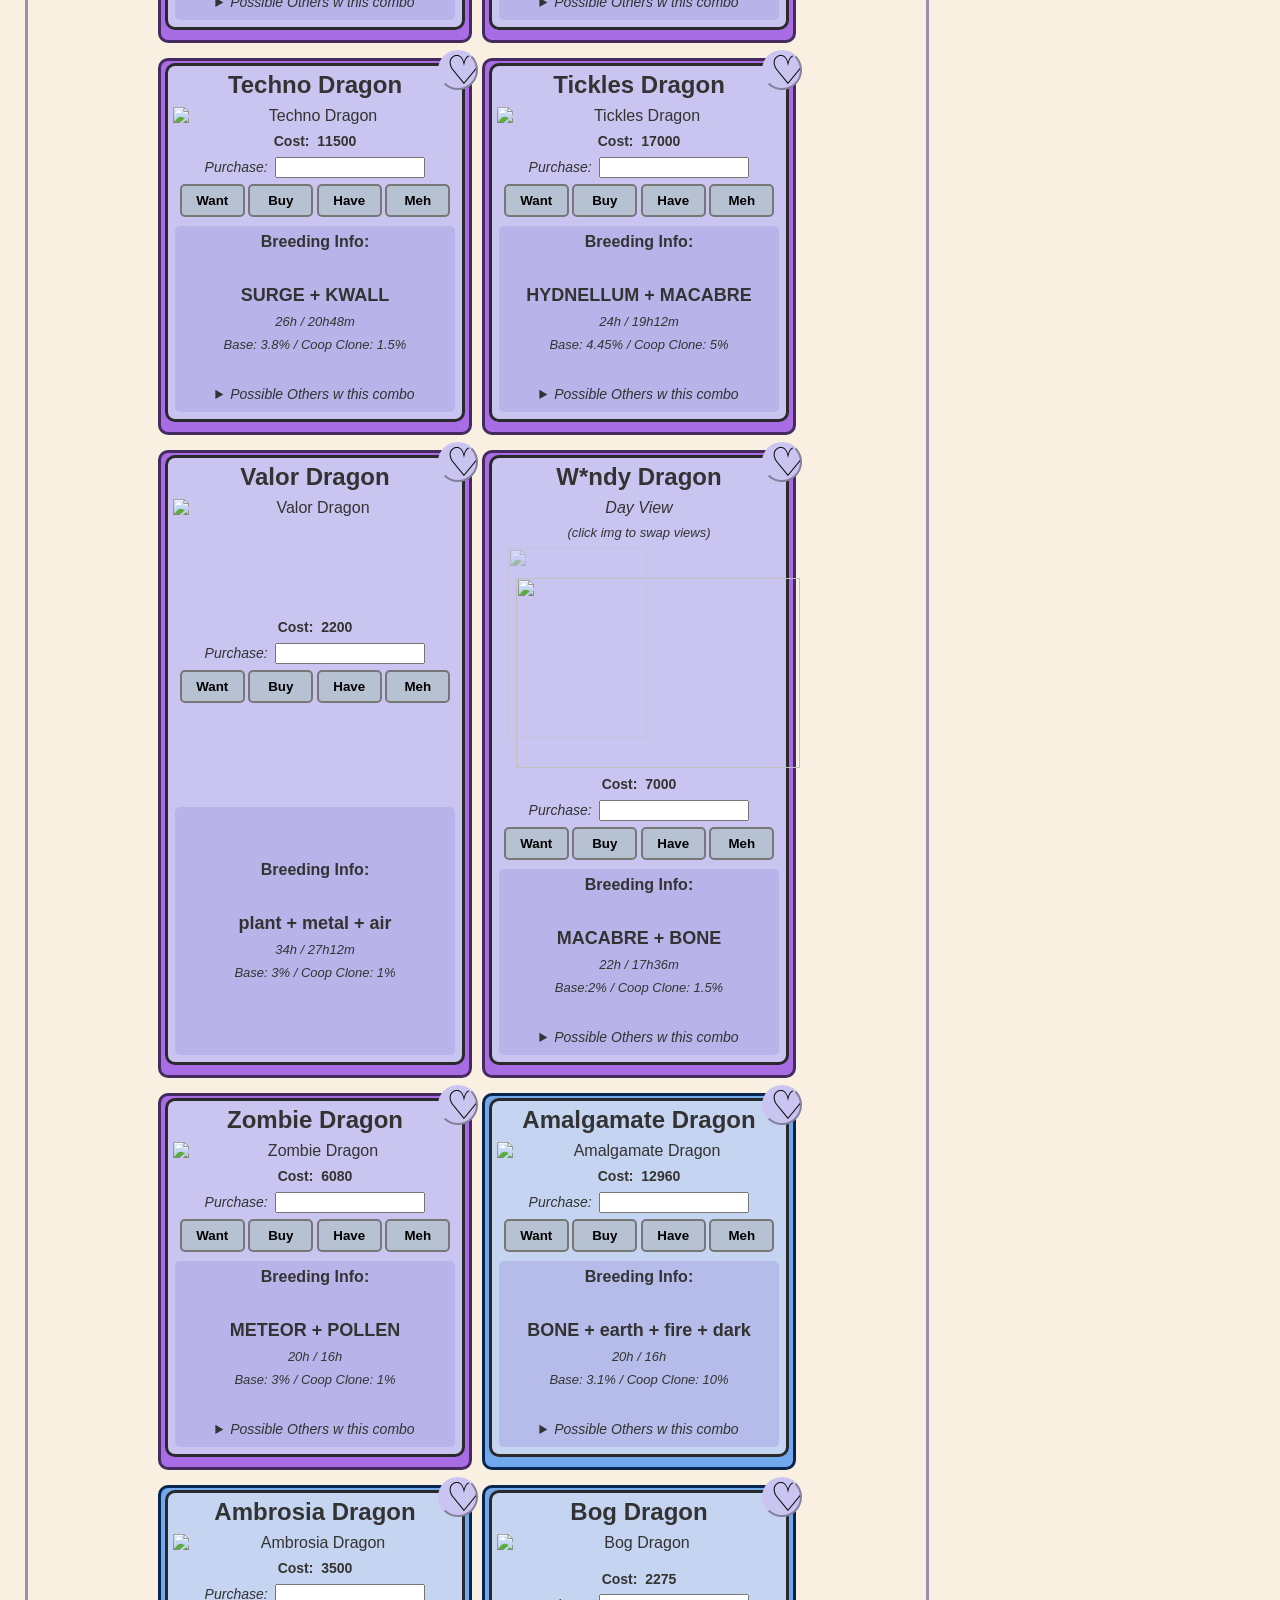
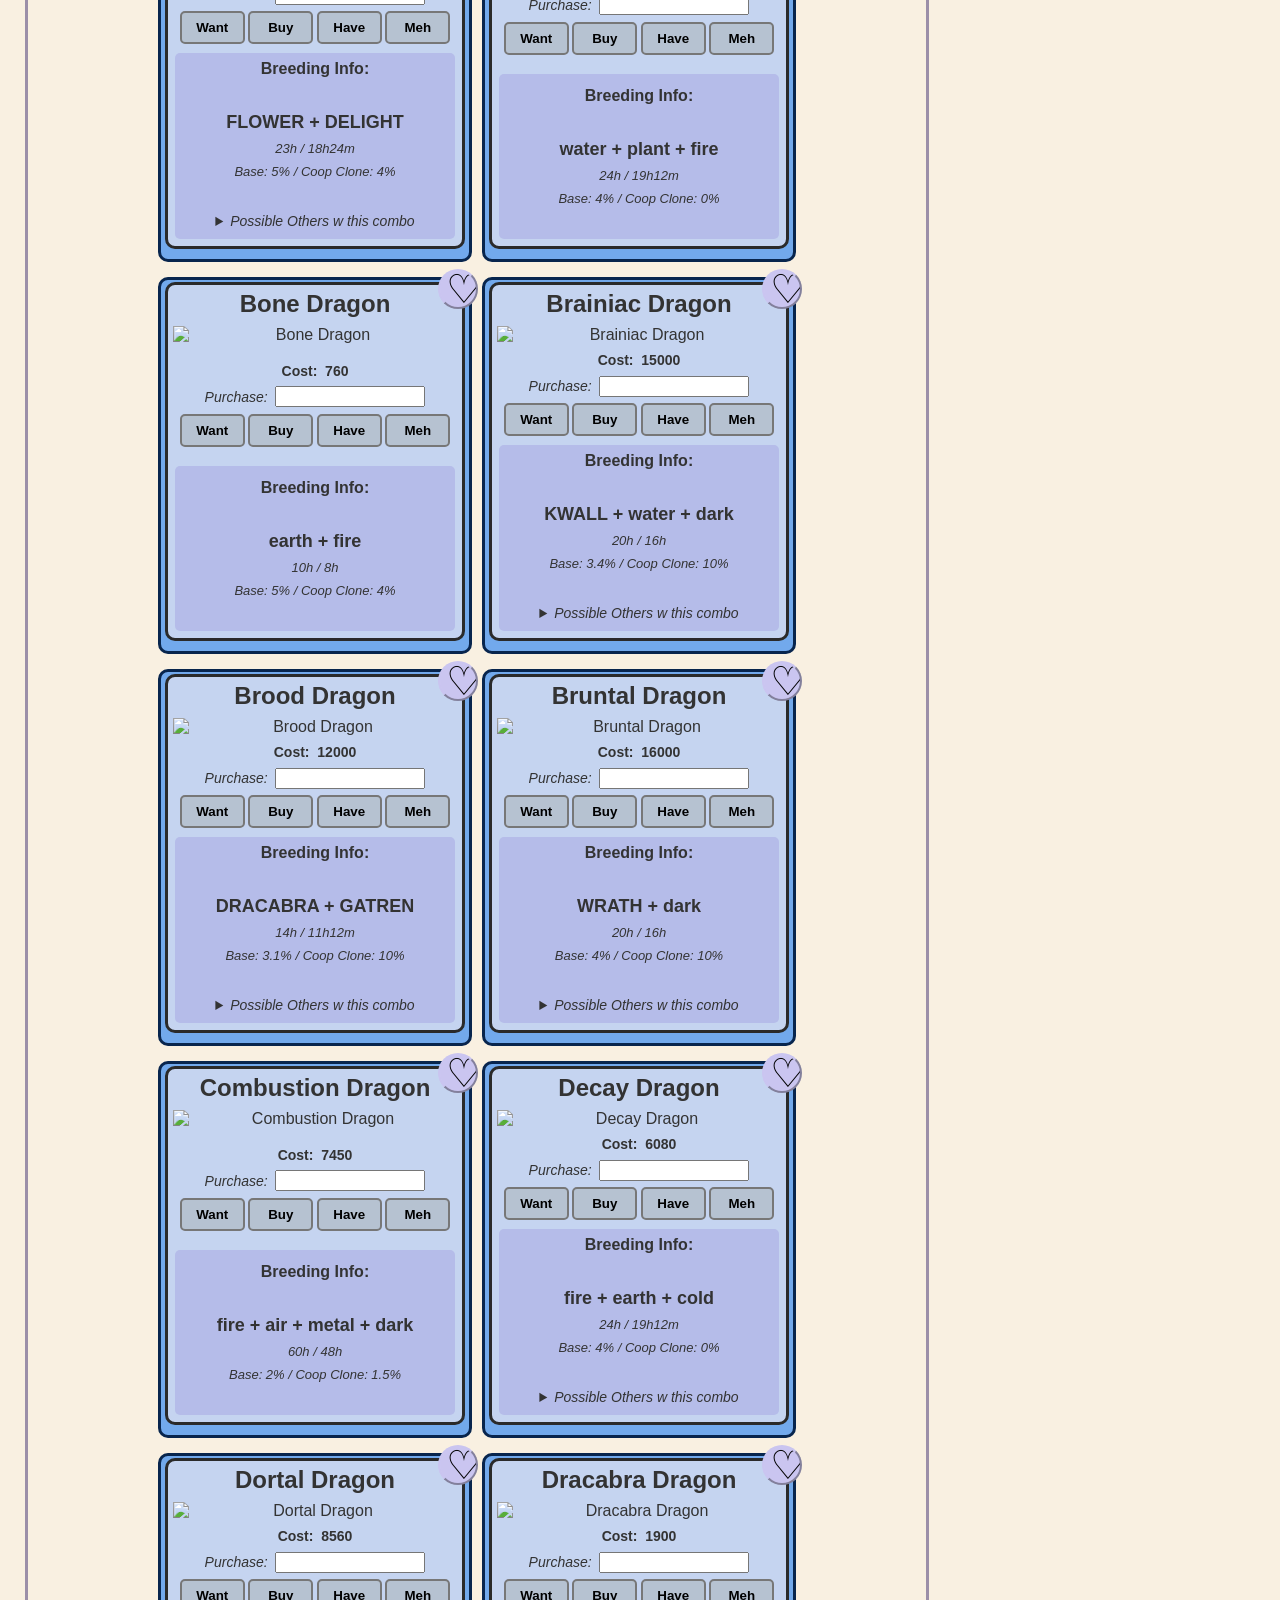
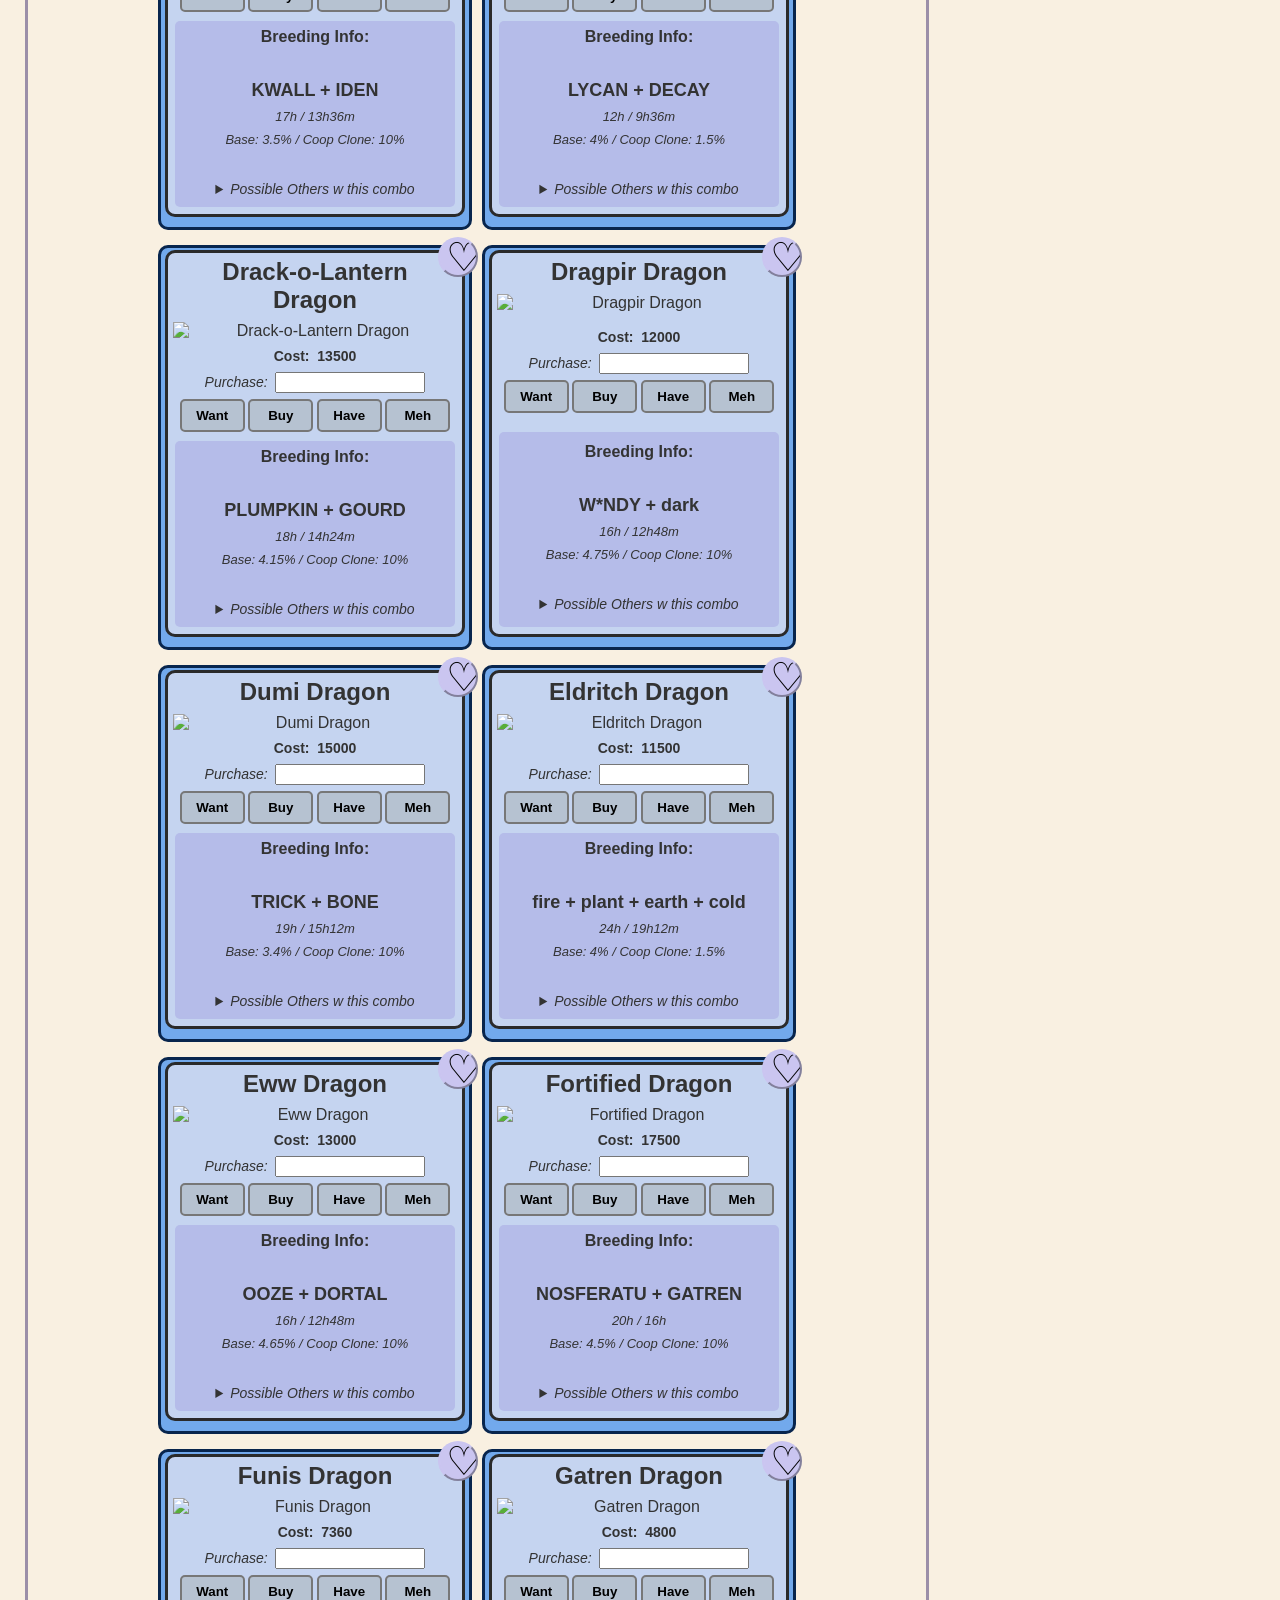
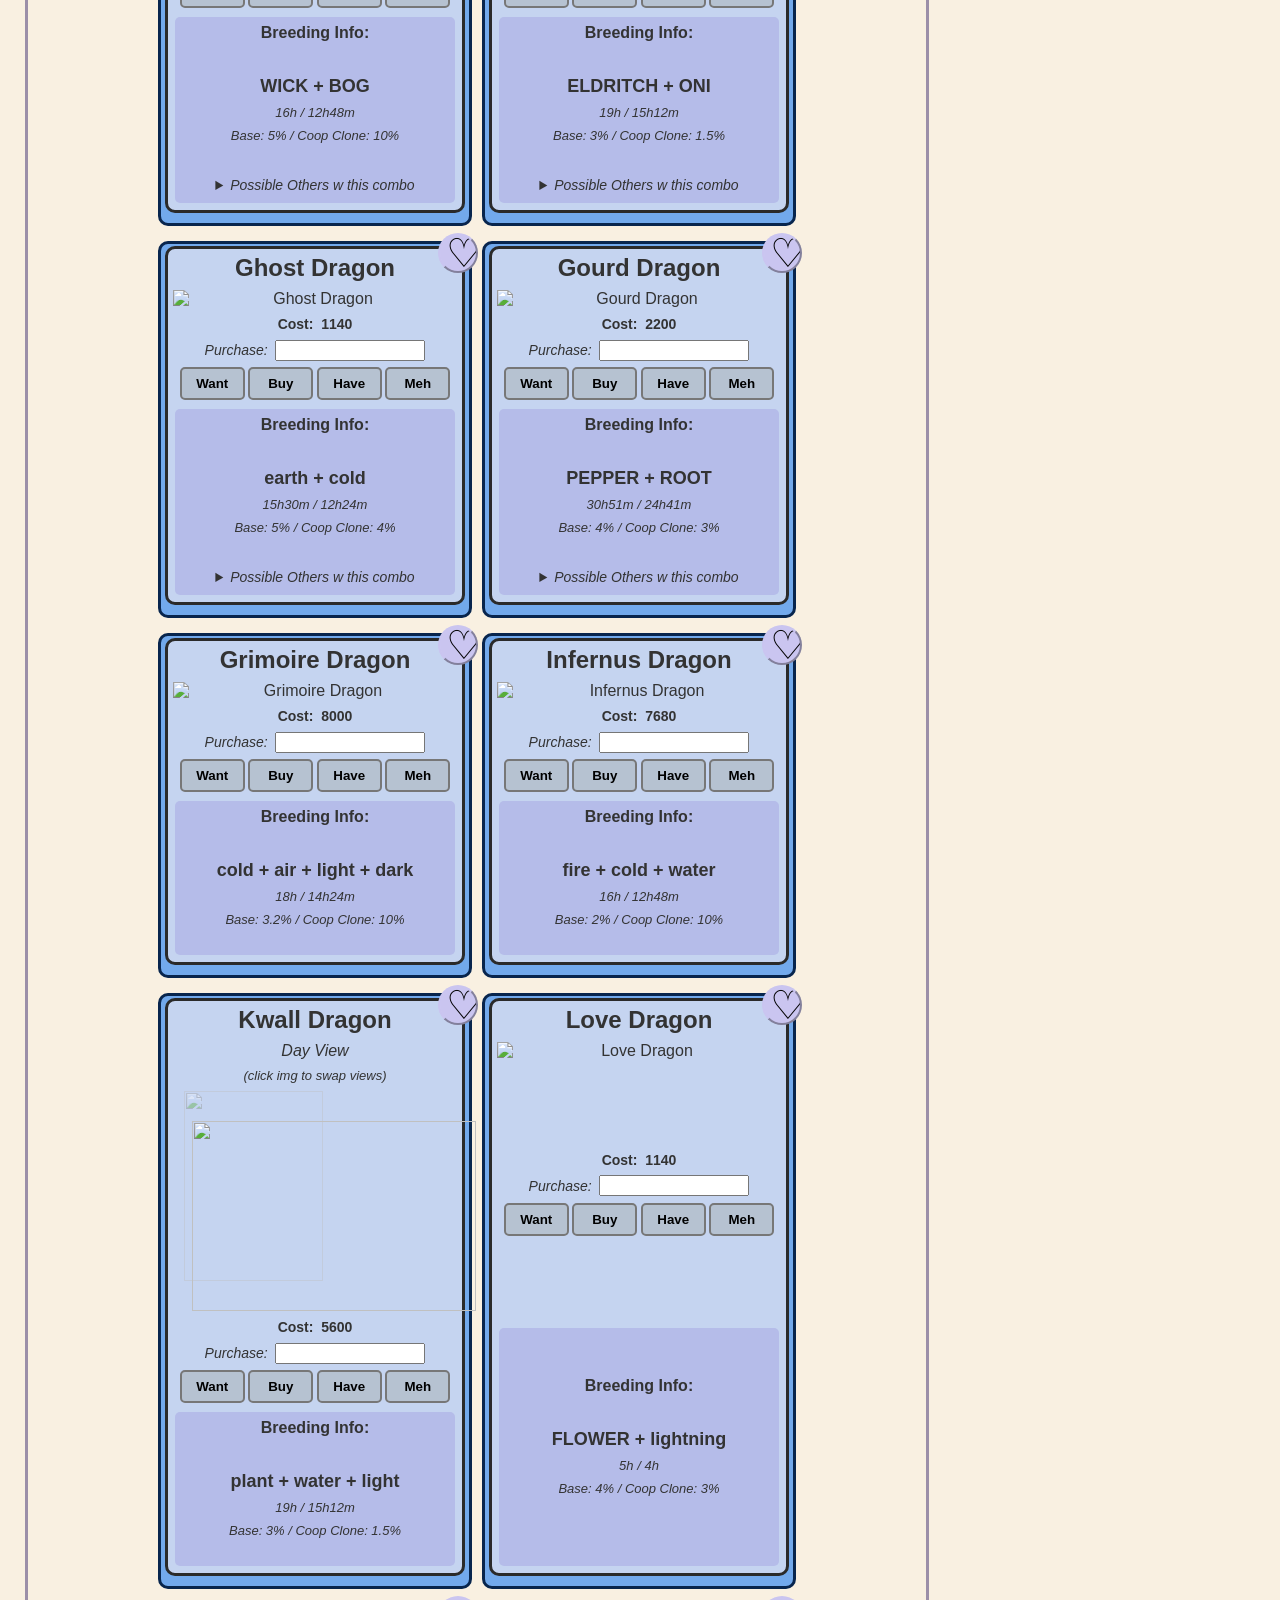
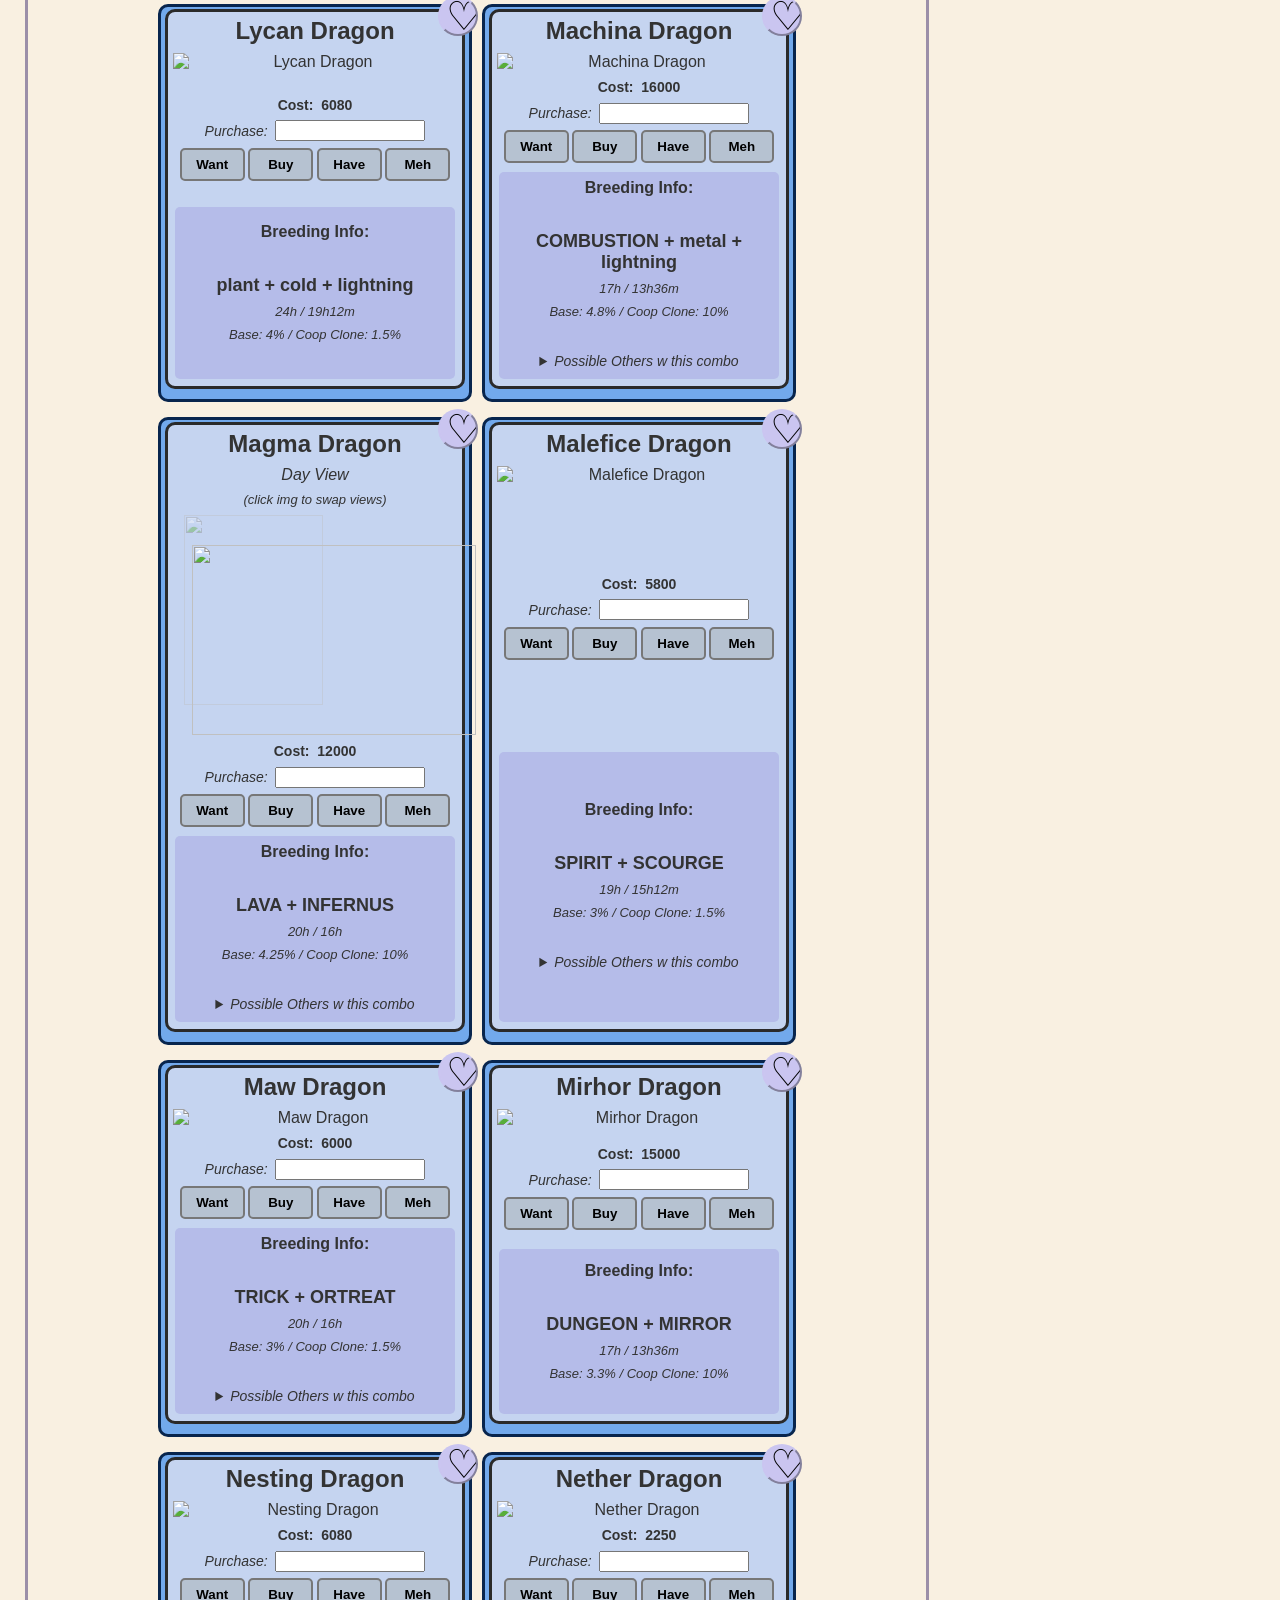
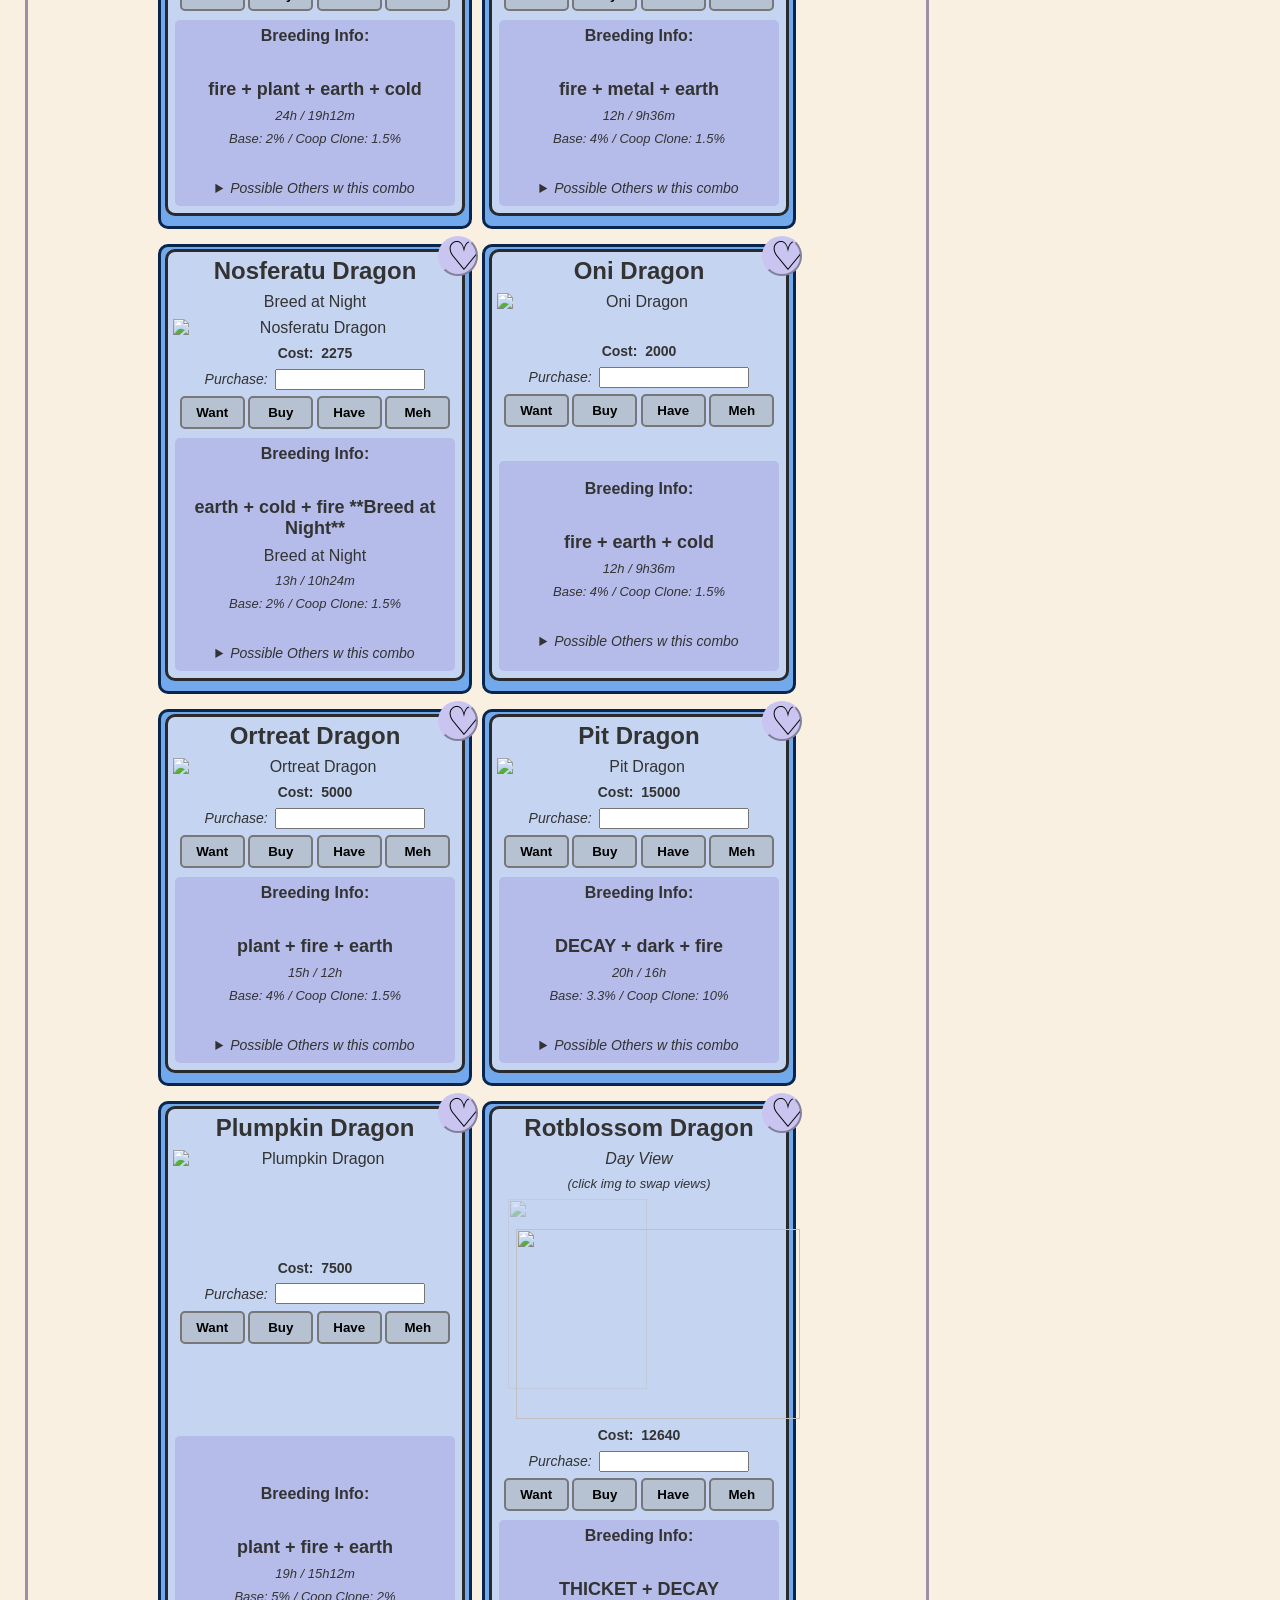
==== commit 4cddc440: "Update index.html" ====
--- a/index.html
+++ b/index.html
@@ -34,7 +34,7 @@
   </div>
   <div style="width: 25%; text-align: left; margin: 10px;">
     <div style="text-align:center;">
-      <button  style="margin:auto; display:inline; padding:10px; margin:10px;" class="buttons pressed" data-toggled="1" onclick="toggleVis(this, 'dragon')">Toggle Dragon Visibility</button><br>
+      <button id="dragonvisbutton"  style="margin:auto; display:inline; padding:10px; margin:10px;" class="buttons pressed" data-toggled="1" onclick="toggleVis(this, 'dragon')">Toggle Dragon Visibility</button><br>
       <button id='decobutton' style="margin:auto; display:inline; padding:10px; margin:10px;" class="buttons" data-toggled="1" onclick="toggleVis(this, 'deco')">Toggle Deco Visibility</button>
     </div>
     <br/>
@@ -50,7 +50,7 @@
     </div>
   </div>
 </div>
-  <div class='oopsie' style="display:none;">
+  <div class='oopsie'>
     <p>Yuh oh! If you see this, the javascript is erroring,<br>which might mean this page is actively getting updated.<br>Try again in a minute or so!</p>
   </div>
 </body>
--- a/style.css
+++ b/style.css
@@ -281,3 +281,15 @@
   border-color: #cac5f0;
   text-align: center;
 }
+
+.oopsie {
+  width:100vw;
+  height: 100vh;
+  position:fixed;
+  background-color: rgba(249, 240, 225, 0.64);
+  color: black;
+  font-size: larger;
+  font-weight: bold;
+  text-align:center;
+  vertical-align:center;
+}
